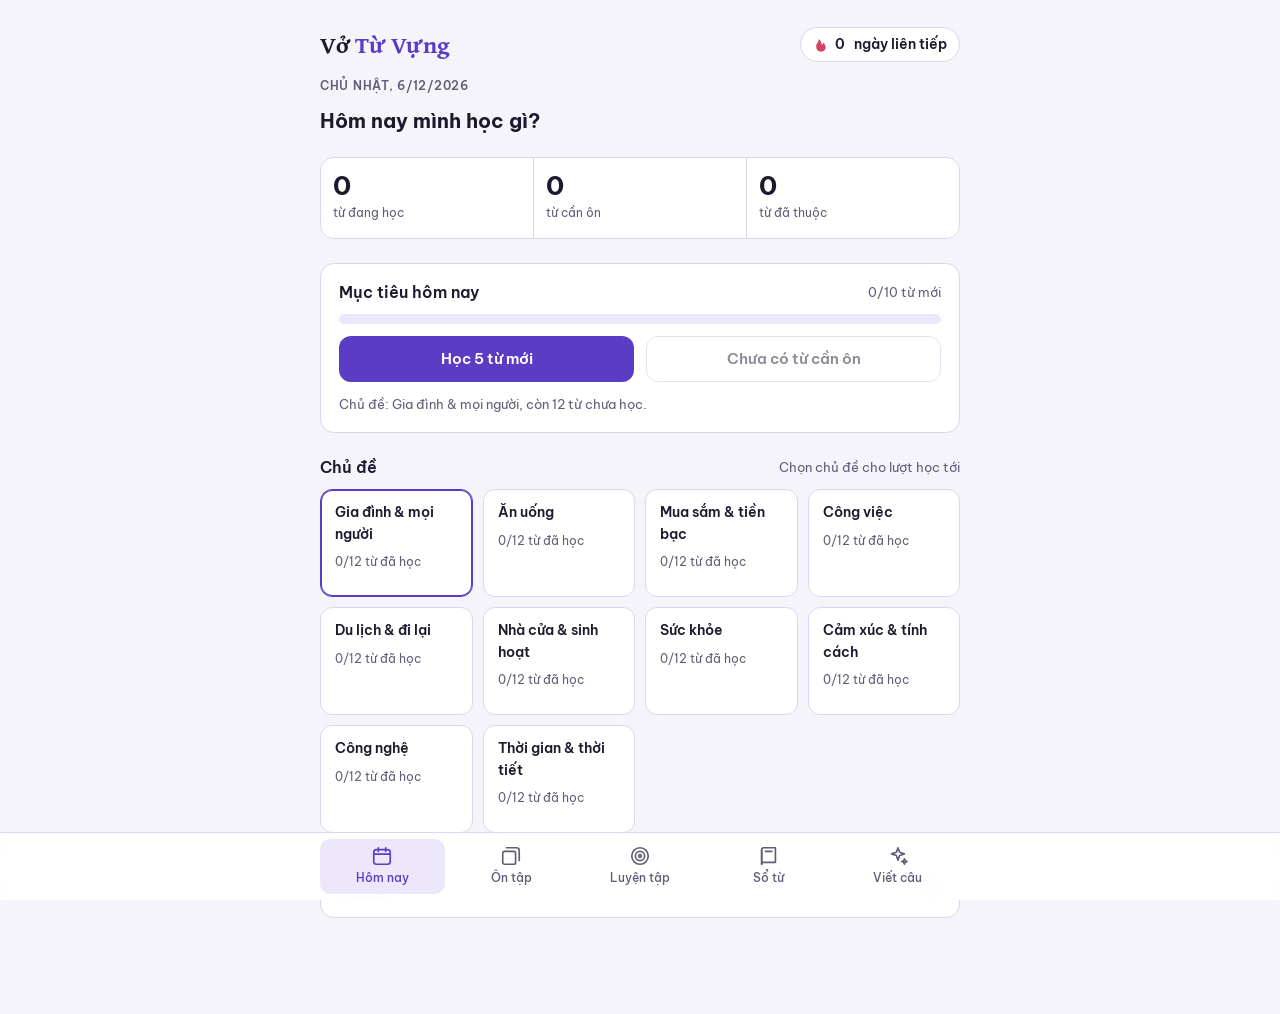
==== index.html @ b6361f93 "Add Vở Từ Vựng, an English vocabulary trainer for Vietnamese learners Single-page web app built from" ====
<!doctype html>
<html lang="vi">
<head>
<meta charset="utf-8">
<meta name="viewport" content="width=device-width, initial-scale=1, viewport-fit=cover">
<title>Vở Từ Vựng</title>
<link rel="preconnect" href="https://fonts.googleapis.com">
<link rel="preconnect" href="https://fonts.gstatic.com" crossorigin>
<link rel="stylesheet" href="https://fonts.googleapis.com/css2?family=Be+Vietnam+Pro:wght@400;500;600;700&family=Gentium+Book+Plus:ital,wght@0,400;0,700;1,400&display=swap">
<style>
:root {
  --paper: #f5f4fa;
  --card: #ffffff;
  --ink: #1e1a2e;
  --muted: #625c78;
  --rule: #dcd7ee;
  --rule-strong: #c9c2e3;
  --accent: #5b3cc4;
  --accent-ink: #ffffff;
  --accent-soft: #ece7fb;
  --margin: #d2455e;
  --margin-soft: #fbe8ec;
  --good: #1e8757;
  --good-soft: #e3f4ec;
  --warn: #a8690f;
  --warn-soft: #fbf0dc;
  --shadow: 0 1px 2px rgba(30, 26, 46, .06), 0 8px 24px rgba(30, 26, 46, .06);
  --serif: "Gentium Book Plus", "Charis SIL", "Noto Serif", Georgia, serif;
  --sans: "Be Vietnam Pro", system-ui, -apple-system, "Segoe UI", Roboto, sans-serif;
  --radius: 14px;
  --nav-h: 64px;
}
@media (prefers-color-scheme: dark) {
  :root:not([data-theme="light"]) {
    color-scheme: dark;
    --paper: #13111b; --card: #1c1927; --ink: #ece8f8; --muted: #a39dbb;
    --rule: #2d2940; --rule-strong: #3a3552; --accent: #a38bff; --accent-ink: #15111f;
    --accent-soft: #2a2342; --margin: #ff7088; --margin-soft: #3a1c26; --good: #43c98a;
    --good-soft: #15302a; --warn: #e9b04d; --warn-soft: #33281a;
    --shadow: 0 1px 2px rgba(0, 0, 0, .3), 0 8px 24px rgba(0, 0, 0, .25);
  }
}
:root[data-theme="dark"] {
  color-scheme: dark;
  --paper: #13111b; --card: #1c1927; --ink: #ece8f8; --muted: #a39dbb;
  --rule: #2d2940; --rule-strong: #3a3552; --accent: #a38bff; --accent-ink: #15111f;
  --accent-soft: #2a2342; --margin: #ff7088; --margin-soft: #3a1c26; --good: #43c98a;
  --good-soft: #15302a; --warn: #e9b04d; --warn-soft: #33281a;
  --shadow: 0 1px 2px rgba(0, 0, 0, .3), 0 8px 24px rgba(0, 0, 0, .25);
}

* { box-sizing: border-box; }
[hidden] { display: none !important; }
body {
  background: var(--paper);
  color: var(--ink);
  font-family: var(--sans);
  font-size: 15px;
  line-height: 1.55;
  padding-inline: 16px;
  padding-block: 0 calc(var(--nav-h) + 24px + env(safe-area-inset-bottom, 0px));
  -webkit-font-smoothing: antialiased;
}
.app { max-width: 640px; margin: 0 auto; }
h1, h2, h3 { text-wrap: balance; margin: 0; line-height: 1.25; }
h2 { font-size: 20px; font-weight: 700; }
h3 { font-size: 16px; font-weight: 600; }
p { margin: 0; }
.en { font-family: var(--serif); }
.muted { color: var(--muted); }
.small { font-size: 13px; }
.eyebrow { font-size: 12px; font-weight: 600; letter-spacing: .06em; text-transform: uppercase; color: var(--muted); }
.stack { display: flex; flex-direction: column; gap: 12px; }
.stack-lg { display: flex; flex-direction: column; gap: 24px; }
.row { display: flex; align-items: center; gap: 8px; flex-wrap: wrap; }
.spread { display: flex; align-items: center; justify-content: space-between; gap: 12px; flex-wrap: wrap; }
button, input, select, textarea { font: inherit; color: inherit; }
:focus-visible { outline: 2px solid var(--accent); outline-offset: 2px; }

/* Header */
.top {
  display: flex; align-items: center; justify-content: space-between; gap: 12px;
  padding-block: 18px 14px;
}
.brand { font-family: var(--serif); font-weight: 700; font-size: 24px; letter-spacing: -.01em; }
.brand span { color: var(--accent); }
.streak {
  display: inline-flex; align-items: center; gap: 6px; padding: 6px 12px; border-radius: 999px;
  background: var(--card); border: 1px solid var(--rule); font-weight: 600; font-size: 14px;
  font-variant-numeric: tabular-nums; white-space: nowrap;
}
.streak svg { color: var(--margin); }

/* Bottom navigation */
.nav {
  position: fixed; left: 0; right: 0; bottom: 0; z-index: 20;
  background: color-mix(in srgb, var(--card) 92%, transparent);
  backdrop-filter: blur(10px); -webkit-backdrop-filter: blur(10px);
  border-top: 1px solid var(--rule);
  padding: 6px 8px calc(6px + env(safe-area-inset-bottom, 0px));
}
.nav-inner { max-width: 640px; margin: 0 auto; display: grid; grid-template-columns: repeat(5, 1fr); gap: 4px; }
.tab {
  display: flex; flex-direction: column; align-items: center; gap: 2px; padding: 6px 2px;
  background: none; border: 0; border-radius: 10px; color: var(--muted); font-size: 12px; font-weight: 500;
  cursor: pointer; position: relative;
}
.tab svg { width: 22px; height: 22px; }
.tab[aria-current="page"] { color: var(--accent); background: var(--accent-soft); }
.tab .badge {
  position: absolute; top: 2px; right: calc(50% - 22px); min-width: 18px; height: 18px; padding: 0 5px;
  border-radius: 9px; background: var(--margin); color: #fff; font-size: 11px; line-height: 18px;
  font-weight: 700; font-variant-numeric: tabular-nums;
}

/* Surfaces */
.panel { background: var(--card); border: 1px solid var(--rule); border-radius: var(--radius); padding: 18px; }
.stats { display: grid; grid-template-columns: repeat(3, 1fr); gap: 1px; background: var(--rule); border: 1px solid var(--rule); border-radius: var(--radius); overflow: hidden; }
.stat { background: var(--card); padding: 14px 12px; }
.stat b { display: block; font-size: 26px; line-height: 1.1; font-variant-numeric: tabular-nums; }
.stat span { font-size: 12px; color: var(--muted); }
.goal-bar { height: 10px; border-radius: 5px; background: var(--accent-soft); overflow: hidden; }
.goal-bar i { display: block; height: 100%; background: var(--accent); border-radius: 5px; transition: width .4s ease; }

/* Buttons */
.btn {
  display: inline-flex; align-items: center; justify-content: center; gap: 8px; min-height: 46px;
  padding: 10px 18px; border-radius: 12px; border: 1px solid transparent; font-weight: 600; cursor: pointer;
  background: var(--accent); color: var(--accent-ink); transition: transform .08s ease, filter .15s ease;
}
.btn:hover { filter: brightness(1.06); }
.btn:active { transform: translateY(1px); }
.btn[disabled] { opacity: .5; cursor: default; filter: none; }
.btn.ghost { background: var(--card); color: var(--ink); border-color: var(--rule-strong); }
.btn.block { width: 100%; }
.btn.sm { min-height: 36px; padding: 6px 12px; font-size: 14px; border-radius: 10px; }
.icon-btn {
  display: inline-grid; place-items: center; width: 40px; height: 40px; border-radius: 50%;
  border: 1px solid var(--rule-strong); background: var(--card); color: var(--accent); cursor: pointer; flex: none;
}
.icon-btn svg { width: 20px; height: 20px; }
.chips { display: flex; gap: 8px; flex-wrap: wrap; }
.chip {
  padding: 7px 12px; border-radius: 999px; border: 1px solid var(--rule-strong); background: var(--card);
  font-size: 14px; cursor: pointer; color: var(--ink);
}
.chip[aria-pressed="true"] { background: var(--ink); color: var(--paper); border-color: var(--ink); }

/* Topics */
.topics { display: grid; grid-template-columns: repeat(auto-fill, minmax(150px, 1fr)); gap: 10px; }
.topic {
  text-align: left; padding: 12px 14px; border-radius: 12px; border: 1px solid var(--rule);
  background: var(--card); cursor: pointer; display: flex; flex-direction: column; gap: 8px;
}
.topic:hover { border-color: var(--rule-strong); }
.topic[aria-pressed="true"] { border-color: var(--accent); box-shadow: inset 0 0 0 1px var(--accent); }
.topic strong { font-size: 14px; font-weight: 600; }
.topic small { color: var(--muted); font-size: 12px; font-variant-numeric: tabular-nums; }
.mini-bar { height: 4px; border-radius: 2px; background: var(--rule); overflow: hidden; }
.mini-bar i { display: block; height: 100%; background: var(--good); }

/* The notebook card: vở ô ly */
.sheet {
  position: relative; background-color: var(--card); border: 1px solid var(--rule); border-radius: 16px;
  box-shadow: var(--shadow); padding: 26px 20px 22px 44px; overflow: hidden;
  background-image:
    linear-gradient(to right, transparent 30px, var(--margin) 30px, var(--margin) 31.5px, transparent 31.5px),
    repeating-linear-gradient(to bottom, transparent 0 23px, var(--rule-strong) 23px 24px),
    repeating-linear-gradient(to bottom, transparent 0 5px, color-mix(in srgb, var(--rule) 55%, transparent) 5px 6px),
    repeating-linear-gradient(to right, transparent 0 23px, color-mix(in srgb, var(--rule) 70%, transparent) 23px 24px);
}
.sheet-meta { display: flex; justify-content: space-between; gap: 8px; font-size: 12px; color: var(--muted); }
.headword { font-family: var(--serif); font-size: clamp(34px, 9vw, 46px); font-weight: 700; line-height: 1.1; letter-spacing: -.01em; overflow-wrap: anywhere; }
.pron { display: flex; align-items: center; gap: 10px; flex-wrap: wrap; }
.ipa { font-family: var(--serif); font-size: 19px; color: var(--muted); }
.pos { font-size: 12px; font-weight: 600; padding: 2px 8px; border-radius: 6px; background: var(--accent-soft); color: var(--accent); }
.meaning { font-size: 22px; font-weight: 600; }
.example { border-left: 3px solid var(--accent); padding-left: 12px; display: flex; flex-direction: column; gap: 2px; }
.example .en { font-size: 18px; font-style: italic; }
.example .vi { color: var(--muted); font-size: 14px; }
.hidden-side { width: 100%; cursor: pointer; min-height: 132px; display: grid; place-items: center; border: 1.5px dashed var(--rule-strong); border-radius: 12px; color: var(--muted); font-size: 14px; background: color-mix(in srgb, var(--card) 80%, transparent); }
.progress-dots { display: flex; gap: 4px; }
.progress-dots i { flex: 1; height: 4px; border-radius: 2px; background: var(--rule); }
.progress-dots i.done { background: var(--accent); }

/* Ratings */
.rate { display: grid; grid-template-columns: repeat(4, 1fr); gap: 8px; }
.rate button {
  display: flex; flex-direction: column; align-items: center; gap: 2px; padding: 10px 4px; border-radius: 12px;
  border: 1px solid var(--rule-strong); background: var(--card); cursor: pointer; font-weight: 600; font-size: 14px;
}
.rate button small { font-weight: 400; font-size: 11px; color: var(--muted); font-variant-numeric: tabular-nums; }
.rate .again { color: var(--margin); background: var(--margin-soft); border-color: transparent; }
.rate .hard { color: var(--warn); background: var(--warn-soft); border-color: transparent; }
.rate .good { color: var(--accent); background: var(--accent-soft); border-color: transparent; }
.rate .easy { color: var(--good); background: var(--good-soft); border-color: transparent; }

/* Quiz */
.options { display: grid; gap: 10px; }
.option {
  text-align: left; padding: 14px 16px; border-radius: 12px; border: 1px solid var(--rule-strong);
  background: var(--card); cursor: pointer; font-size: 16px; font-weight: 500; transition: background .15s ease;
}
.option:hover:not([disabled]) { border-color: var(--accent); }
.option.correct { background: var(--good-soft); border-color: var(--good); color: var(--good); }
.option.wrong { background: var(--margin-soft); border-color: var(--margin); color: var(--margin); }
.option[disabled] { cursor: default; }
.feedback { font-weight: 600; min-height: 1.5em; }
.feedback.ok { color: var(--good); }
.feedback.no { color: var(--margin); }
.score { font-size: 48px; font-weight: 700; font-variant-numeric: tabular-nums; line-height: 1; }

/* Forms */
.field { display: flex; flex-direction: column; gap: 6px; }
.field label { font-size: 13px; font-weight: 600; }
.input, .select, .textarea {
  width: 100%; padding: 11px 13px; border-radius: 10px; border: 1px solid var(--rule-strong);
  background: var(--card); font-size: 16px;
}
.textarea { min-height: 96px; resize: vertical; }
.input.en, .textarea.en { font-family: var(--serif); font-size: 18px; }
.grid-2 { display: grid; grid-template-columns: 1fr 1fr; gap: 12px; }

/* Word list */
.wordlist { display: flex; flex-direction: column; }
.wl-group { padding-block: 14px 6px; }
.wl-row { display: flex; align-items: center; gap: 12px; padding: 10px 0; border-bottom: 1px solid var(--rule); }
.wl-main { flex: 1; min-width: 0; }
.wl-word { font-family: var(--serif); font-size: 18px; font-weight: 700; }
.wl-ipa { font-family: var(--serif); color: var(--muted); font-size: 14px; margin-left: 6px; }
.wl-vi { color: var(--muted); font-size: 14px; }
.pill { font-size: 11px; font-weight: 600; padding: 2px 8px; border-radius: 999px; white-space: nowrap; }
.pill.new { background: var(--rule); color: var(--muted); }
.pill.learning { background: var(--warn-soft); color: var(--warn); }
.pill.known { background: var(--good-soft); color: var(--good); }
.pill.mine { background: var(--accent-soft); color: var(--accent); }

/* AI */
.verdict { display: inline-flex; align-items: center; gap: 6px; font-weight: 700; padding: 4px 12px; border-radius: 999px; }
.verdict.ok { background: var(--good-soft); color: var(--good); }
.verdict.almost { background: var(--warn-soft); color: var(--warn); }
.verdict.no { background: var(--margin-soft); color: var(--margin); }
.fix { font-family: var(--serif); font-size: 19px; }
.fix del { color: var(--margin); text-decoration-thickness: 1.5px; }
.bullets { margin: 0; padding-left: 20px; display: flex; flex-direction: column; gap: 4px; }
.notice { padding: 12px 14px; border-radius: 12px; background: var(--accent-soft); color: var(--ink); font-size: 14px; }
.thinking { display: inline-flex; gap: 4px; }
.thinking i { width: 6px; height: 6px; border-radius: 50%; background: var(--accent); animation: blink 1s infinite ease-in-out; }
.thinking i:nth-child(2) { animation-delay: .15s; }
.thinking i:nth-child(3) { animation-delay: .3s; }
@keyframes blink { 0%, 100% { opacity: .25; } 50% { opacity: 1; } }

details.settings summary { cursor: pointer; font-weight: 600; list-style: none; display: flex; justify-content: space-between; align-items: center; }
details.settings summary::-webkit-details-marker { display: none; }
details.settings[open] summary { margin-bottom: 14px; }
.toast {
  position: fixed; left: 50%; bottom: calc(var(--nav-h) + 20px + env(safe-area-inset-bottom, 0px));
  transform: translateX(-50%); background: var(--ink); color: var(--paper); padding: 10px 16px;
  border-radius: 10px; font-size: 14px; z-index: 30; max-width: calc(100% - 32px); box-shadow: var(--shadow);
}
.pop { animation: pop .25s ease; }
@keyframes pop { from { transform: translateY(6px); opacity: .6; } to { transform: none; opacity: 1; } }
@media (prefers-reduced-motion: reduce) {
  *, *::before, *::after { animation: none !important; transition: none !important; }
}
@media (max-width: 420px) {
  .grid-2 { grid-template-columns: 1fr; }
  .rate { grid-template-columns: repeat(2, 1fr); }
  .sheet { padding-left: 40px; padding-right: 16px; }
}
@media (hover: none), (max-width: 480px) {
  .kbd-hint { display: none; }
}
</style>
</head>
<body>
<div class="app">
  <header class="top">
    <div class="brand">Vở <span>Từ Vựng</span></div>
    <div class="streak" title="Số ngày học liên tiếp">
      <svg width="16" height="16" viewBox="0 0 24 24" fill="currentColor" aria-hidden="true"><path d="M12 22c4 0 7-2.7 7-6.6 0-3.3-2.2-5.4-3.6-7.2-.3 2-1.4 3.2-2.6 3.6.4-3.4-1.2-6.6-4.3-8.8.1 3.5-1.6 5.6-3 7.5C4.3 12.2 5 13.8 5 15.4 5 19.3 8 22 12 22z"/></svg>
      <span id="streak-n">0</span>&nbsp;ngày liên tiếp
    </div>
  </header>

  <main>
    <!-- Hôm nay -->
    <section id="view-today" class="stack-lg">
      <div class="stack">
        <p class="eyebrow" id="today-date"></p>
        <h2 id="today-title">Hôm nay mình học gì?</h2>
      </div>
      <div class="stats">
        <div class="stat"><b id="st-learned">0</b><span>từ đang học</span></div>
        <div class="stat"><b id="st-due">0</b><span>từ cần ôn</span></div>
        <div class="stat"><b id="st-known">0</b><span>từ đã thuộc</span></div>
      </div>
      <div class="panel stack">
        <div class="spread"><h3>Mục tiêu hôm nay</h3><span class="muted small" id="goal-text"></span></div>
        <div class="goal-bar" aria-hidden="true"><i id="goal-fill" style="width:0%"></i></div>
        <div class="grid-2">
          <button class="btn" id="btn-learn" type="button">Học 5 từ mới</button>
          <button class="btn ghost" id="btn-review" type="button">Ôn tập</button>
        </div>
        <p class="small muted" id="learn-hint"></p>
      </div>
      <div class="stack">
        <div class="spread"><h3>Chủ đề</h3><span class="small muted">Chọn chủ đề cho lượt học tới</span></div>
        <div class="topics" id="topics"></div>
      </div>
      <details class="panel settings" id="settings">
        <summary>Cài đặt <span class="muted small">Mở</span></summary>
        <div class="stack">
          <div class="grid-2">
            <div class="field">
              <label for="set-goal">Số từ mới mỗi ngày</label>
              <select class="select" id="set-goal">
                <option value="5">5 từ</option><option value="10">10 từ</option>
                <option value="15">15 từ</option><option value="20">20 từ</option>
              </select>
            </div>
            <div class="field">
              <label for="set-rate">Tốc độ đọc</label>
              <select class="select" id="set-rate">
                <option value="0.7">Chậm</option><option value="0.9">Vừa</option><option value="1">Bình thường</option>
              </select>
            </div>
          </div>
          <div class="field">
            <label for="set-voice">Giọng đọc tiếng Anh</label>
            <select class="select" id="set-voice"><option value="">Mặc định của máy</option></select>
          </div>
          <label class="row small"><input type="checkbox" id="set-auto"> Tự đọc to khi hiện từ mới</label>
          <p class="small muted" id="save-status">Tiến độ được lưu trên trình duyệt này.</p>
          <div class="row">
            <button class="btn sm ghost" type="button" id="btn-reset">Xóa toàn bộ tiến độ</button>
            <span class="row" id="reset-confirm" hidden>
              <span class="small">Chắc chắn xóa?</span>
              <button class="btn sm" type="button" id="btn-reset-yes">Xóa</button>
              <button class="btn sm ghost" type="button" id="btn-reset-no">Giữ lại</button>
            </span>
          </div>
        </div>
      </details>
    </section>

    <!-- Học từ mới -->
    <section id="view-learn" class="stack-lg" hidden></section>

    <!-- Ôn tập -->
    <section id="view-review" class="stack-lg" hidden></section>

    <!-- Luyện tập -->
    <section id="view-practice" class="stack-lg" hidden>
      <div class="stack">
        <p class="eyebrow">Luyện tập</p>
        <h2>Kiểm tra nhanh 10 câu</h2>
        <div class="chips" id="modes" role="group" aria-label="Kiểu bài"></div>
      </div>
      <div id="quiz"></div>
    </section>

    <!-- Sổ từ -->
    <section id="view-words" class="stack-lg" hidden>
      <div class="spread">
        <div class="stack" style="gap:4px"><p class="eyebrow">Sổ từ</p><h2 id="wl-title">Tất cả từ vựng</h2></div>
        <button class="btn sm" type="button" id="btn-add">+ Thêm từ của bạn</button>
      </div>
      <form class="panel stack" id="add-form" hidden autocomplete="off">
        <h3>Thêm từ mới vào sổ</h3>
        <div class="field">
          <label for="f-word">Từ tiếng Anh</label>
          <div class="row" style="flex-wrap:nowrap">
            <input class="input en" id="f-word" required maxlength="60" placeholder="ví dụ: grateful">
            <button class="btn sm ghost" type="button" id="f-ai" hidden>Điền bằng AI</button>
          </div>
        </div>
        <div class="grid-2">
          <div class="field"><label for="f-ipa">Phiên âm (không bắt buộc)</label><input class="input en" id="f-ipa" maxlength="80" placeholder="ˈɡreɪtfəl"></div>
          <div class="field"><label for="f-pos">Loại từ</label>
            <select class="select" id="f-pos">
              <option value="n">danh từ</option><option value="v">động từ</option><option value="adj">tính từ</option>
              <option value="adv">trạng từ</option><option value="phr">cụm từ</option>
            </select>
          </div>
        </div>
        <div class="field"><label for="f-vi">Nghĩa tiếng Việt</label><input class="input" id="f-vi" required maxlength="120" placeholder="biết ơn"></div>
        <div class="field"><label for="f-ex">Câu ví dụ (không bắt buộc)</label><input class="input en" id="f-ex" maxlength="200" placeholder="I'm grateful for your help."></div>
        <div class="field"><label for="f-exvi">Dịch câu ví dụ</label><input class="input" id="f-exvi" maxlength="200" placeholder="Tôi rất biết ơn sự giúp đỡ của bạn."></div>
        <p class="small muted" id="f-status" role="status"></p>
        <div class="row">
          <button class="btn" type="submit">Lưu vào sổ</button>
          <button class="btn ghost" type="button" id="f-cancel">Đóng</button>
        </div>
      </form>
      <input class="input" id="search" type="search" placeholder="Tìm theo từ tiếng Anh hoặc nghĩa tiếng Việt" aria-label="Tìm từ">
      <div class="chips" id="wl-filter" role="group" aria-label="Lọc theo trạng thái"></div>
      <div class="wordlist" id="wordlist"></div>
    </section>

    <!-- AI -->
    <section id="view-ai" class="stack-lg" hidden>
      <div class="stack">
        <p class="eyebrow">Luyện viết cùng AI</p>
        <h2>Tự đặt câu, AI sửa và giải thích</h2>
        <p class="muted">Viết một câu tiếng Anh có dùng từ bên dưới. AI chỉ ra lỗi sai, đưa câu đúng và giải thích bằng tiếng Việt.</p>
      </div>
      <p class="notice" id="ai-off" hidden>Phần AI chỉ chạy khi bạn mở trang này trên claude.ai và đã đăng nhập. Các phần còn lại vẫn dùng bình thường.</p>
      <form class="panel stack" id="ai-form" autocomplete="off">
        <div class="spread">
          <div>Từ cần dùng: <b class="en" style="font-size:20px" id="ai-word">…</b> <span class="muted" id="ai-word-vi"></span></div>
          <button type="button" class="btn sm ghost" id="ai-next">Đổi từ khác</button>
        </div>
        <label class="small muted" for="ai-input">Câu của bạn</label>
        <textarea class="textarea en" id="ai-input" maxlength="400" placeholder="Ví dụ: I get along well with my colleagues."></textarea>
        <div class="row">
          <button class="btn" type="submit" id="ai-check">Chấm câu</button>
          <button type="button" class="btn ghost" id="ai-stop" hidden>Dừng</button>
        </div>
      </form>
      <div id="ai-result" aria-live="polite"></div>
    </section>
  </main>
</div>

<nav class="nav" aria-label="Chuyển mục">
  <div class="nav-inner">
    <button class="tab" type="button" data-view="today" aria-current="page">
      <svg viewBox="0 0 24 24" fill="none" stroke="currentColor" stroke-width="1.8" stroke-linecap="round" stroke-linejoin="round" aria-hidden="true"><rect x="3" y="5" width="18" height="16" rx="3"/><path d="M8 3v4M16 3v4M3 10h18"/></svg>
      Hôm nay
    </button>
    <button class="tab" type="button" data-view="review">
      <svg viewBox="0 0 24 24" fill="none" stroke="currentColor" stroke-width="1.8" stroke-linecap="round" stroke-linejoin="round" aria-hidden="true"><rect x="3" y="7" width="14" height="14" rx="2"/><path d="M7 3h11a3 3 0 0 1 3 3v11"/></svg>
      Ôn tập<span class="badge" id="due-badge" hidden>0</span>
    </button>
    <button class="tab" type="button" data-view="practice">
      <svg viewBox="0 0 24 24" fill="none" stroke="currentColor" stroke-width="1.8" stroke-linecap="round" stroke-linejoin="round" aria-hidden="true"><circle cx="12" cy="12" r="9"/><circle cx="12" cy="12" r="5"/><circle cx="12" cy="12" r="1.5"/></svg>
      Luyện tập
    </button>
    <button class="tab" type="button" data-view="words">
      <svg viewBox="0 0 24 24" fill="none" stroke="currentColor" stroke-width="1.8" stroke-linecap="round" stroke-linejoin="round" aria-hidden="true"><path d="M4 5a2 2 0 0 1 2-2h13v16H6a2 2 0 0 0-2 2z"/><path d="M4 21V5M8 7h7"/></svg>
      Sổ từ
    </button>
    <button class="tab" type="button" data-view="ai">
      <svg viewBox="0 0 24 24" fill="none" stroke="currentColor" stroke-width="1.8" stroke-linecap="round" stroke-linejoin="round" aria-hidden="true"><path d="M12 3l1.8 4.9L19 9.7l-5.2 1.8L12 16.5l-1.8-5L5 9.7l5.2-1.8z"/><path d="M19 15l.8 2.2L22 18l-2.2.8L19 21l-.8-2.2L16 18l2.2-.8z"/></svg>
      Viết câu
    </button>
  </div>
</nav>
<div class="toast" id="toast" role="status" hidden></div>

<script>
"use strict";
// Bộ từ vựng khởi đầu: 10 chủ đề x 12 từ, phiên âm Anh-Mỹ.
// Mỗi từ: [từ, loại từ, phiên âm, nghĩa, câu ví dụ, dịch câu ví dụ]
const POS_VI = { n: "danh từ", v: "động từ", adj: "tính từ", adv: "trạng từ", phr: "cụm từ" };

const TOPICS = [
  { id: "people", name: "Gia đình & mọi người", words: [
    ["family", "n", "ˈfæməli", "gia đình", "My family lives in Da Nang.", "Gia đình tôi sống ở Đà Nẵng."],
    ["parents", "n", "ˈperənts", "bố mẹ", "My parents are both teachers.", "Bố mẹ tôi đều là giáo viên."],
    ["husband", "n", "ˈhʌzbənd", "chồng", "Her husband works at a bank.", "Chồng cô ấy làm ở ngân hàng."],
    ["wife", "n", "waɪf", "vợ", "His wife is a nurse.", "Vợ anh ấy là y tá."],
    ["daughter", "n", "ˈdɑːtɚ", "con gái", "They have a daughter and a son.", "Họ có một con gái và một con trai."],
    ["grandmother", "n", "ˈɡrænmʌðɚ", "bà", "My grandmother makes the best spring rolls.", "Bà tôi làm nem ngon nhất."],
    ["cousin", "n", "ˈkʌzən", "anh chị em họ", "My cousin is studying in Australia.", "Em họ tôi đang du học ở Úc."],
    ["relative", "n", "ˈrelətɪv", "họ hàng", "We visit our relatives during Tet.", "Chúng tôi đi thăm họ hàng dịp Tết."],
    ["neighbor", "n", "ˈneɪbɚ", "hàng xóm", "Our neighbors are very friendly.", "Hàng xóm nhà tôi rất thân thiện."],
    ["raise", "v", "reɪz", "nuôi nấng", "She raised three children on her own.", "Bà ấy một mình nuôi ba người con."],
    ["get along", "phr", "ɡet əˈlɑːŋ", "hòa thuận", "I get along well with my sister.", "Tôi rất hòa thuận với chị gái."],
    ["look after", "phr", "lʊk ˈæftɚ", "chăm sóc, trông nom", "Can you look after my cat this weekend?", "Cuối tuần này bạn trông con mèo giúp mình được không?"],
  ]},
  { id: "food", name: "Ăn uống", words: [
    ["breakfast", "n", "ˈbrekfəst", "bữa sáng", "I usually have bread for breakfast.", "Tôi thường ăn bánh mì vào bữa sáng."],
    ["hungry", "adj", "ˈhʌŋɡri", "đói", "I'm hungry. Let's eat.", "Mình đói rồi. Đi ăn thôi."],
    ["delicious", "adj", "dɪˈlɪʃəs", "ngon", "This soup is delicious!", "Món súp này ngon quá!"],
    ["spicy", "adj", "ˈspaɪsi", "cay", "Is this dish spicy?", "Món này có cay không?"],
    ["order", "v", "ˈɔːrdɚ", "gọi món, đặt hàng", "Are you ready to order?", "Anh chị gọi món chưa ạ?"],
    ["menu", "n", "ˈmenjuː", "thực đơn", "Could I see the menu, please?", "Cho tôi xem thực đơn được không?"],
    ["bill", "n", "bɪl", "hóa đơn", "Can we have the bill, please?", "Cho chúng tôi xin hóa đơn."],
    ["vegetable", "n", "ˈvedʒtəbəl", "rau củ", "Eat more vegetables every day.", "Hãy ăn nhiều rau hơn mỗi ngày."],
    ["recipe", "n", "ˈresəpi", "công thức nấu ăn", "Can you share the recipe?", "Bạn chia sẻ công thức được không?"],
    ["boil", "v", "bɔɪl", "luộc, đun sôi", "Boil the eggs for eight minutes.", "Luộc trứng trong tám phút."],
    ["fried", "adj", "fraɪd", "chiên, rán", "I'd like fried rice with egg.", "Tôi muốn cơm chiên trứng."],
    ["takeout", "n", "ˈteɪkaʊt", "đồ ăn mua mang về", "Let's get takeout tonight.", "Tối nay mình mua đồ ăn về nhé."],
  ]},
  { id: "shopping", name: "Mua sắm & tiền bạc", words: [
    ["price", "n", "praɪs", "giá", "The price is too high.", "Giá cao quá."],
    ["cheap", "adj", "tʃiːp", "rẻ", "This shirt is really cheap.", "Cái áo này rẻ thật."],
    ["expensive", "adj", "ɪkˈspensɪv", "đắt", "Rent in the city is expensive.", "Tiền thuê nhà ở thành phố đắt."],
    ["discount", "n", "ˈdɪskaʊnt", "sự giảm giá", "Is there a discount for students?", "Có giảm giá cho sinh viên không?"],
    ["afford", "v", "əˈfɔːrd", "có đủ tiền (mua, trả)", "I can't afford a new phone right now.", "Giờ tôi chưa đủ tiền mua điện thoại mới."],
    ["cash", "n", "kæʃ", "tiền mặt", "Do you pay in cash or by card?", "Anh trả tiền mặt hay quẹt thẻ?"],
    ["change", "n", "tʃeɪndʒ", "tiền thối lại, tiền lẻ", "Here is your change.", "Tiền thối của anh đây."],
    ["receipt", "n", "rɪˈsiːt", "biên lai", "Keep the receipt in case you need to return it.", "Giữ biên lai phòng khi cần đổi trả."],
    ["size", "n", "saɪz", "cỡ, kích thước", "Do you have this in a smaller size?", "Cái này có cỡ nhỏ hơn không?"],
    ["try on", "phr", "traɪ ˈɑːn", "mặc thử, đi thử", "Can I try on these shoes?", "Tôi đi thử đôi giày này được không?"],
    ["save", "v", "seɪv", "tiết kiệm", "I save money every month.", "Tháng nào tôi cũng tiết kiệm tiền."],
    ["spend", "v", "spend", "tiêu (tiền), dành (thời gian)", "How much do you spend on food?", "Bạn tiêu bao nhiêu tiền cho ăn uống?"],
  ]},
  { id: "work", name: "Công việc", words: [
    ["job", "n", "dʒɑːb", "công việc", "She got a new job last month.", "Cô ấy có việc mới hồi tháng trước."],
    ["colleague", "n", "ˈkɑːliːɡ", "đồng nghiệp", "My colleagues are very helpful.", "Đồng nghiệp của tôi rất hay giúp đỡ."],
    ["boss", "n", "bɑːs", "sếp", "My boss is on a business trip.", "Sếp tôi đang đi công tác."],
    ["meeting", "n", "ˈmiːtɪŋ", "cuộc họp", "The meeting starts at nine.", "Cuộc họp bắt đầu lúc chín giờ."],
    ["deadline", "n", "ˈdedlaɪn", "hạn chót", "The deadline is next Friday.", "Hạn chót là thứ Sáu tuần sau."],
    ["salary", "n", "ˈsælɚi", "lương", "He asked for a higher salary.", "Anh ấy đề nghị tăng lương."],
    ["interview", "n", "ˈɪntɚvjuː", "buổi phỏng vấn", "I have a job interview tomorrow.", "Ngày mai tôi có buổi phỏng vấn xin việc."],
    ["experience", "n", "ɪkˈspɪriəns", "kinh nghiệm", "Do you have any experience in sales?", "Bạn có kinh nghiệm bán hàng không?"],
    ["skill", "n", "skɪl", "kỹ năng", "Communication is an important skill.", "Giao tiếp là một kỹ năng quan trọng."],
    ["apply", "v", "əˈplaɪ", "nộp đơn, ứng tuyển", "I applied for three jobs this week.", "Tuần này tôi đã ứng tuyển ba công việc."],
    ["busy", "adj", "ˈbɪzi", "bận", "I'm busy right now. Can I call you later?", "Giờ mình đang bận. Lát mình gọi lại nhé?"],
    ["overtime", "n", "ˈoʊvɚtaɪm", "làm thêm giờ", "We worked overtime to finish the project.", "Chúng tôi làm thêm giờ để xong dự án."],
  ]},
  { id: "travel", name: "Du lịch & đi lại", words: [
    ["ticket", "n", "ˈtɪkɪt", "vé", "I booked a train ticket to Hue.", "Tôi đã đặt vé tàu đi Huế."],
    ["book", "v", "bʊk", "đặt (chỗ, phòng, vé)", "I'd like to book a room for two nights.", "Tôi muốn đặt một phòng hai đêm."],
    ["luggage", "n", "ˈlʌɡɪdʒ", "hành lý", "How much luggage can I bring?", "Tôi được mang bao nhiêu hành lý?"],
    ["passport", "n", "ˈpæspɔːrt", "hộ chiếu", "Don't forget your passport.", "Đừng quên hộ chiếu nhé."],
    ["flight", "n", "flaɪt", "chuyến bay", "Our flight was delayed for two hours.", "Chuyến bay của chúng tôi bị hoãn hai tiếng."],
    ["destination", "n", "ˌdestəˈneɪʃən", "điểm đến", "Da Lat is a popular destination.", "Đà Lạt là một điểm đến được yêu thích."],
    ["map", "n", "mæp", "bản đồ", "Can you show me on the map?", "Bạn chỉ cho mình trên bản đồ được không?"],
    ["traffic jam", "n", "ˈtræfɪk dʒæm", "tắc đường", "I was late because of a traffic jam.", "Tôi đến muộn vì tắc đường."],
    ["turn left", "phr", "tɝːn ˈleft", "rẽ trái", "Turn left at the next corner.", "Rẽ trái ở góc đường tiếp theo."],
    ["far", "adj", "fɑːr", "xa", "Is the airport far from here?", "Sân bay có xa đây không?"],
    ["sightseeing", "n", "ˈsaɪtsiːɪŋ", "việc tham quan", "We went sightseeing in Hoi An.", "Chúng tôi đi tham quan ở Hội An."],
    ["souvenir", "n", "ˌsuːvəˈnɪr", "quà lưu niệm", "I bought some souvenirs for my friends.", "Tôi mua vài món quà lưu niệm cho bạn bè."],
  ]},
  { id: "home", name: "Nhà cửa & sinh hoạt", words: [
    ["wake up", "phr", "weɪk ˈʌp", "thức dậy", "I wake up at six every morning.", "Sáng nào tôi cũng dậy lúc sáu giờ."],
    ["brush", "v", "brʌʃ", "chải, đánh (răng)", "Brush your teeth before bed.", "Đánh răng trước khi đi ngủ nhé."],
    ["laundry", "n", "ˈlɑːndri", "việc giặt giũ, đồ cần giặt", "I do the laundry on Sundays.", "Tôi giặt đồ vào Chủ nhật."],
    ["clean", "v", "kliːn", "dọn dẹp, lau chùi", "Let's clean the kitchen together.", "Mình cùng dọn bếp nhé."],
    ["rent", "n", "rent", "tiền thuê nhà", "The rent is due at the start of the month.", "Tiền thuê nhà phải trả vào đầu tháng."],
    ["apartment", "n", "əˈpɑːrtmənt", "căn hộ", "We live in a small apartment.", "Chúng tôi sống trong một căn hộ nhỏ."],
    ["furniture", "n", "ˈfɝːnɪtʃɚ", "đồ nội thất", "We need some new furniture.", "Chúng tôi cần mua thêm đồ nội thất."],
    ["messy", "adj", "ˈmesi", "bừa bộn", "My room is so messy.", "Phòng tôi bừa bộn quá."],
    ["neighborhood", "n", "ˈneɪbɚhʊd", "khu phố, khu vực", "It's a quiet neighborhood.", "Đây là một khu phố yên tĩnh."],
    ["turn off", "phr", "tɝːn ˈɑːf", "tắt (đèn, máy)", "Turn off the lights when you leave.", "Nhớ tắt đèn khi ra ngoài."],
    ["take a nap", "phr", "teɪk ə ˈnæp", "ngủ trưa, chợp mắt", "I usually take a nap after lunch.", "Tôi thường ngủ trưa sau bữa trưa."],
    ["chores", "n", "tʃɔːrz", "việc nhà", "Everyone in my family shares the chores.", "Cả nhà tôi cùng chia nhau làm việc nhà."],
  ]},
  { id: "health", name: "Sức khỏe", words: [
    ["headache", "n", "ˈhedeɪk", "chứng đau đầu", "I have a terrible headache.", "Tôi đau đầu kinh khủng."],
    ["fever", "n", "ˈfiːvɚ", "cơn sốt", "The baby has a high fever.", "Em bé bị sốt cao."],
    ["cough", "n", "kɑːf", "cơn ho", "You should see a doctor about that cough.", "Bạn nên đi khám vì cơn ho đó."],
    ["medicine", "n", "ˈmedɪsən", "thuốc", "Take this medicine twice a day.", "Uống thuốc này ngày hai lần."],
    ["appointment", "n", "əˈpɔɪntmənt", "lịch hẹn", "I have a dentist appointment at 3 p.m.", "Tôi có lịch hẹn nha sĩ lúc 3 giờ chiều."],
    ["exercise", "v", "ˈeksɚsaɪz", "tập thể dục", "I exercise for 30 minutes a day.", "Mỗi ngày tôi tập thể dục 30 phút."],
    ["healthy", "adj", "ˈhelθi", "khỏe mạnh, lành mạnh", "She eats healthy food.", "Cô ấy ăn đồ ăn lành mạnh."],
    ["tired", "adj", "ˈtaɪɚd", "mệt", "I'm too tired to go out tonight.", "Tối nay tôi mệt quá, không muốn ra ngoài."],
    ["sore throat", "n", "ˌsɔːr ˈθroʊt", "đau họng", "I've had a sore throat since yesterday.", "Tôi bị đau họng từ hôm qua."],
    ["rest", "v", "rest", "nghỉ ngơi", "You need to rest for a few days.", "Bạn cần nghỉ ngơi vài ngày."],
    ["hurt", "v", "hɝːt", "đau, làm đau", "My back hurts.", "Lưng tôi đau."],
    ["recover", "v", "rɪˈkʌvɚ", "hồi phục", "He recovered quickly after the surgery.", "Anh ấy hồi phục nhanh sau ca phẫu thuật."],
  ]},
  { id: "feelings", name: "Cảm xúc & tính cách", words: [
    ["excited", "adj", "ɪkˈsaɪtɪd", "háo hức, hào hứng", "I'm so excited about the trip!", "Mình háo hức về chuyến đi quá!"],
    ["nervous", "adj", "ˈnɝːvəs", "hồi hộp", "I always feel nervous before exams.", "Tôi luôn thấy hồi hộp trước kỳ thi."],
    ["worried", "adj", "ˈwɝːid", "lo lắng", "She is worried about her exam results.", "Cô ấy lo về kết quả thi."],
    ["bored", "adj", "bɔːrd", "chán", "I'm bored. Let's do something fun.", "Chán quá. Làm gì đó vui đi."],
    ["proud", "adj", "praʊd", "tự hào", "My parents are proud of me.", "Bố mẹ tự hào về tôi."],
    ["upset", "adj", "ʌpˈset", "buồn bực, khó chịu", "She was upset because she missed the bus.", "Cô ấy buồn bực vì lỡ chuyến xe buýt."],
    ["embarrassed", "adj", "ɪmˈberəst", "xấu hổ, ngượng", "I was embarrassed when I forgot his name.", "Tôi thấy ngượng khi quên tên anh ấy."],
    ["friendly", "adj", "ˈfrendli", "thân thiện", "The staff here are very friendly.", "Nhân viên ở đây rất thân thiện."],
    ["patient", "adj", "ˈpeɪʃənt", "kiên nhẫn", "Be patient. Learning a language takes time.", "Hãy kiên nhẫn. Học ngoại ngữ cần thời gian."],
    ["shy", "adj", "ʃaɪ", "nhút nhát", "He is shy, but he is very kind.", "Anh ấy nhút nhát nhưng rất tốt bụng."],
    ["lazy", "adj", "ˈleɪzi", "lười", "I feel lazy on rainy days.", "Những ngày mưa tôi thấy lười."],
    ["confident", "adj", "ˈkɑːnfədənt", "tự tin", "Practice makes you more confident.", "Luyện tập giúp bạn tự tin hơn."],
  ]},
  { id: "tech", name: "Công nghệ", words: [
    ["download", "v", "ˈdaʊnloʊd", "tải xuống", "Download the app to order food.", "Tải ứng dụng về để đặt đồ ăn."],
    ["password", "n", "ˈpæswɝːd", "mật khẩu", "Never share your password with anyone.", "Đừng bao giờ chia sẻ mật khẩu với ai."],
    ["charge", "v", "tʃɑːrdʒ", "sạc (pin)", "I need to charge my phone.", "Tôi cần sạc điện thoại."],
    ["battery", "n", "ˈbætɚi", "pin", "My battery is almost dead.", "Điện thoại tôi sắp hết pin."],
    ["screen", "n", "skriːn", "màn hình", "The screen is cracked.", "Màn hình bị nứt rồi."],
    ["update", "v", "ʌpˈdeɪt", "cập nhật", "Please update the app to the latest version.", "Hãy cập nhật ứng dụng lên bản mới nhất."],
    ["account", "n", "əˈkaʊnt", "tài khoản", "Create an account to save your progress.", "Tạo tài khoản để lưu tiến độ học."],
    ["search", "v", "sɝːtʃ", "tìm kiếm", "I searched for it online.", "Tôi đã tìm nó trên mạng."],
    ["log in", "phr", "lɑːɡ ˈɪn", "đăng nhập", "Log in with your email address.", "Đăng nhập bằng địa chỉ email của bạn."],
    ["delete", "v", "dɪˈliːt", "xóa", "I accidentally deleted the photo.", "Tôi lỡ tay xóa mất bức ảnh."],
    ["signal", "n", "ˈsɪɡnəl", "sóng, tín hiệu", "There's no signal in the mountains.", "Trên núi không có sóng."],
    ["online", "adv", "ˌɑːnˈlaɪn", "trực tuyến, trên mạng", "I take English classes online.", "Tôi học tiếng Anh trực tuyến."],
  ]},
  { id: "time", name: "Thời gian & thời tiết", words: [
    ["weather", "n", "ˈweðɚ", "thời tiết", "The weather is lovely today.", "Hôm nay thời tiết đẹp quá."],
    ["sunny", "adj", "ˈsʌni", "có nắng", "It's sunny and hot in Saigon.", "Sài Gòn trời nắng và nóng."],
    ["humid", "adj", "ˈhjuːmɪd", "ẩm, oi", "Hanoi is very humid in the summer.", "Hà Nội mùa hè rất oi ẩm."],
    ["umbrella", "n", "ʌmˈbrelə", "cái ô, cái dù", "Take an umbrella. It might rain.", "Mang ô theo nhé. Trời có thể mưa."],
    ["storm", "n", "stɔːrm", "cơn bão", "The storm caused flooding in many areas.", "Cơn bão gây ngập lụt ở nhiều nơi."],
    ["forecast", "n", "ˈfɔːrkæst", "dự báo", "The forecast says it will rain tomorrow.", "Dự báo nói ngày mai trời mưa."],
    ["freezing", "adj", "ˈfriːzɪŋ", "lạnh cóng", "It's freezing outside!", "Ngoài trời lạnh cóng!"],
    ["early", "adv", "ˈɝːli", "sớm", "I got up early to catch the bus.", "Tôi dậy sớm để kịp xe buýt."],
    ["weekend", "n", "ˈwiːkend", "cuối tuần", "What are you doing this weekend?", "Cuối tuần này bạn làm gì?"],
    ["schedule", "n", "ˈskedʒuːl", "lịch trình", "Let me check my schedule.", "Để mình xem lịch đã."],
    ["on time", "phr", "ɑːn ˈtaɪm", "đúng giờ", "The train left on time.", "Tàu chạy đúng giờ."],
    ["season", "n", "ˈsiːzən", "mùa", "My favorite season is autumn.", "Mùa tôi thích nhất là mùa thu."],
  ]},
];

// ---------- Tiện ích ----------
const $ = (sel, root = document) => root.querySelector(sel);
const $$ = (sel, root = document) => Array.from(root.querySelectorAll(sel));

function h(tag, props, ...kids) {
  const e = document.createElement(tag);
  if (props) {
    for (const [k, v] of Object.entries(props)) {
      if (v == null || v === false) continue;
      if (k === "class") e.className = v;
      else if (k === "text") e.textContent = v;
      else if (k === "html") e.innerHTML = v; // chỉ dùng cho icon tĩnh
      else if (k.startsWith("on")) e.addEventListener(k.slice(2), v);
      else e.setAttribute(k, v === true ? "" : v);
    }
  }
  for (const kid of kids.flat()) {
    if (kid == null || kid === false) continue;
    e.append(kid.nodeType ? kid : String(kid));
  }
  return e;
}

function shuffle(arr) {
  const a = arr.slice();
  for (let i = a.length - 1; i > 0; i--) {
    const j = Math.floor(Math.random() * (i + 1));
    [a[i], a[j]] = [a[j], a[i]];
  }
  return a;
}

const plain = (s) => String(s || "").toLowerCase().normalize("NFD").replace(/[̀-ͯ]/g, "").replace(/đ/g, "d");

let toastTimer = null;
function toast(msg) {
  const t = $("#toast");
  t.textContent = msg;
  t.hidden = false;
  t.classList.remove("pop"); void t.offsetWidth; t.classList.add("pop");
  clearTimeout(toastTimer);
  toastTimer = setTimeout(() => { t.hidden = true; }, 2800);
}

// ---------- Ngày tháng (theo giờ máy người học) ----------
function dayKey(d = new Date()) {
  const p = (n) => String(n).padStart(2, "0");
  return d.getFullYear() + "-" + p(d.getMonth() + 1) + "-" + p(d.getDate());
}
function addDays(key, n) {
  const [y, m, d] = key.split("-").map(Number);
  return dayKey(new Date(y, m - 1, d + n));
}
function daysBetween(a, b) {
  const [y1, m1, d1] = a.split("-").map(Number);
  const [y2, m2, d2] = b.split("-").map(Number);
  return Math.round((Date.UTC(y2, m2 - 1, d2) - Date.UTC(y1, m1 - 1, d1)) / 86400000);
}
const WEEKDAYS = ["Chủ nhật", "Thứ Hai", "Thứ Ba", "Thứ Tư", "Thứ Năm", "Thứ Sáu", "Thứ Bảy"];
function prettyDate(d = new Date()) {
  return WEEKDAYS[d.getDay()] + ", " + d.getDate() + "/" + (d.getMonth() + 1) + "/" + d.getFullYear();
}
function inDaysText(n) {
  if (n <= 0) return "hôm nay";
  if (n === 1) return "ngày mai";
  if (n < 30) return n + " ngày nữa";
  return Math.round(n / 30) + " tháng nữa";
}

// ---------- Trạng thái & lưu trữ ----------
const LS_KEY = "vo-tu-vung:v1";
const defaults = () => ({ v: 1, updatedAt: 0, goal: 10, rate: 0.9, voice: "", auto: true, topic: TOPICS[0].id, cards: {}, days: {}, custom: [] });

function normalize(s) {
  const d = defaults();
  const out = Object.assign(d, s && typeof s === "object" ? s : {});
  if (![5, 10, 15, 20].includes(Number(out.goal))) out.goal = 10;
  out.goal = Number(out.goal);
  if (![0.7, 0.9, 1].includes(Number(out.rate))) out.rate = 0.9;
  out.rate = Number(out.rate);
  if (typeof out.cards !== "object" || !out.cards || Array.isArray(out.cards)) out.cards = {};
  if (typeof out.days !== "object" || !out.days || Array.isArray(out.days)) out.days = {};
  if (!Array.isArray(out.custom)) out.custom = [];
  out.custom = out.custom.filter((w) => w && typeof w.id === "string" && typeof w.w === "string" && w.w.trim());
  if (!TOPICS.some((t) => t.id === out.topic)) out.topic = TOPICS[0].id;
  return out;
}

function loadLocal() {
  try { const raw = localStorage.getItem(LS_KEY); return raw ? JSON.parse(raw) : null; } catch { return null; }
}
function saveLocal() {
  try { localStorage.setItem(LS_KEY, JSON.stringify(state)); } catch { /* chế độ ẩn danh */ }
}

let state = normalize(loadLocal());
let cloud = null;
let cloudTimer = null, cloudBusy = false, cloudAgain = false;

function setSaveStatus(msg) { const el = $("#save-status"); if (el) el.textContent = msg; }

function commit() {
  state.updatedAt = Date.now();
  pruneDays();
  saveLocal();
  if (cloud) { clearTimeout(cloudTimer); cloudTimer = setTimeout(flushCloud, 1200); }
}

async function flushCloud() {
  if (!cloud) return;
  if (cloudBusy) { cloudAgain = true; return; }
  cloudBusy = true;
  try {
    await cloud.ref.set(JSON.parse(JSON.stringify(state)));
  } catch (e) {
    const code = e && e.code;
    if (code === "unavailable" || code === "resource_exhausted") {
      cloudAgain = true;
    } else {
      cloud = null;
      setSaveStatus("Không lưu được vào tài khoản, tiến độ vẫn được lưu trên trình duyệt này.");
    }
  } finally {
    cloudBusy = false;
    if (cloudAgain && cloud) { cloudAgain = false; setTimeout(flushCloud, 2500 + Math.random() * 1500); }
  }
}

async function initCloud() {
  if (!window.claude || typeof window.claude.use !== "function") return;
  try {
    const [db, user] = await Promise.all([window.claude.use("db"), window.claude.use("user")]);
    if (!db || !user) return;
    const uid = await user.id();
    if (!uid) return;
    const ref = db.doc("data/users/" + uid + "/progress");
    const snap = await ref.get();
    const remote = snap.exists ? JSON.parse(JSON.stringify(snap.data())) : null;
    cloud = { ref };
    if (remote && (remote.updatedAt || 0) > (state.updatedAt || 0)) {
      state = normalize(remote);
      saveLocal();
      buildIndex();
      renderCurrent();
    } else if (state.updatedAt > 0) {
      await flushCloud();
    }
    setSaveStatus("Tiến độ được lưu vào tài khoản claude.ai của bạn, mở trên máy khác vẫn còn.");
  } catch {
    cloud = null;
  }
}

document.addEventListener("visibilitychange", () => {
  if (document.visibilityState === "hidden" && cloud && cloudTimer) { clearTimeout(cloudTimer); cloudTimer = null; flushCloud(); }
});

// ---------- Kho từ ----------
let WORDS = {};
function buildIndex() {
  WORDS = {};
  for (const t of TOPICS) {
    for (const [w, p, ipa, vi, ex, exVi] of t.words) WORDS[w] = { id: w, w, p, ipa, vi, ex, exVi, topic: t.id };
  }
  for (const c of state.custom) WORDS[c.id] = { ...c, topic: "mine" };
  for (const id of Object.keys(state.cards)) if (!WORDS[id]) delete state.cards[id];
}
buildIndex();

const topicName = (id) => (id === "mine" ? "Từ của tôi" : (TOPICS.find((t) => t.id === id) || {}).name || "");
const topicWords = (id) => Object.values(WORDS).filter((w) => w.topic === id);

function status(id) {
  const c = state.cards[id];
  if (!c) return "new";
  return c.b >= 4 ? "known" : "learning";
}

function todayLog() {
  const k = dayKey();
  if (!state.days[k]) state.days[k] = { n: 0, r: 0, q: 0, s: 0 };
  return state.days[k];
}
function pruneDays() {
  const keys = Object.keys(state.days).sort();
  while (keys.length > 400) delete state.days[keys.shift()];
}
function streak() {
  const active = (k) => { const d = state.days[k]; return d && (d.n + d.r + d.q + d.s) > 0; };
  let k = dayKey();
  if (!active(k)) k = addDays(k, -1);
  let n = 0;
  while (active(k)) { n++; k = addDays(k, -1); }
  return n;
}
function dueIds() {
  const today = dayKey();
  return Object.entries(state.cards)
    .filter(([id, c]) => WORDS[id] && c.d <= today)
    .sort((a, b) => (a[1].d < b[1].d ? -1 : a[1].d > b[1].d ? 1 : a[1].b - b[1].b))
    .map(([id]) => id);
}
function counts() {
  let learning = 0, known = 0;
  for (const id of Object.keys(state.cards)) status(id) === "known" ? known++ : learning++;
  return { learning, known, due: dueIds().length };
}

// ---------- Lặp lại ngắt quãng (hộp Leitner) ----------
const INTERVALS = [0, 1, 3, 7, 14, 30, 60]; // số ngày chờ theo hộp 1..6

function nextSchedule(card, grade, lapsed) {
  let b = card ? card.b : 1;
  let wait;
  if (grade === "again") { b = 1; wait = 1; }
  else if (grade === "hard") { b = Math.max(1, b); wait = Math.max(1, Math.round(INTERVALS[b] / 2)); }
  else if (grade === "good") { b = lapsed ? 1 : Math.min(6, b + 1); wait = INTERVALS[b]; }
  else { b = lapsed ? 2 : Math.min(6, b + 2); wait = INTERVALS[b]; }
  return { b, wait };
}

function applyGrade(id, grade, lapsed) {
  const c = state.cards[id] || { b: 1, n: 0, l: 0, a: dayKey() };
  const { b, wait } = nextSchedule(c, grade, lapsed);
  c.b = b;
  c.d = addDays(dayKey(), wait);
  c.n = (c.n || 0) + 1;
  if (grade === "again") c.l = (c.l || 0) + 1;
  state.cards[id] = c;
}

function addCard(id, known) {
  const today = dayKey();
  state.cards[id] = known
    ? { b: 4, d: addDays(today, INTERVALS[4]), n: 0, l: 0, a: today }
    : { b: 1, d: addDays(today, 1), n: 0, l: 0, a: today };
}

// ---------- Phát âm ----------
const speech = { ok: "speechSynthesis" in window && typeof SpeechSynthesisUtterance !== "undefined", voices: [] };
const SPEAKER = '<svg viewBox="0 0 24 24" fill="none" stroke="currentColor" stroke-width="1.8" stroke-linecap="round" stroke-linejoin="round" aria-hidden="true"><path d="M4 9v6h4l5 4V5L8 9z"/><path d="M16.5 8.5a5 5 0 0 1 0 7M19 6a8.5 8.5 0 0 1 0 12"/></svg>';

function loadVoices() {
  if (!speech.ok) return;
  try { speech.voices = speechSynthesis.getVoices().filter((v) => /^en([-_]|$)/i.test(v.lang)); } catch { speech.voices = []; }
  const sel = $("#set-voice");
  if (!sel) return;
  sel.replaceChildren(h("option", { value: "" , text: "Mặc định của máy" }));
  for (const v of speech.voices) sel.append(h("option", { value: v.voiceURI, text: v.name + " (" + v.lang + ")" }));
  sel.value = speech.voices.some((v) => v.voiceURI === state.voice) ? state.voice : "";
}
function defaultVoice() {
  const vs = speech.voices;
  return vs.find((v) => /en[-_]US/i.test(v.lang) && /google|samantha|aria|jenny/i.test(v.name))
    || vs.find((v) => /en[-_]US/i.test(v.lang)) || vs[0] || null;
}
function speak(text, slow) {
  if (!speech.ok || !text) return;
  try {
    speechSynthesis.cancel();
    const u = new SpeechSynthesisUtterance(text);
    const v = speech.voices.find((x) => x.voiceURI === state.voice) || defaultVoice();
    if (v) { u.voice = v; u.lang = v.lang; } else u.lang = "en-US";
    u.rate = state.rate * (slow ? 0.8 : 1);
    speechSynthesis.speak(u);
  } catch { /* trình duyệt không hỗ trợ */ }
}
function speakBtn(text, label) {
  if (!speech.ok) return null;
  return h("button", { class: "icon-btn", type: "button", "aria-label": label || "Nghe phát âm", title: "Nghe", html: SPEAKER, onclick: (e) => { e.stopPropagation(); speak(text); } });
}

// Thẻ từ kiểu trang vở ô ly
function wordSheet(word, opts = {}) {
  const { reveal = true, meta = "", onReveal } = opts;
  const sheet = h("article", { class: "sheet stack pop" },
    h("div", { class: "sheet-meta" }, h("span", { text: topicName(word.topic) }), h("span", { text: meta })),
    h("div", { class: "headword en", lang: "en", text: word.w }),
    h("div", { class: "pron" },
      word.ipa ? h("span", { class: "ipa", lang: "en", text: "/" + word.ipa + "/" }) : null,
      h("span", { class: "pos", text: POS_VI[word.p] || word.p }),
      speakBtn(word.w, "Nghe từ " + word.w)));
  if (reveal) {
    sheet.append(h("div", { class: "meaning", text: word.vi }));
    if (word.ex) {
      sheet.append(h("div", { class: "example" },
        h("div", { class: "row", style: "flex-wrap:nowrap;align-items:flex-start;justify-content:space-between" },
          h("span", { class: "en", lang: "en", text: word.ex }), speakBtn(word.ex, "Nghe câu ví dụ")),
        word.exVi ? h("span", { class: "vi", text: word.exVi }) : null));
    }
  } else {
    sheet.append(h("button", { class: "hidden-side", type: "button", onclick: onReveal, text: "Nhớ nghĩa của từ này chưa? Chạm để lật thẻ" }));
  }
  return sheet;
}

// ---------- Điều hướng ----------
let current = "today";
const RENDER = {};

function show(view) {
  current = view;
  for (const s of $$("main > section")) s.hidden = s.id !== "view-" + view;
  const tab = view === "learn" ? "today" : view;
  for (const t of $$(".tab")) {
    if (t.dataset.view === tab) t.setAttribute("aria-current", "page");
    else t.removeAttribute("aria-current");
  }
  window.scrollTo(0, 0);
  renderCurrent();
}
function renderCurrent() {
  renderChrome();
  if (RENDER[current]) RENDER[current]();
}
function renderChrome() {
  $("#streak-n").textContent = streak();
  const due = dueIds().length;
  const badge = $("#due-badge");
  badge.hidden = due === 0;
  badge.textContent = due > 99 ? "99+" : due;
}

// ---------- Hôm nay ----------
RENDER.today = () => {
  const c = counts();
  const log = todayLog();
  const left = topicWords(state.topic).filter((w) => !state.cards[w.id]).length;
  $("#today-date").textContent = prettyDate();
  $("#today-title").textContent =
    c.due > 0 ? "Có " + c.due + " từ đang chờ bạn ôn"
    : log.n >= state.goal ? "Bạn đã xong mục tiêu hôm nay"
    : "Hôm nay mình học gì?";
  $("#st-learned").textContent = c.learning;
  $("#st-due").textContent = c.due;
  $("#st-known").textContent = c.known;
  $("#goal-text").textContent = Math.min(log.n, 999) + "/" + state.goal + " từ mới";
  $("#goal-fill").style.width = Math.min(100, (log.n / state.goal) * 100) + "%";

  const learnBtn = $("#btn-learn");
  learnBtn.disabled = left === 0;
  learnBtn.textContent = left === 0 ? "Chủ đề này đã học hết" : "Học " + Math.min(5, left) + " từ mới";
  const revBtn = $("#btn-review");
  revBtn.disabled = c.due === 0;
  revBtn.textContent = c.due === 0 ? "Chưa có từ cần ôn" : "Ôn tập " + c.due + " từ";
  $("#learn-hint").textContent = left === 0
    ? "Bạn đã học hết chủ đề " + topicName(state.topic) + ". Chọn chủ đề khác bên dưới."
    : "Chủ đề: " + topicName(state.topic) + ", còn " + left + " từ chưa học.";

  const grid = $("#topics");
  grid.replaceChildren();
  for (const t of TOPICS) {
    const ws = topicWords(t.id);
    const learned = ws.filter((w) => state.cards[w.id]).length;
    grid.append(h("button", {
      class: "topic", type: "button", "aria-pressed": String(t.id === state.topic),
      onclick: () => { state.topic = t.id; commit(); RENDER.today(); },
    },
      h("strong", { text: t.name }),
      h("small", { text: learned + "/" + ws.length + " từ đã học" }),
      h("div", { class: "mini-bar" }, h("i", { style: "width:" + (ws.length ? (learned / ws.length) * 100 : 0) + "%" }))));
  }

  $("#set-goal").value = String(state.goal);
  $("#set-rate").value = String(state.rate);
  $("#set-auto").checked = !!state.auto;
};

// ---------- Học từ mới ----------
let learn = null;

function startLearn() {
  const pool = topicWords(state.topic).filter((w) => !state.cards[w.id]);
  if (!pool.length) { toast("Chủ đề này đã học hết. Chọn chủ đề khác nhé."); return; }
  learn = { words: pool.slice(0, 5), i: 0, added: [], known: [], phase: "cards", q: 0, right: 0, answered: false };
  show("learn");
  if (state.auto) speak(learn.words[0].w);
}

function learnAnswer(known) {
  const w = learn.words[learn.i];
  addCard(w.id, known);
  if (known) learn.known.push(w); else { learn.added.push(w); todayLog().n++; }
  commit();
  learn.i++;
  if (learn.i >= learn.words.length) {
    learn.phase = learn.added.length ? "check" : "done";
    learn.checkList = shuffle(learn.added);
  } else if (state.auto) speak(learn.words[learn.i].w);
  renderCurrent();
}

RENDER.learn = () => {
  const root = $("#view-learn");
  root.replaceChildren();
  if (!learn) { show("today"); return; }
  const back = h("button", { class: "btn sm ghost", type: "button", text: "Về trang Hôm nay", onclick: () => { learn = null; show("today"); } });

  if (learn.phase === "cards") {
    const w = learn.words[learn.i];
    root.append(
      h("div", { class: "spread" }, h("div", { class: "stack", style: "gap:4px" },
        h("p", { class: "eyebrow", text: "Học từ mới · " + topicName(state.topic) }),
        h("h2", { text: "Từ " + (learn.i + 1) + " trên " + learn.words.length })), back),
      h("div", { class: "progress-dots" }, learn.words.map((_, i) => h("i", { class: i < learn.i ? "done" : "" }))),
      wordSheet(w, { meta: "Mới" }),
      h("div", { class: "grid-2" },
        h("button", { class: "btn ghost", type: "button", text: "Mình biết từ này rồi", onclick: () => learnAnswer(true) }),
        h("button", { class: "btn", type: "button", text: "Học từ này", onclick: () => learnAnswer(false) })),
      h("p", { class: "small muted", text: "Từ bạn chọn học sẽ được nhắc ôn vào ngày mai, rồi thưa dần khi bạn đã nhớ." }));
    return;
  }

  if (learn.phase === "check") {
    const w = learn.checkList[learn.q];
    root.append(
      h("div", { class: "spread" }, h("div", { class: "stack", style: "gap:4px" },
        h("p", { class: "eyebrow", text: "Kiểm tra nhanh" }),
        h("h2", { text: "Câu " + (learn.q + 1) + " trên " + learn.checkList.length })), back));
    root.append(mcq({
      prompt: h("div", { class: "stack", style: "gap:6px" },
        h("p", { class: "muted", text: "Từ này nghĩa là gì?" }),
        h("div", { class: "row" }, h("span", { class: "headword en", lang: "en", style: "font-size:34px", text: w.w }), speakBtn(w.w))),
      answer: w.vi,
      options: meaningOptions(w),
      onNext: (ok) => {
        if (ok) learn.right++;
        learn.q++;
        if (learn.q >= learn.checkList.length) learn.phase = "done";
        renderCurrent();
      },
    }));
    return;
  }

  const left = topicWords(state.topic).filter((x) => !state.cards[x.id]).length;
  root.append(
    h("div", { class: "sheet stack pop" },
      h("p", { class: "eyebrow", text: "Xong lượt học" }),
      h("h2", { text: learn.added.length ? "Bạn vừa học " + learn.added.length + " từ mới" : "Bạn đã biết hết các từ này" }),
      learn.added.length ? h("p", { text: "Kiểm tra nhanh: đúng " + learn.right + "/" + learn.added.length + ". Ngày mai nhớ vào mục Ôn tập để ôn lại nhé." }) : null,
      learn.known.length ? h("p", { class: "muted small", text: learn.known.length + " từ bạn đã biết sẽ được hỏi lại sau 2 tuần để chắc chắn." }) : null,
      h("div", { class: "grid-2" },
        left ? h("button", { class: "btn", type: "button", text: "Học tiếp " + Math.min(5, left) + " từ", onclick: startLearn }) : null,
        h("button", { class: "btn ghost", type: "button", text: "Về trang Hôm nay", onclick: () => { learn = null; show("today"); } }))));
};

// Câu hỏi trắc nghiệm dùng chung
function meaningOptions(w) {
  const others = shuffle(Object.values(WORDS).filter((x) => x.id !== w.id && x.vi !== w.vi));
  const same = others.filter((x) => x.p === w.p);
  const picked = [];
  for (const x of same.concat(others)) {
    if (picked.length === 3) break;
    if (!picked.includes(x.vi)) picked.push(x.vi);
  }
  return shuffle([w.vi, ...picked]);
}
function wordOptions(w) {
  const others = shuffle(Object.values(WORDS).filter((x) => x.id !== w.id && x.w.toLowerCase() !== w.w.toLowerCase()));
  const same = others.filter((x) => x.p === w.p);
  const picked = [];
  for (const x of same.concat(others)) {
    if (picked.length === 3) break;
    if (!picked.includes(x.w)) picked.push(x.w);
  }
  return shuffle([w.w, ...picked]);
}

function mcq({ prompt, answer, options, onNext, en, after }) {
  const box = h("div", { class: "panel stack pop" }, prompt);
  const fb = h("p", { class: "feedback", role: "status" });
  const next = h("button", { class: "btn block", type: "button", text: "Câu tiếp theo", hidden: true });
  let ok = false;
  const list = h("div", { class: "options" }, options.map((opt) => h("button", {
    class: "option" + (en ? " en" : ""), type: "button", lang: en ? "en" : null, text: opt,
    onclick: (e) => {
      ok = opt === answer;
      for (const b of $$(".option", list)) {
        b.disabled = true;
        if (b.textContent === answer) b.classList.add("correct");
      }
      if (!ok) e.currentTarget.classList.add("wrong");
      fb.className = "feedback " + (ok ? "ok" : "no");
      fb.textContent = ok ? "Chính xác!" : "Chưa đúng. Đáp án: " + answer;
      if (after) after(ok);
      next.hidden = false;
      next.focus();
    },
  })));
  next.addEventListener("click", () => onNext(ok));
  box.append(list, fb, next);
  return box;
}

// ---------- Ôn tập ----------
let review = null;

function startReview() {
  const q = dueIds();
  review = q.length ? { queue: q, total: q.length, done: 0, flipped: false, lapsed: new Set(), tally: { again: 0, hard: 0, good: 0, easy: 0 } } : null;
  show("review");
  if (review && state.auto) speak(WORDS[review.queue[0]].w);
}

function rate(grade) {
  const id = review.queue[0];
  applyGrade(id, grade, review.lapsed.has(id));
  review.tally[grade]++;
  todayLog().r++;
  review.queue.shift();
  if (grade === "again") {
    review.lapsed.add(id);
    review.queue.splice(Math.min(3, review.queue.length), 0, id);
  } else {
    review.done++;
  }
  review.flipped = false;
  commit();
  renderCurrent();
  if (review.queue.length && state.auto) speak(WORDS[review.queue[0]].w);
}

RENDER.review = () => {
  const root = $("#view-review");
  root.replaceChildren();
  if (!review) {
    const due = dueIds();
    if (due.length) { startReview(); return; }
    const upcoming = Object.values(state.cards).map((c) => c.d).sort()[0];
    root.append(h("div", { class: "sheet stack" },
      h("p", { class: "eyebrow", text: "Ôn tập" }),
      h("h2", { text: "Không có từ nào cần ôn lúc này" }),
      h("p", { class: "muted", text: upcoming
        ? "Lượt ôn tiếp theo: " + inDaysText(daysBetween(dayKey(), upcoming)) + ". Trong lúc chờ, học thêm vài từ mới nhé."
        : "Hãy học vài từ mới trước. Từ nào bạn học hôm nay sẽ được nhắc ôn vào ngày mai." }),
      h("button", { class: "btn", type: "button", text: "Học từ mới", onclick: () => show("today") })));
    return;
  }
  if (!review.queue.length) {
    const t = review.tally;
    root.append(h("div", { class: "sheet stack pop" },
      h("p", { class: "eyebrow", text: "Hoàn thành" }),
      h("h2", { text: "Bạn đã ôn xong " + review.total + " từ" }),
      h("p", { text: "Nhớ: " + (t.good + t.easy) + " · Khó: " + t.hard + " · Quên: " + t.again }),
      h("p", { class: "muted small", text: "Từ bạn nhớ tốt sẽ được hỏi lại thưa dần: 3 ngày, 1 tuần, 2 tuần, rồi 1 tháng." }),
      h("div", { class: "grid-2" },
        h("button", { class: "btn", type: "button", text: "Luyện tập thêm", onclick: () => show("practice") }),
        h("button", { class: "btn ghost", type: "button", text: "Về trang Hôm nay", onclick: () => { review = null; show("today"); } }))));
    return;
  }
  const id = review.queue[0];
  const w = WORDS[id];
  const card = state.cards[id];
  root.append(
    h("div", { class: "spread" },
      h("div", { class: "stack", style: "gap:4px" },
        h("p", { class: "eyebrow", text: "Ôn tập" }),
        h("h2", { text: "Còn " + review.queue.length + " thẻ" })),
      h("span", { class: "small muted kbd-hint", text: "Phím tắt: Space lật thẻ, phím 1–4 để chấm" })),
    wordSheet(w, {
      reveal: review.flipped,
      meta: review.lapsed.has(id) ? "Ôn lại" : "Hộp " + (card ? card.b : 1),
      onReveal: () => { review.flipped = true; renderCurrent(); },
    }));
  if (review.flipped) {
    const lapsed = review.lapsed.has(id);
    const btn = (grade, cls, label) => {
      const { wait } = nextSchedule(card, grade, lapsed);
      return h("button", { class: cls, type: "button", onclick: () => rate(grade) }, label, h("small", { text: wait <= 1 ? "1 ngày" : wait + " ngày" }));
    };
    root.append(h("div", { class: "rate" },
      btn("again", "again", "Quên"), btn("hard", "hard", "Khó"), btn("good", "good", "Nhớ"), btn("easy", "easy", "Dễ")));
  }
};

document.addEventListener("keydown", (e) => {
  if (current !== "review" || !review || !review.queue.length) return;
  if (e.target.closest("input, textarea, select")) return;
  if (!review.flipped && (e.key === " " || e.key === "Enter")) { e.preventDefault(); review.flipped = true; renderCurrent(); }
  else if (review.flipped && ["1", "2", "3", "4"].includes(e.key)) rate(["again", "hard", "good", "easy"][Number(e.key) - 1]);
});

// ---------- Luyện tập ----------
const MODES = [
  { id: "mean", label: "Chọn nghĩa" },
  { id: "word", label: "Chọn từ" },
  { id: "listen", label: "Nghe chọn từ", speech: true },
  { id: "spell", label: "Nghe và viết" },
];
let quiz = null;
let quizMode = "mean";

function practicePool() {
  const learned = Object.keys(state.cards).map((id) => WORDS[id]).filter(Boolean);
  if (learned.length >= 4) return { words: learned, note: "" };
  return { words: topicWords(state.topic), note: "Bạn mới học " + learned.length + " từ, nên bài này lấy từ chủ đề " + topicName(state.topic) + "." };
}

function startQuiz(mode) {
  quizMode = mode || quizMode;
  const { words, note } = practicePool();
  const list = shuffle(words).slice(0, Math.min(10, words.length));
  quiz = { list, i: 0, right: 0, wrong: [], note, hint: 0 };
  renderCurrent();
}

function markWrong(w) {
  quiz.wrong.push(w);
  const c = state.cards[w.id];
  if (c) { c.d = dayKey(); commit(); }
}

function finishQuestion(ok, w) {
  if (ok) quiz.right++; else markWrong(w);
}

function nextQuestion() {
  quiz.i++;
  quiz.hint = 0;
  if (quiz.i >= quiz.list.length) { todayLog().q++; commit(); }
  renderCurrent();
}

RENDER.practice = () => {
  const modes = $("#modes");
  modes.replaceChildren(...MODES.filter((m) => !m.speech || speech.ok).map((m) => h("button", {
    class: "chip", type: "button", "aria-pressed": String(m.id === quizMode), text: m.label,
    onclick: () => startQuiz(m.id),
  })));
  const root = $("#quiz");
  root.replaceChildren();
  if (!quiz) { startQuiz(); return; }

  if (quiz.i >= quiz.list.length) {
    root.append(h("div", { class: "sheet stack pop" },
      h("p", { class: "eyebrow", text: "Kết quả" }),
      h("div", { class: "score", text: quiz.right + "/" + quiz.list.length }),
      h("p", { text: quiz.right === quiz.list.length ? "Tuyệt vời, không sai câu nào!" : quiz.right >= quiz.list.length * 0.7 ? "Tốt lắm! Xem lại mấy từ sai bên dưới nhé." : "Cần ôn thêm một chút. Các từ sai đã được đưa vào lượt ôn hôm nay." }),
      quiz.wrong.length ? h("div", { class: "stack", style: "gap:6px" },
        h("p", { class: "eyebrow", text: "Từ cần xem lại" }),
        quiz.wrong.map((w) => h("div", { class: "row" }, h("b", { class: "en", lang: "en", text: w.w }), h("span", { class: "muted", text: "· " + w.vi })))) : null,
      h("div", { class: "grid-2" },
        h("button", { class: "btn", type: "button", text: "Làm bài mới", onclick: () => startQuiz() }),
        dueIds().length ? h("button", { class: "btn ghost", type: "button", text: "Ôn các từ cần ôn", onclick: () => { review = null; show("review"); } }) : null)));
    return;
  }

  const w = quiz.list[quiz.i];
  const head = h("div", { class: "spread" },
    h("span", { class: "eyebrow", text: "Câu " + (quiz.i + 1) + " / " + quiz.list.length }),
    h("span", { class: "small muted", text: "Đúng " + quiz.right }));
  root.append(head);
  if (quiz.note && quiz.i === 0) root.append(h("p", { class: "notice", text: quiz.note }));

  if (quizMode === "mean") {
    root.append(mcq({
      prompt: h("div", { class: "stack", style: "gap:6px" }, h("p", { class: "muted", text: "Chọn nghĩa đúng của từ:" }),
        h("div", { class: "row" }, h("span", { class: "headword en", lang: "en", style: "font-size:34px", text: w.w }), speakBtn(w.w))),
      answer: w.vi, options: meaningOptions(w), after: (ok) => finishQuestion(ok, w), onNext: nextQuestion,
    }));
  } else if (quizMode === "word" || quizMode === "listen") {
    const listen = quizMode === "listen";
    const prompt = listen
      ? h("div", { class: "stack", style: "gap:10px" }, h("p", { class: "muted", text: "Nghe và chọn từ bạn nghe được:" }),
          h("div", { class: "row" },
            h("button", { class: "btn", type: "button", html: SPEAKER + " Nghe", onclick: () => speak(w.w) }),
            h("button", { class: "btn ghost sm", type: "button", text: "Nghe chậm", onclick: () => speak(w.w, true) })))
      : h("div", { class: "stack", style: "gap:6px" }, h("p", { class: "muted", text: "Từ tiếng Anh nào có nghĩa là:" }),
          h("p", { class: "meaning", text: w.vi }));
    root.append(mcq({
      prompt, en: true, answer: w.w, options: wordOptions(w),
      after: (ok) => { finishQuestion(ok, w); speak(w.w); }, onNext: nextQuestion,
    }));
    if (listen) setTimeout(() => speak(w.w), 150);
  } else {
    root.append(spellQuestion(w));
    if (speech.ok) setTimeout(() => speak(w.w), 150);
  }
};

function spellQuestion(w) {
  const norm = (s) => String(s).toLowerCase().replace(/[’`]/g, "'").replace(/[^a-z' -]/g, "").replace(/\s+/g, " ").trim();
  const input = h("input", { class: "input en", id: "spell-input", autocapitalize: "off", autocomplete: "off", spellcheck: "false", placeholder: "Gõ từ bạn nghe được" });
  const fb = h("p", { class: "feedback", role: "status" });
  const hintEl = h("p", { class: "en muted", lang: "en", style: "letter-spacing:.2em;font-size:20px" });
  const showHint = () => {
    quiz.hint = Math.min(quiz.hint + 1, w.w.length);
    hintEl.textContent = w.w.split("").map((ch, i) => (ch === " " ? " " : i < quiz.hint ? ch : "_")).join("");
  };
  let answered = false;
  const next = h("button", { class: "btn block", type: "button", text: "Câu tiếp theo", hidden: true, onclick: nextQuestion });
  const check = () => {
    if (answered) { nextQuestion(); return; }
    if (!input.value.trim()) { input.focus(); return; }
    answered = true;
    const ok = norm(input.value) === norm(w.w);
    finishQuestion(ok, w);
    input.disabled = true;
    fb.className = "feedback " + (ok ? "ok" : "no");
    fb.textContent = ok ? "Chính xác!" : "Chưa đúng. Viết đúng là: " + w.w;
    hintEl.textContent = "";
    checkBtn.hidden = true;
    hintBtn.hidden = true;
    next.hidden = false;
    next.focus();
  };
  const checkBtn = h("button", { class: "btn", type: "submit", text: "Kiểm tra" });
  const hintBtn = h("button", { class: "btn ghost", type: "button", text: "Gợi ý chữ cái", onclick: showHint });
  const form = h("form", { class: "panel stack pop", autocomplete: "off", onsubmit: (e) => { e.preventDefault(); check(); } },
    h("p", { class: "muted", text: speech.ok ? "Nghe rồi viết lại từ tiếng Anh. Nghĩa của từ:" : "Viết từ tiếng Anh có nghĩa:" }),
    h("p", { class: "meaning", text: w.vi }),
    speech.ok ? h("div", { class: "row" },
      h("button", { class: "btn ghost sm", type: "button", html: SPEAKER + " Nghe lại", onclick: () => speak(w.w) }),
      h("button", { class: "btn ghost sm", type: "button", text: "Nghe chậm", onclick: () => speak(w.w, true) })) : null,
    input, hintEl, fb,
    h("div", { class: "row" }, checkBtn, hintBtn), next);
  setTimeout(() => input.focus(), 50);
  return form;
}

// ---------- Sổ từ ----------
const FILTERS = [
  { id: "all", label: "Tất cả" },
  { id: "new", label: "Chưa học" },
  { id: "learning", label: "Đang học" },
  { id: "known", label: "Đã thuộc" },
  { id: "mine", label: "Từ của tôi" },
];
let wlFilter = "all";
let pendingDelete = null;
const STATUS_TEXT = { new: "Chưa học", learning: "Đang học", known: "Đã thuộc" };

RENDER.words = () => {
  const all = Object.values(WORDS);
  const count = (f) => all.filter((w) => matchFilter(w, f)).length;
  $("#wl-filter").replaceChildren(...FILTERS.map((f) => h("button", {
    class: "chip", type: "button", "aria-pressed": String(f.id === wlFilter), text: f.label + " · " + count(f.id),
    onclick: () => { wlFilter = f.id; RENDER.words(); },
  })));
  $("#wl-title").textContent = FILTERS.find((f) => f.id === wlFilter).label;
  const q = plain($("#search").value.trim());
  const shown = all.filter((w) => matchFilter(w, wlFilter) && (!q || plain(w.w).includes(q) || plain(w.vi).includes(q)));
  const list = $("#wordlist");
  list.replaceChildren();
  if (!shown.length) {
    list.append(h("p", { class: "muted", style: "padding-block:16px", text: wlFilter === "mine" && !q ? "Bạn chưa thêm từ nào. Bấm “+ Thêm từ của bạn” để ghi lại từ mới gặp." : "Không có từ nào khớp." }));
    return;
  }
  const groups = ["mine", ...TOPICS.map((t) => t.id)];
  for (const g of groups) {
    const ws = shown.filter((w) => w.topic === g);
    if (!ws.length) continue;
    list.append(h("div", { class: "wl-group eyebrow", text: topicName(g) + " · " + ws.length }));
    for (const w of ws) list.append(wordRow(w));
  }
};

function matchFilter(w, f) {
  if (f === "all") return true;
  if (f === "mine") return w.topic === "mine";
  return status(w.id) === f;
}

function wordRow(w) {
  const st = status(w.id);
  const row = h("div", { class: "wl-row" },
    h("div", { class: "wl-main" },
      h("div", null, h("span", { class: "wl-word", lang: "en", text: w.w }), w.ipa ? h("span", { class: "wl-ipa", lang: "en", text: "/" + w.ipa + "/" }) : null),
      h("div", { class: "wl-vi", text: (POS_VI[w.p] || "") + " · " + w.vi })),
    h("span", { class: "pill " + st, text: STATUS_TEXT[st] }),
    speakBtn(w.w, "Nghe từ " + w.w));
  if (w.topic === "mine") {
    const confirming = pendingDelete === w.id;
    row.append(h("button", {
      class: "btn sm " + (confirming ? "" : "ghost"), type: "button", text: confirming ? "Xóa?" : "Xóa",
      "aria-label": "Xóa từ " + w.w,
      onclick: () => {
        if (!confirming) { pendingDelete = w.id; RENDER.words(); return; }
        state.custom = state.custom.filter((c) => c.id !== w.id);
        delete state.cards[w.id];
        pendingDelete = null;
        buildIndex();
        commit();
        renderCurrent();
        toast("Đã xóa “" + w.w + "” khỏi sổ.");
      },
    }));
  }
  return row;
}

function openAddForm(open) {
  const form = $("#add-form");
  form.hidden = !open;
  $("#btn-add").hidden = open;
  $("#f-status").textContent = "";
  if (open) $("#f-word").focus();
}

function saveCustomWord(e) {
  e.preventDefault();
  const word = $("#f-word").value.trim().replace(/\s+/g, " ");
  const vi = $("#f-vi").value.trim();
  if (!word || !vi) { $("#f-status").textContent = "Cần điền từ tiếng Anh và nghĩa tiếng Việt."; return; }
  if (Object.values(WORDS).some((w) => w.w.toLowerCase() === word.toLowerCase())) {
    $("#f-status").textContent = "“" + word + "” đã có trong sổ rồi.";
    return;
  }
  const item = {
    id: "u" + Date.now().toString(36), w: word, p: $("#f-pos").value,
    ipa: $("#f-ipa").value.trim().replace(/^\/|\/$/g, ""), vi,
    ex: $("#f-ex").value.trim(), exVi: $("#f-exvi").value.trim(),
  };
  state.custom.push(item);
  buildIndex();
  addCard(item.id, false);
  todayLog().n++;
  commit();
  $("#add-form").reset();
  $("#f-status").textContent = "Đã lưu “" + word + "”. Từ này sẽ có trong lượt ôn ngày mai.";
  $("#f-word").focus();
  renderCurrent();
}

// ---------- AI: chấm câu & điền từ tự động ----------
let ai = { fn: null, ready: "pending", ctl: null };
let aiWordId = null;

async function initAI() {
  if (!window.claude || typeof window.claude.use !== "function") { aiOff(); return; }
  try { ai.fn = await window.claude.use("sample"); } catch { ai.fn = null; }
  if (!ai.fn) { aiOff(); return; }
  ai.ready = "yes";
  $("#f-ai").hidden = false;
}

function aiOff(msg) {
  ai.ready = "no";
  const off = $("#ai-off");
  if (msg) off.textContent = msg;
  off.hidden = false;
  $("#ai-check").disabled = true;
  $("#f-ai").hidden = true;
}

function aiErrorText(e) {
  const code = e && e.code;
  if (["not_granted", "sampling_disabled", "not_declared", "capability_disabled", "capability_removed"].includes(code)) {
    aiOff("AI chưa được bật cho trang này. Bạn vẫn dùng được các phần học, ôn tập và luyện tập.");
    return "AI chưa được bật cho trang này.";
  }
  if (code === "rate_limited") return "Bạn đã dùng AI khá nhiều trong lúc này. Đợi một lát rồi thử lại nhé.";
  if (code === "session_expired") return "Phiên đăng nhập claude.ai đã hết hạn. Hãy đăng nhập lại rồi thử lại.";
  if (code === "refused") return "AI không trả lời được câu này. Hãy thử viết câu khác.";
  return "AI chưa trả lời được. Bấm “Chấm câu” để thử lại.";
}

function aiPool() {
  const learned = Object.keys(state.cards).map((id) => WORDS[id]).filter(Boolean);
  return learned.length ? learned : topicWords(state.topic);
}
function pickAiWord() {
  const pool = aiPool();
  const others = pool.filter((w) => w.id !== aiWordId);
  const w = shuffle(others.length ? others : pool)[0];
  aiWordId = w ? w.id : null;
  RENDER.ai();
}

RENDER.ai = () => {
  if (!aiWordId || !WORDS[aiWordId]) { const w = shuffle(aiPool())[0]; aiWordId = w ? w.id : null; }
  const w = WORDS[aiWordId];
  $("#ai-word").textContent = w ? w.w : "";
  $("#ai-word-vi").textContent = w ? "(" + w.vi + ")" : "";
  $("#ai-input").placeholder = w && w.ex ? "Ví dụ: " + w.ex : "Viết một câu tiếng Anh";
};

async function checkSentence(e) {
  e.preventDefault();
  const sentence = $("#ai-input").value.trim();
  const w = WORDS[aiWordId];
  const out = $("#ai-result");
  if (!sentence) { $("#ai-input").focus(); return; }
  if (ai.ready === "pending") { toast("AI đang khởi động, thử lại sau vài giây nhé."); return; }
  if (ai.ready !== "yes") return;

  const prompt = [
    "You are a warm, encouraging English teacher for Vietnamese learners (A2-B1 level).",
    "Target word: \"" + w.w + "\" (" + (POS_VI[w.p] || w.p) + ", nghĩa: " + w.vi + ").",
    "Student's sentence: \"\"\"" + sentence.slice(0, 400) + "\"\"\"",
    "Check grammar, spelling, word choice and whether the target word (or a form of it) is used correctly and naturally.",
    "If the target word is missing, verdict is \"incorrect\" and say so in the explanation.",
    "Reply with only one JSON object, no other text:",
    "{\"verdict\": \"correct\" | \"almost\" | \"incorrect\", \"corrected\": \"the corrected sentence (same as the student's if already correct)\", \"explanation\": [\"1 to 3 short points in simple Vietnamese\"], \"natural\": \"one natural example sentence using the target word\", \"natural_vi\": \"Vietnamese translation of natural\"}",
  ].join("\n");

  ai.ctl = new AbortController();
  $("#ai-check").disabled = true;
  $("#ai-stop").hidden = false;
  out.replaceChildren(h("div", { class: "panel row" }, h("span", { class: "thinking", "aria-hidden": "true" }, h("i"), h("i"), h("i")), h("span", { class: "muted", text: "AI đang đọc câu của bạn…" })));
  try {
    const r = await ai.fn.json(prompt, { modelTier: "quick", signal: ai.ctl.signal });
    renderVerdict(sentence, r);
    todayLog().s++;
    commit();
    renderChrome();
  } catch (err) {
    if (err && err.code === "cancelled") out.replaceChildren();
    else out.replaceChildren(h("p", { class: "notice", text: aiErrorText(err) }));
  } finally {
    ai.ctl = null;
    $("#ai-stop").hidden = true;
    if (ai.ready === "yes") $("#ai-check").disabled = false;
  }
}

function renderVerdict(original, r) {
  const out = $("#ai-result");
  const v = r && typeof r === "object" ? r : {};
  const verdict = ["correct", "almost", "incorrect"].includes(v.verdict) ? v.verdict : "almost";
  const label = { correct: ["ok", "Đúng rồi!"], almost: ["almost", "Gần đúng"], incorrect: ["no", "Chưa đúng"] }[verdict];
  const corrected = typeof v.corrected === "string" ? v.corrected.trim() : "";
  const points = (Array.isArray(v.explanation) ? v.explanation : [v.explanation]).filter((x) => typeof x === "string" && x.trim()).slice(0, 4);
  const natural = typeof v.natural === "string" ? v.natural.trim() : "";
  const changed = corrected && corrected !== original;
  out.replaceChildren(h("div", { class: "sheet stack pop" },
    h("span", { class: "verdict " + label[0], text: label[1] }),
    changed ? h("div", { class: "stack", style: "gap:4px" },
      h("p", { class: "eyebrow", text: "Câu của bạn" }),
      h("p", { class: "fix", lang: "en" }, h("del", { text: original })),
      h("p", { class: "eyebrow", text: "Câu đã sửa" }),
      h("div", { class: "row", style: "flex-wrap:nowrap;justify-content:space-between" }, h("p", { class: "fix", lang: "en", text: corrected }), speakBtn(corrected, "Nghe câu đã sửa"))) :
      h("div", { class: "row", style: "flex-wrap:nowrap;justify-content:space-between" }, h("p", { class: "fix", lang: "en", text: original }), speakBtn(original, "Nghe câu của bạn")),
    points.length ? h("ul", { class: "bullets" }, points.map((p) => h("li", { text: p }))) : null,
    natural ? h("div", { class: "example" },
      h("p", { class: "eyebrow", text: "Thêm một cách nói tự nhiên" }),
      h("div", { class: "row", style: "flex-wrap:nowrap;justify-content:space-between;align-items:flex-start" }, h("span", { class: "en", lang: "en", text: natural }), speakBtn(natural, "Nghe câu mẫu")),
      typeof v.natural_vi === "string" ? h("span", { class: "vi", text: v.natural_vi }) : null) : null,
    h("div", { class: "row" },
      h("button", { class: "btn sm", type: "button", text: "Viết câu khác", onclick: () => { $("#ai-input").value = ""; $("#ai-input").focus(); } }),
      h("button", { class: "btn sm ghost", type: "button", text: "Đổi từ khác", onclick: () => { $("#ai-input").value = ""; out.replaceChildren(); pickAiWord(); } }))));
}

async function aiFillWord() {
  const word = $("#f-word").value.trim();
  const st = $("#f-status");
  if (!word) { st.textContent = "Gõ từ tiếng Anh trước, rồi bấm “Điền bằng AI”."; $("#f-word").focus(); return; }
  if (ai.ready !== "yes") { st.textContent = "AI chưa sẵn sàng, hãy tự điền nhé."; return; }
  const btn = $("#f-ai");
  btn.disabled = true;
  st.textContent = "AI đang tra từ…";
  const prompt = [
    "For the English word or phrase \"" + word.slice(0, 60) + "\", give dictionary info for a Vietnamese learner.",
    "Reply with only one JSON object, no other text:",
    "{\"word\": \"correct spelling\", \"pos\": \"n\" | \"v\" | \"adj\" | \"adv\" | \"phr\", \"ipa\": \"American IPA without slashes\", \"vi\": \"short Vietnamese meaning, at most 6 words\", \"ex\": \"a short natural example sentence (A2-B1)\", \"exVi\": \"Vietnamese translation of the example\"}",
  ].join("\n");
  try {
    const r = await ai.fn.json(prompt, { modelTier: "quick" });
    const s = (x) => (typeof x === "string" ? x.trim() : "");
    if (s(r && r.word)) $("#f-word").value = s(r.word);
    if (["n", "v", "adj", "adv", "phr"].includes(r && r.pos)) $("#f-pos").value = r.pos;
    $("#f-ipa").value = s(r && r.ipa).replace(/^\/|\/$/g, "");
    $("#f-vi").value = s(r && r.vi);
    $("#f-ex").value = s(r && r.ex);
    $("#f-exvi").value = s(r && r.exVi);
    st.textContent = "Đã điền xong. Kiểm tra lại rồi bấm “Lưu vào sổ”.";
  } catch (err) {
    st.textContent = err && err.code === "cancelled" ? "" : aiErrorText(err);
  } finally {
    btn.disabled = false;
  }
}

// ---------- Khởi động ----------
function bind() {
  for (const t of $$(".tab")) t.addEventListener("click", () => {
    if (t.dataset.view === "review" && current !== "review") review = null;
    show(t.dataset.view);
  });
  $("#btn-learn").addEventListener("click", startLearn);
  $("#btn-review").addEventListener("click", startReview);
  $("#set-goal").addEventListener("change", (e) => { state.goal = Number(e.target.value); commit(); RENDER.today(); });
  $("#set-rate").addEventListener("change", (e) => { state.rate = Number(e.target.value); commit(); speak("Hello! Nice to meet you."); });
  $("#set-voice").addEventListener("change", (e) => { state.voice = e.target.value; commit(); speak("Hello! Nice to meet you."); });
  $("#set-auto").addEventListener("change", (e) => { state.auto = e.target.checked; commit(); });
  $("#btn-reset").addEventListener("click", () => { $("#reset-confirm").hidden = false; $("#btn-reset").hidden = true; });
  $("#btn-reset-no").addEventListener("click", () => { $("#reset-confirm").hidden = true; $("#btn-reset").hidden = false; });
  $("#btn-reset-yes").addEventListener("click", () => {
    const keep = { goal: state.goal, rate: state.rate, voice: state.voice, auto: state.auto };
    state = normalize(keep);
    buildIndex();
    learn = null; review = null; quiz = null;
    commit();
    $("#reset-confirm").hidden = true; $("#btn-reset").hidden = false;
    renderCurrent();
    toast("Đã xóa toàn bộ tiến độ.");
  });
  $("#btn-add").addEventListener("click", () => openAddForm(true));
  $("#f-cancel").addEventListener("click", () => openAddForm(false));
  $("#add-form").addEventListener("submit", saveCustomWord);
  $("#f-ai").addEventListener("click", aiFillWord);
  $("#search").addEventListener("input", () => RENDER.words());
  $("#ai-form").addEventListener("submit", checkSentence);
  $("#ai-next").addEventListener("click", () => { $("#ai-result").replaceChildren(); pickAiWord(); });
  $("#ai-stop").addEventListener("click", () => { if (ai.ctl) ai.ctl.abort(); });
  if (!speech.ok) { $("#set-voice").closest(".field").hidden = true; $("#set-auto").closest("label").hidden = true; }
}

bind();
if (speech.ok) {
  loadVoices();
  try { speechSynthesis.addEventListener("voiceschanged", loadVoices); } catch { speechSynthesis.onvoiceschanged = loadVoices; }
}
const startView = ["today", "review", "practice", "words", "ai"].includes(location.hash.slice(1)) ? location.hash.slice(1) : "today";
show(startView);
initCloud();
initAI();
</script>
</body>
</html>
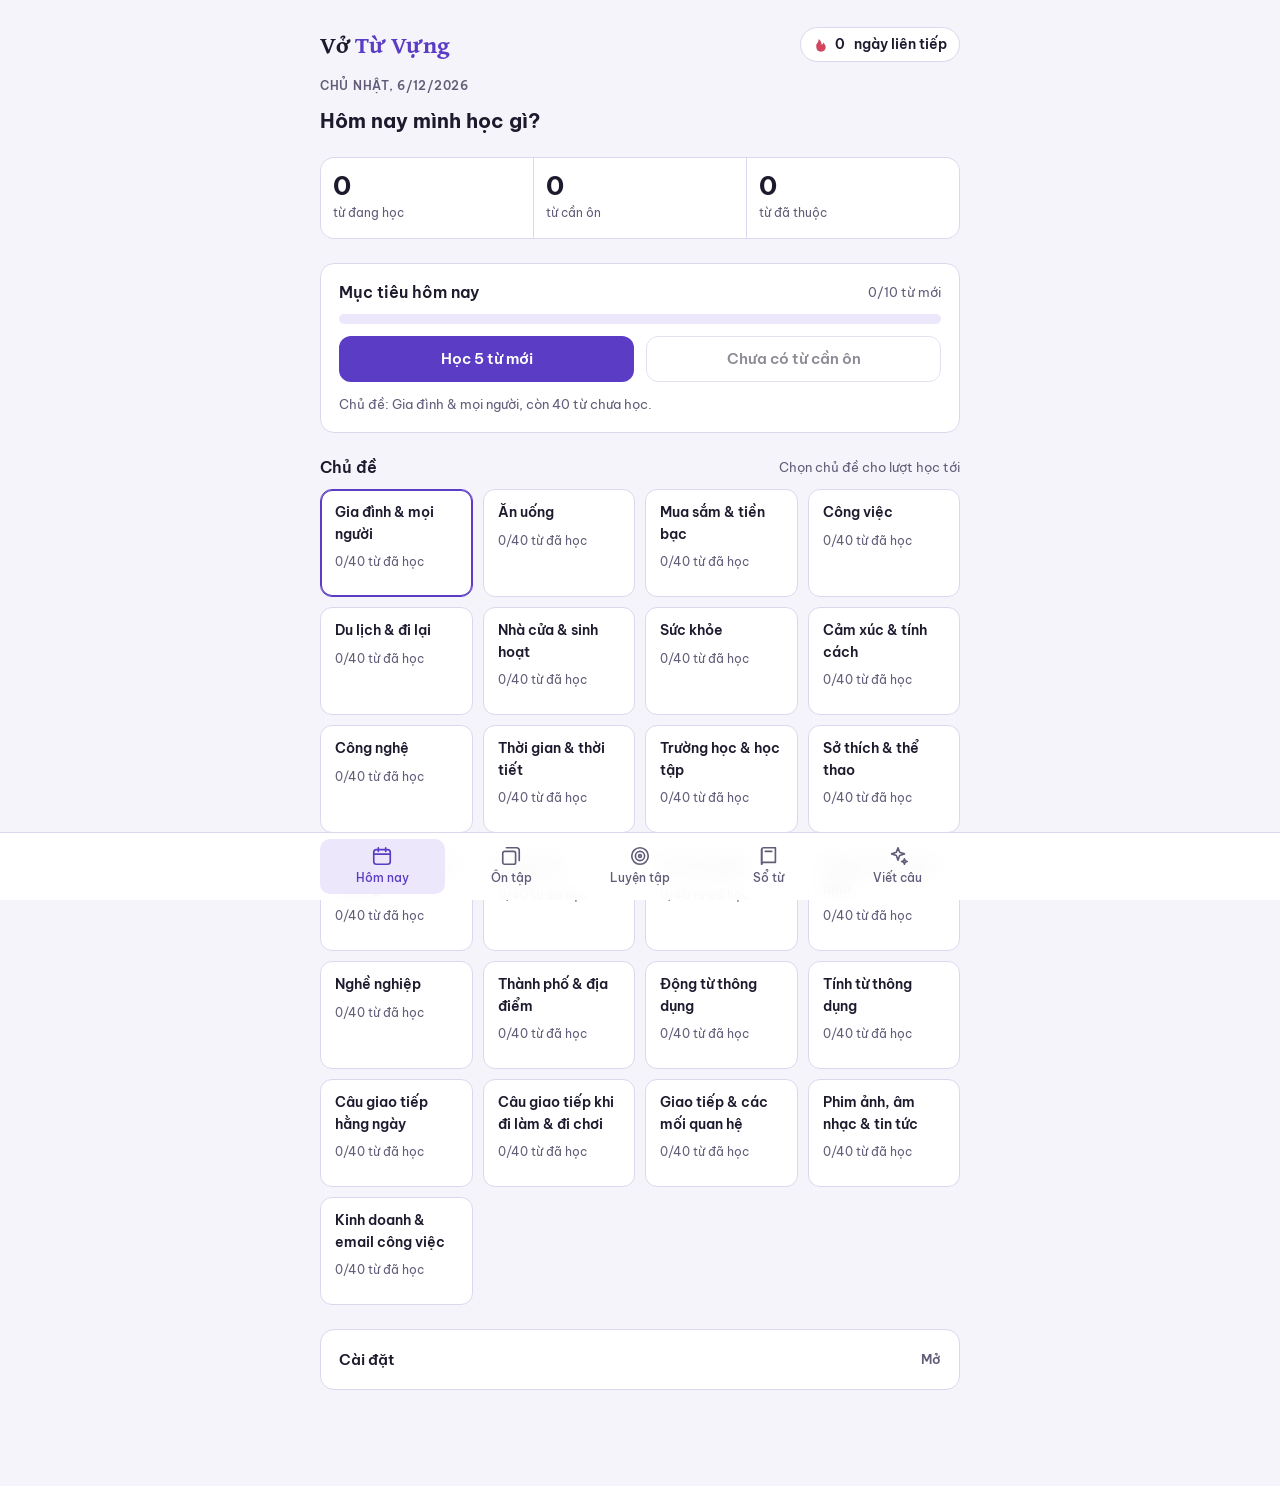
==== commit 221396ae: "Grow the word list to 1,000 entries in 25 topics Add jobs, city, common verbs and adjectives, remove" ====
--- a/index.html
+++ b/index.html
@@ -171,11 +171,13 @@
 }
 .sheet-meta { display: flex; justify-content: space-between; gap: 8px; font-size: 12px; color: var(--muted); }
 .headword { font-family: var(--serif); font-size: clamp(34px, 9vw, 46px); font-weight: 700; line-height: 1.1; letter-spacing: -.01em; overflow-wrap: anywhere; }
+.headword.long { font-size: clamp(26px, 6.5vw, 32px); line-height: 1.2; }
 .pron { display: flex; align-items: center; gap: 10px; flex-wrap: wrap; }
 .ipa { font-family: var(--serif); font-size: 19px; color: var(--muted); }
 .pos { font-size: 12px; font-weight: 600; padding: 2px 8px; border-radius: 6px; background: var(--accent-soft); color: var(--accent); }
 .meaning { font-size: 22px; font-weight: 600; }
 .example { border-left: 3px solid var(--accent); padding-left: 12px; display: flex; flex-direction: column; gap: 2px; }
+.example .en, .example .vi { white-space: pre-line; }
 .example .en { font-size: 18px; font-style: italic; }
 .example .vi { color: var(--muted); font-size: 14px; }
 .hidden-side { width: 100%; cursor: pointer; min-height: 132px; display: grid; place-items: center; border: 1.5px dashed var(--rule-strong); border-radius: 12px; color: var(--muted); font-size: 14px; background: color-mix(in srgb, var(--card) 80%, transparent); }
@@ -453,7 +455,7 @@
 "use strict";
 // Bộ từ vựng khởi đầu: 10 chủ đề x 12 từ, phiên âm Anh-Mỹ.
 // Mỗi từ: [từ, loại từ, phiên âm, nghĩa, câu ví dụ, dịch câu ví dụ]
-const POS_VI = { n: "danh từ", v: "động từ", adj: "tính từ", adv: "trạng từ", phr: "cụm từ" };
+const POS_VI = { n: "danh từ", v: "động từ", adj: "tính từ", adv: "trạng từ", phr: "cụm từ", s: "câu giao tiếp", prep: "giới từ", conj: "liên từ", pron: "đại từ" };
 
 const TOPICS = [
   { id: "people", name: "Gia đình & mọi người", words: [
@@ -598,6 +600,973 @@
   ]},
 ];
 
+// Các file words-*.js gọi hàm này để thêm từ vào chủ đề có sẵn hoặc tạo chủ đề mới.
+function extendTopic(id, name, words) {
+  let t = TOPICS.find((x) => x.id === id);
+  if (!t) { t = { id, name, words: [] }; TOPICS.push(t); }
+  t.words.push(...words);
+}
+
+// Bộ từ mở rộng A: people, food, shopping, work, travel, school.
+extendTopic("people", "Gia đình & mọi người", [
+  ["sibling", "n", "ˈsɪblɪŋ", "anh chị em ruột", "I have two siblings.", "Tôi có hai anh chị em ruột."],
+  ["grandfather", "n", "ˈɡrænfɑːðɚ", "ông", "My grandfather is eighty years old.", "Ông tôi đã tám mươi tuổi."],
+  ["uncle", "n", "ˈʌŋkəl", "chú, bác, cậu", "My uncle has a pho restaurant in Hanoi.", "Chú tôi có một quán phở ở Hà Nội."],
+  ["aunt", "n", "ænt", "cô, dì, bác gái", "My aunt lives near my house.", "Dì tôi sống gần nhà tôi."],
+  ["nephew", "n", "ˈnefjuː", "cháu trai (con của anh chị em)", "My nephew is starting school this year.", "Cháu trai tôi năm nay bắt đầu đi học."],
+  ["niece", "n", "niːs", "cháu gái (con của anh chị em)", "I bought a doll for my niece.", "Tôi mua một con búp bê cho cháu gái."],
+  ["son", "n", "sʌn", "con trai", "Their son is learning to ride a bike.", "Con trai họ đang tập đi xe đạp."],
+  ["twins", "n", "twɪnz", "cặp song sinh", "The twins look exactly the same.", "Cặp song sinh trông giống hệt nhau."],
+  ["only child", "n", "ˌoʊnli ˈtʃaɪld", "con một", "I'm an only child.", "Tôi là con một."],
+  ["teenager", "n", "ˈtiːneɪdʒɚ", "thiếu niên, tuổi mới lớn", "Many teenagers spend hours on their phones.", "Nhiều thiếu niên dành hàng giờ cho điện thoại."],
+  ["adult", "n", "əˈdʌlt", "người lớn", "Tickets cost more for adults than for children.", "Vé người lớn đắt hơn vé trẻ em."],
+  ["close friend", "n", "ˌkloʊs ˈfrend", "bạn thân", "She is my close friend from high school.", "Cô ấy là bạn thân của tôi từ hồi cấp ba."],
+  ["stranger", "n", "ˈstreɪndʒɚ", "người lạ", "Don't open the door to strangers.", "Đừng mở cửa cho người lạ."],
+  ["guest", "n", "ɡest", "khách", "We have guests for dinner tonight.", "Tối nay nhà tôi có khách đến ăn cơm."],
+  ["couple", "n", "ˈkʌpəl", "cặp đôi, vợ chồng", "A young couple moved in next door.", "Một cặp vợ chồng trẻ mới chuyển đến nhà bên."],
+  ["married", "adj", "ˈmerid", "đã kết hôn", "Are you married?", "Bạn đã lập gia đình chưa?"],
+  ["single", "adj", "ˈsɪŋɡəl", "độc thân", "My brother is still single.", "Anh trai tôi vẫn còn độc thân."],
+  ["wedding", "n", "ˈwedɪŋ", "đám cưới", "We went to my cousin's wedding last week.", "Tuần trước chúng tôi đi đám cưới em họ."],
+  ["get married", "phr", "ɡet ˈmerid", "kết hôn, cưới", "They got married in 2020.", "Họ cưới nhau năm 2020."],
+  ["divorced", "adj", "dɪˈvɔːrst", "đã ly hôn", "His parents are divorced.", "Bố mẹ anh ấy đã ly hôn."],
+  ["grow up", "phr", "ɡroʊ ˈʌp", "lớn lên", "I grew up in a small village.", "Tôi lớn lên ở một ngôi làng nhỏ."],
+  ["take after", "phr", "teɪk ˈæftɚ", "giống (bố, mẹ, người thân)", "She takes after her mother.", "Cô ấy giống mẹ."],
+  ["look like", "phr", "ˈlʊk laɪk", "trông giống", "You look like your father.", "Bạn trông giống bố bạn."],
+  ["in-laws", "n", "ˈɪnlɑːz", "nhà chồng, nhà vợ", "We spend Tet with my in-laws.", "Chúng tôi ăn Tết bên nhà chồng."],
+  ["generation", "n", "ˌdʒenəˈreɪʃən", "thế hệ", "Three generations live in this house.", "Ba thế hệ sống trong ngôi nhà này."],
+  ["ancestor", "n", "ˈænsestɚ", "tổ tiên", "We pray to our ancestors during Tet.", "Chúng tôi cúng tổ tiên dịp Tết."],
+  ["childhood", "n", "ˈtʃaɪldhʊd", "tuổi thơ", "I had a happy childhood.", "Tôi đã có một tuổi thơ hạnh phúc."],
+  ["introduce", "v", "ˌɪntrəˈduːs", "giới thiệu", "Let me introduce you to my wife.", "Để tôi giới thiệu bạn với vợ tôi."],
+]);
+
+extendTopic("food", "Ăn uống", [
+  ["lunch", "n", "lʌntʃ", "bữa trưa", "Let's have lunch together.", "Mình ăn trưa cùng nhau nhé."],
+  ["dinner", "n", "ˈdɪnɚ", "bữa tối", "We have dinner at seven.", "Nhà tôi ăn tối lúc bảy giờ."],
+  ["rice", "n", "raɪs", "cơm, gạo", "Vietnamese people eat rice every day.", "Người Việt ăn cơm hằng ngày."],
+  ["noodles", "n", "ˈnuːdəlz", "mì, bún, phở", "I had beef noodles for breakfast.", "Sáng nay tôi ăn phở bò."],
+  ["pork", "n", "pɔːrk", "thịt lợn, thịt heo", "Grilled pork with rice is my favorite.", "Cơm sườn nướng là món tôi thích nhất."],
+  ["beef", "n", "biːf", "thịt bò", "I don't eat beef.", "Tôi không ăn thịt bò."],
+  ["seafood", "n", "ˈsiːfuːd", "hải sản", "The seafood in Nha Trang is very fresh.", "Hải sản ở Nha Trang rất tươi."],
+  ["fruit", "n", "fruːt", "trái cây, hoa quả", "I eat fruit after every meal.", "Tôi ăn trái cây sau mỗi bữa."],
+  ["salty", "adj", "ˈsɑːlti", "mặn", "The soup is a bit too salty.", "Canh hơi mặn quá."],
+  ["sweet", "adj", "swiːt", "ngọt", "This coffee is too sweet for me.", "Cà phê này ngọt quá đối với tôi."],
+  ["sour", "adj", "saʊɚ", "chua", "Green mangoes are very sour.", "Xoài xanh rất chua."],
+  ["bitter", "adj", "ˈbɪtɚ", "đắng", "Black coffee tastes bitter.", "Cà phê đen có vị đắng."],
+  ["full", "adj", "fʊl", "no", "No more, thanks. I'm full.", "Thôi, cảm ơn. Tôi no rồi."],
+  ["thirsty", "adj", "ˈθɝːsti", "khát", "I'm thirsty. Can I have some water?", "Tôi khát quá. Cho tôi xin ít nước nhé?"],
+  ["snack", "n", "snæk", "đồ ăn vặt", "I usually have a snack in the afternoon.", "Buổi chiều tôi thường ăn vặt."],
+  ["dessert", "n", "dɪˈzɝːt", "món tráng miệng", "What would you like for dessert?", "Bạn muốn ăn gì tráng miệng?"],
+  ["grill", "v", "ɡrɪl", "nướng", "My dad likes to grill fish on weekends.", "Bố tôi thích nướng cá vào cuối tuần."],
+  ["taste", "v", "teɪst", "nếm; có vị", "Taste the soup and add some salt.", "Nếm canh rồi thêm chút muối."],
+  ["ingredient", "n", "ɪnˈɡriːdiənt", "nguyên liệu", "What ingredients do we need for this dish?", "Món này cần những nguyên liệu gì?"],
+  ["vegetarian", "adj", "ˌvedʒəˈteriən", "ăn chay", "Do you have any vegetarian dishes?", "Quán có món chay nào không?"],
+  ["bowl", "n", "boʊl", "cái bát, cái tô", "I'd like a big bowl of pho.", "Cho tôi một tô phở lớn."],
+  ["chopsticks", "n", "ˈtʃɑːpstɪks", "đũa", "Can you use chopsticks?", "Bạn có biết dùng đũa không?"],
+  ["street food", "n", "ˌstriːt ˈfuːd", "đồ ăn đường phố", "Hanoi is famous for its street food.", "Hà Nội nổi tiếng với đồ ăn đường phố."],
+  ["fish sauce", "n", "ˈfɪʃ sɑːs", "nước mắm", "Add a little fish sauce to the soup.", "Cho một chút nước mắm vào canh."],
+  ["stir-fry", "v", "ˈstɝːfraɪ", "xào", "Stir-fry the vegetables with garlic.", "Xào rau với tỏi."],
+  ["leftovers", "n", "ˈleftoʊvɚz", "đồ ăn thừa", "We had leftovers for lunch.", "Chúng tôi ăn đồ thừa vào bữa trưa."],
+  ["fresh", "adj", "freʃ", "tươi", "I buy fresh vegetables at the market.", "Tôi mua rau tươi ở chợ."],
+  ["eat out", "phr", "iːt ˈaʊt", "ăn ngoài, ăn tiệm", "We eat out every Friday night.", "Tối thứ Sáu nào nhà tôi cũng ăn ngoài."],
+]);
+
+extendTopic("shopping", "Mua sắm & tiền bạc", [
+  ["customer", "n", "ˈkʌstəmɚ", "khách hàng", "The shop has a lot of customers today.", "Hôm nay cửa hàng đông khách."],
+  ["on sale", "phr", "ɑːn ˈseɪl", "đang giảm giá", "These shoes are on sale this week.", "Tuần này đôi giày này đang giảm giá."],
+  ["bargain", "n", "ˈbɑːrɡən", "món hời", "This bag was a real bargain.", "Cái túi này đúng là một món hời."],
+  ["haggle", "v", "ˈhæɡəl", "mặc cả, trả giá", "You can haggle at Ben Thanh Market.", "Bạn có thể mặc cả ở chợ Bến Thành."],
+  ["cost", "v", "kɑːst", "có giá, tốn", "How much does this cost?", "Cái này giá bao nhiêu?"],
+  ["pay", "v", "peɪ", "trả tiền", "Can I pay by card?", "Tôi trả bằng thẻ được không?"],
+  ["refund", "n", "ˈriːfʌnd", "tiền hoàn lại", "I'd like a refund, please.", "Tôi muốn được hoàn tiền."],
+  ["return", "v", "rɪˈtɝːn", "trả lại (hàng)", "Can I return this if it doesn't fit?", "Nếu không vừa thì tôi trả lại được không?"],
+  ["exchange", "v", "ɪksˈtʃeɪndʒ", "đổi (hàng, tiền)", "Can I exchange this for a bigger size?", "Tôi đổi cái này lấy cỡ lớn hơn được không?"],
+  ["credit card", "n", "ˈkredɪt ˌkɑːrd", "thẻ tín dụng", "Do you accept credit cards?", "Ở đây có nhận thẻ tín dụng không?"],
+  ["wallet", "n", "ˈwɑːlɪt", "cái ví", "I left my wallet at home.", "Tôi để quên ví ở nhà."],
+  ["coin", "n", "kɔɪn", "đồng xu", "I have some coins in my pocket.", "Tôi có vài đồng xu trong túi."],
+  ["budget", "n", "ˈbʌdʒɪt", "ngân sách, khoản chi dự tính", "What is your budget for a new laptop?", "Bạn định chi bao nhiêu cho máy tính mới?"],
+  ["borrow", "v", "ˈbɑːroʊ", "mượn, vay", "Can I borrow some money?", "Mình mượn ít tiền được không?"],
+  ["lend", "v", "lend", "cho mượn, cho vay", "Could you lend me 100,000 dong?", "Bạn cho mình mượn 100.000 đồng được không?"],
+  ["owe", "v", "oʊ", "nợ", "I still owe you for lunch.", "Mình vẫn còn nợ bạn tiền bữa trưa."],
+  ["debt", "n", "det", "khoản nợ", "He is trying to pay off his debt.", "Anh ấy đang cố trả hết nợ."],
+  ["waste", "v", "weɪst", "lãng phí", "Don't waste money on things you don't need.", "Đừng lãng phí tiền vào những thứ không cần."],
+  ["shop around", "phr", "ʃɑːp əˈraʊnd", "đi xem nhiều nơi để so giá", "Shop around before you buy a phone.", "Hãy so giá nhiều nơi trước khi mua điện thoại."],
+  ["window-shopping", "n", "ˈwɪndoʊ ˌʃɑːpɪŋ", "việc đi ngắm hàng (không mua)", "We went window-shopping at the mall.", "Chúng tôi đi ngắm hàng ở trung tâm thương mại."],
+  ["cart", "n", "kɑːrt", "xe đẩy, giỏ hàng", "I added three items to my cart.", "Tôi đã thêm ba món vào giỏ hàng."],
+  ["checkout", "n", "ˈtʃekaʊt", "quầy thanh toán", "Please pay at the checkout.", "Vui lòng thanh toán ở quầy thu ngân."],
+  ["delivery", "n", "dɪˈlɪvɚi", "sự giao hàng", "Delivery is free for orders over 200,000 dong.", "Miễn phí giao hàng cho đơn trên 200.000 đồng."],
+  ["free", "adj", "friː", "miễn phí", "The second drink is free.", "Ly thứ hai được miễn phí."],
+  ["worth", "adj", "wɝːθ", "đáng giá", "This jacket is worth the money.", "Cái áo khoác này đáng đồng tiền."],
+  ["quality", "n", "ˈkwɑːləti", "chất lượng", "The quality of this bag is very good.", "Chất lượng cái túi này rất tốt."],
+  ["brand", "n", "brænd", "thương hiệu", "Which brand of phone do you use?", "Bạn dùng điện thoại hãng nào?"],
+  ["out of stock", "phr", "ˌaʊt əv ˈstɑːk", "hết hàng", "Sorry, this item is out of stock.", "Xin lỗi, món này hết hàng rồi."],
+]);
+
+extendTopic("work", "Công việc", [
+  ["office", "n", "ˈɑːfɪs", "văn phòng", "I get to the office at eight.", "Tôi đến văn phòng lúc tám giờ."],
+  ["employee", "n", "ɪmˈplɔɪiː", "nhân viên", "The company has about 50 employees.", "Công ty có khoảng 50 nhân viên."],
+  ["employer", "n", "ɪmˈplɔɪɚ", "người sử dụng lao động, chủ", "My employer pays for my English classes.", "Công ty trả tiền học tiếng Anh cho tôi."],
+  ["staff", "n", "stæf", "nhân viên (nói chung)", "All staff must attend the meeting.", "Toàn bộ nhân viên phải dự cuộc họp."],
+  ["team", "n", "tiːm", "nhóm, đội", "Our team finished the project early.", "Nhóm chúng tôi hoàn thành dự án sớm."],
+  ["project", "n", "ˈprɑːdʒekt", "dự án", "I'm working on a new project.", "Tôi đang làm một dự án mới."],
+  ["task", "n", "tæsk", "nhiệm vụ, việc cần làm", "I have many tasks to finish today.", "Hôm nay tôi có nhiều việc phải làm xong."],
+  ["report", "n", "rɪˈpɔːrt", "bản báo cáo", "I need to send the report by Friday.", "Tôi phải gửi báo cáo trước thứ Sáu."],
+  ["contract", "n", "ˈkɑːntrækt", "hợp đồng", "Please read the contract before you sign.", "Hãy đọc hợp đồng trước khi ký."],
+  ["hire", "v", "haɪɚ", "thuê, tuyển dụng", "The company is hiring new staff.", "Công ty đang tuyển thêm nhân viên."],
+  ["fire", "v", "faɪɚ", "sa thải, đuổi việc", "He was fired for being late every day.", "Anh ấy bị đuổi việc vì ngày nào cũng đi muộn."],
+  ["quit", "v", "kwɪt", "bỏ (việc)", "She quit her job to start a business.", "Cô ấy nghỉ việc để khởi nghiệp."],
+  ["promotion", "n", "prəˈmoʊʃən", "sự thăng chức", "He got a promotion last year.", "Năm ngoái anh ấy được thăng chức."],
+  ["resume", "n", "ˈrezəmeɪ", "sơ yếu lý lịch, CV", "Send your resume to this email address.", "Hãy gửi CV của bạn đến địa chỉ email này."],
+  ["full-time", "adj", "ˌfʊlˈtaɪm", "toàn thời gian", "I'm looking for a full-time job.", "Tôi đang tìm một công việc toàn thời gian."],
+  ["part-time", "adj", "ˌpɑːrtˈtaɪm", "bán thời gian", "Many students have part-time jobs.", "Nhiều sinh viên làm thêm bán thời gian."],
+  ["shift", "n", "ʃɪft", "ca làm việc", "I work the night shift this week.", "Tuần này tôi làm ca đêm."],
+  ["day off", "n", "ˌdeɪ ˈɑːf", "ngày nghỉ", "Tomorrow is my day off.", "Mai là ngày nghỉ của tôi."],
+  ["work from home", "phr", "ˌwɝːk frəm ˈhoʊm", "làm việc tại nhà", "I work from home on Mondays.", "Thứ Hai tôi làm việc ở nhà."],
+  ["commute", "v", "kəˈmjuːt", "đi lại (giữa nhà và chỗ làm)", "I commute to work by motorbike.", "Tôi đi làm bằng xe máy."],
+  ["company", "n", "ˈkʌmpəni", "công ty", "She works for a big company in Saigon.", "Cô ấy làm cho một công ty lớn ở Sài Gòn."],
+  ["client", "n", "ˈklaɪənt", "khách hàng (của công ty)", "I have a meeting with a client at ten.", "Tôi có cuộc họp với khách hàng lúc mười giờ."],
+  ["responsible", "adj", "rɪˈspɑːnsəbəl", "có trách nhiệm, chịu trách nhiệm", "Who is responsible for this project?", "Ai chịu trách nhiệm dự án này?"],
+  ["hardworking", "adj", "ˌhɑːrdˈwɝːkɪŋ", "chăm chỉ", "She is a hardworking employee.", "Cô ấy là một nhân viên chăm chỉ."],
+  ["earn", "v", "ɝːn", "kiếm (tiền)", "How much do you earn a month?", "Mỗi tháng bạn kiếm được bao nhiêu?"],
+  ["retire", "v", "rɪˈtaɪɚ", "nghỉ hưu", "My father retired last year.", "Bố tôi nghỉ hưu năm ngoái."],
+  ["unemployed", "adj", "ˌʌnɪmˈplɔɪd", "thất nghiệp", "He has been unemployed for three months.", "Anh ấy thất nghiệp đã ba tháng."],
+  ["in charge of", "phr", "ɪn ˈtʃɑːrdʒ əv", "phụ trách", "Who is in charge of marketing?", "Ai phụ trách mảng marketing?"],
+]);
+
+extendTopic("travel", "Du lịch & đi lại", [
+  ["airport", "n", "ˈerpɔːrt", "sân bay", "We got to the airport two hours early.", "Chúng tôi đến sân bay sớm hai tiếng."],
+  ["check in", "phr", "tʃek ˈɪn", "làm thủ tục (khách sạn, sân bay)", "You can check in after 2 p.m.", "Quý khách có thể nhận phòng sau 2 giờ chiều."],
+  ["check out", "phr", "tʃek ˈaʊt", "trả phòng", "We have to check out by noon.", "Chúng tôi phải trả phòng trước 12 giờ trưa."],
+  ["trip", "n", "trɪp", "chuyến đi", "How was your trip to Sa Pa?", "Chuyến đi Sa Pa của bạn thế nào?"],
+  ["abroad", "adv", "əˈbrɑːd", "ở nước ngoài, ra nước ngoài", "I have never traveled abroad.", "Tôi chưa bao giờ đi nước ngoài."],
+  ["tourist", "n", "ˈtʊrɪst", "khách du lịch", "Hoi An is full of tourists in summer.", "Mùa hè Hội An đông khách du lịch."],
+  ["visa", "n", "ˈviːzə", "thị thực, visa", "Do I need a visa to visit Japan?", "Tôi có cần visa để đi Nhật không?"],
+  ["suitcase", "n", "ˈsuːtkeɪs", "va li", "My suitcase is too heavy.", "Va li của tôi nặng quá."],
+  ["backpack", "n", "ˈbækpæk", "ba lô", "I only take a backpack when I travel.", "Khi đi du lịch tôi chỉ mang một cái ba lô."],
+  ["reservation", "n", "ˌrezɚˈveɪʃən", "sự đặt chỗ trước", "I have a reservation under the name Lan.", "Tôi đã đặt chỗ trước với tên Lan."],
+  ["delayed", "adj", "dɪˈleɪd", "bị hoãn, bị trễ", "The train is delayed because of the rain.", "Tàu bị trễ vì trời mưa."],
+  ["cancel", "v", "ˈkænsəl", "hủy", "Our flight was canceled.", "Chuyến bay của chúng tôi bị hủy."],
+  ["departure", "n", "dɪˈpɑːrtʃɚ", "sự khởi hành, giờ đi", "What time is the departure?", "Mấy giờ khởi hành?"],
+  ["arrival", "n", "əˈraɪvəl", "sự đến nơi, giờ đến", "Please call me on arrival.", "Đến nơi thì gọi cho tôi nhé."],
+  ["boarding pass", "n", "ˈbɔːrdɪŋ ˌpæs", "thẻ lên máy bay", "Please show your boarding pass.", "Vui lòng xuất trình thẻ lên máy bay."],
+  ["round-trip", "adj", "ˌraʊndˈtrɪp", "khứ hồi", "A round-trip ticket is cheaper.", "Vé khứ hồi rẻ hơn."],
+  ["one-way", "adj", "ˌwʌnˈweɪ", "một chiều", "I'd like a one-way ticket to Da Nang.", "Tôi muốn mua một vé một chiều đi Đà Nẵng."],
+  ["motorbike", "n", "ˈmoʊtɚbaɪk", "xe máy", "Most people in Hanoi ride motorbikes.", "Phần lớn người Hà Nội đi xe máy."],
+  ["get lost", "phr", "ɡet ˈlɑːst", "bị lạc", "We got lost in the Old Quarter.", "Chúng tôi bị lạc ở phố cổ."],
+  ["directions", "n", "dɪˈrekʃənz", "sự chỉ đường", "Can you give me directions to the station?", "Bạn chỉ đường cho tôi đến ga được không?"],
+  ["go straight", "phr", "ɡoʊ ˈstreɪt", "đi thẳng", "Go straight for about 200 meters.", "Đi thẳng khoảng 200 mét."],
+  ["cross", "v", "krɑːs", "băng qua (đường)", "Be careful when you cross the street.", "Cẩn thận khi sang đường nhé."],
+  ["pick up", "phr", "pɪk ˈʌp", "đón (ai đó)", "I'll pick you up at the airport.", "Tôi sẽ đón bạn ở sân bay."],
+  ["sleeper bus", "n", "ˈsliːpɚ ˌbʌs", "xe khách giường nằm", "We took a sleeper bus to Da Lat.", "Chúng tôi đi xe giường nằm lên Đà Lạt."],
+  ["accommodation", "n", "əˌkɑːməˈdeɪʃən", "chỗ ở", "Accommodation in Phu Quoc is not cheap.", "Chỗ ở tại Phú Quốc không rẻ."],
+  ["explore", "v", "ɪkˈsplɔːr", "khám phá", "We spent a day exploring Hue.", "Chúng tôi dành một ngày khám phá Huế."],
+  ["pack", "v", "pæk", "đóng gói, xếp đồ (vào va li)", "Have you packed your bags yet?", "Bạn xếp đồ vào va li chưa?"],
+  ["vacation", "n", "veɪˈkeɪʃən", "kỳ nghỉ", "We're going on vacation next week.", "Tuần sau chúng tôi đi nghỉ."],
+]);
+
+extendTopic("school", "Trường học & học tập", [
+  ["classroom", "n", "ˈklæsruːm", "lớp học, phòng học", "Our classroom is on the second floor.", "Phòng học của chúng tôi ở tầng hai."],
+  ["lesson", "n", "ˈlesən", "bài học, buổi học", "Today's lesson is about the past tense.", "Bài học hôm nay là về thì quá khứ."],
+  ["homework", "n", "ˈhoʊmwɝːk", "bài tập về nhà", "Have you finished your homework?", "Con làm xong bài tập về nhà chưa?"],
+  ["exam", "n", "ɪɡˈzæm", "kỳ thi, bài thi", "I have an English exam tomorrow.", "Mai tôi có bài thi tiếng Anh."],
+  ["grade", "n", "ɡreɪd", "điểm số", "She got good grades this semester.", "Học kỳ này cô ấy được điểm cao."],
+  ["pass", "v", "pæs", "thi đỗ, qua", "I hope I pass the test.", "Mong là mình thi qua."],
+  ["fail", "v", "feɪl", "thi trượt, không đạt", "He failed his driving test.", "Anh ấy thi trượt bằng lái xe."],
+  ["subject", "n", "ˈsʌbdʒekt", "môn học", "What's your favorite subject?", "Bạn thích môn học nào nhất?"],
+  ["math", "n", "mæθ", "môn toán", "I'm not very good at math.", "Tôi học toán không giỏi lắm."],
+  ["history", "n", "ˈhɪstɚi", "lịch sử", "We learn Vietnamese history at school.", "Ở trường chúng tôi học lịch sử Việt Nam."],
+  ["literature", "n", "ˈlɪtɚətʃɚ", "văn học, môn văn", "She loves reading literature.", "Cô ấy rất thích đọc văn học."],
+  ["physics", "n", "ˈfɪzɪks", "vật lý", "Physics was my hardest subject.", "Vật lý là môn khó nhất với tôi."],
+  ["chemistry", "n", "ˈkeməstri", "hóa học", "We have a chemistry test on Monday.", "Thứ Hai chúng tôi có bài kiểm tra hóa."],
+  ["textbook", "n", "ˈtekstbʊk", "sách giáo khoa", "Open your textbooks to page 20.", "Các em mở sách giáo khoa trang 20."],
+  ["dictionary", "n", "ˈdɪkʃəneri", "từ điển", "Look up the word in the dictionary.", "Tra từ đó trong từ điển."],
+  ["semester", "n", "səˈmestɚ", "học kỳ", "The new semester starts in September.", "Học kỳ mới bắt đầu vào tháng Chín."],
+  ["university", "n", "ˌjuːnəˈvɝːsəti", "trường đại học", "My sister studies at a university in Hanoi.", "Chị tôi học đại học ở Hà Nội."],
+  ["degree", "n", "dɪˈɡriː", "bằng cấp (đại học)", "He has a degree in economics.", "Anh ấy có bằng kinh tế."],
+  ["scholarship", "n", "ˈskɑːlɚʃɪp", "học bổng", "She won a scholarship to study in Japan.", "Cô ấy giành được học bổng du học Nhật Bản."],
+  ["classmate", "n", "ˈklæsmeɪt", "bạn cùng lớp", "My classmates are very helpful.", "Các bạn cùng lớp rất hay giúp đỡ tôi."],
+  ["tuition", "n", "tuːˈɪʃən", "học phí", "Tuition at private schools is very high.", "Học phí trường tư rất cao."],
+  ["memorize", "v", "ˈmeməraɪz", "học thuộc, ghi nhớ", "I memorize ten new words every day.", "Mỗi ngày tôi học thuộc mười từ mới."],
+  ["review", "v", "rɪˈvjuː", "ôn tập", "Let's review the lesson before the test.", "Mình ôn lại bài trước khi kiểm tra nhé."],
+  ["take notes", "phr", "teɪk ˈnoʊts", "ghi chép", "Take notes during the lecture.", "Hãy ghi chép trong giờ giảng."],
+  ["hand in", "phr", "hænd ˈɪn", "nộp (bài)", "Please hand in your essays on Friday.", "Các em nộp bài luận vào thứ Sáu nhé."],
+  ["absent", "adj", "ˈæbsənt", "vắng mặt", "Three students were absent today.", "Hôm nay có ba học sinh vắng mặt."],
+  ["attend", "v", "əˈtend", "tham dự, đi học", "I attend English classes twice a week.", "Tôi đi học tiếng Anh hai buổi một tuần."],
+  ["explain", "v", "ɪkˈspleɪn", "giải thích", "Could you explain this word again?", "Thầy giải thích lại từ này được không ạ?"],
+  ["mistake", "n", "mɪˈsteɪk", "lỗi, sai sót", "Don't be afraid of making mistakes.", "Đừng sợ mắc lỗi."],
+  ["essay", "n", "ˈeseɪ", "bài luận", "I have to write an essay about my hometown.", "Tôi phải viết một bài luận về quê mình."],
+  ["presentation", "n", "ˌprezənˈteɪʃən", "bài thuyết trình", "I'm nervous about my presentation tomorrow.", "Tôi hồi hộp về bài thuyết trình ngày mai."],
+  ["graduate", "v", "ˈɡrædʒueɪt", "tốt nghiệp", "She graduated from university last year.", "Cô ấy tốt nghiệp đại học năm ngoái."],
+  ["cheat", "v", "tʃiːt", "gian lận, quay cóp", "Never cheat in an exam.", "Đừng bao giờ quay cóp khi thi."],
+  ["knowledge", "n", "ˈnɑːlɪdʒ", "kiến thức", "Reading helps you gain knowledge.", "Đọc sách giúp bạn có thêm kiến thức."],
+  ["improve", "v", "ɪmˈpruːv", "cải thiện, tiến bộ", "I want to improve my English.", "Tôi muốn cải thiện tiếng Anh."],
+  ["pronunciation", "n", "prəˌnʌnsiˈeɪʃən", "cách phát âm", "Your pronunciation is getting better.", "Phát âm của bạn đang tiến bộ."],
+  ["vocabulary", "n", "voʊˈkæbjəleri", "từ vựng", "Reading is a good way to learn vocabulary.", "Đọc là một cách hay để học từ vựng."],
+  ["grammar", "n", "ˈɡræmɚ", "ngữ pháp", "English grammar is not too difficult.", "Ngữ pháp tiếng Anh không quá khó."],
+  ["fluent", "adj", "ˈfluːənt", "trôi chảy, lưu loát", "He speaks fluent English.", "Anh ấy nói tiếng Anh lưu loát."],
+  ["course", "n", "kɔːrs", "khóa học", "I signed up for an online English course.", "Tôi đã đăng ký một khóa học tiếng Anh trực tuyến."],
+]);
+
+// Bộ từ bổ sung B: nhà cửa, sức khỏe, cảm xúc, công nghệ, thời gian, sở thích.
+extendTopic("home", "Nhà cửa & sinh hoạt", [
+  ["kitchen", "n", "ˈkɪtʃən", "nhà bếp", "Mom is cooking in the kitchen.", "Mẹ đang nấu ăn trong bếp."],
+  ["bedroom", "n", "ˈbedruːm", "phòng ngủ", "My bedroom is small but cozy.", "Phòng ngủ của tôi nhỏ nhưng ấm cúng."],
+  ["bathroom", "n", "ˈbæθruːm", "phòng tắm", "The bathroom is next to the kitchen.", "Phòng tắm ở cạnh nhà bếp."],
+  ["living room", "n", "ˈlɪvɪŋ ruːm", "phòng khách", "We watch TV in the living room.", "Chúng tôi xem tivi trong phòng khách."],
+  ["balcony", "n", "ˈbælkəni", "ban công", "She grows flowers on the balcony.", "Cô ấy trồng hoa ngoài ban công."],
+  ["stairs", "n", "sterz", "cầu thang", "Be careful on the stairs.", "Cẩn thận khi đi cầu thang nhé."],
+  ["fridge", "n", "frɪdʒ", "tủ lạnh", "Put the milk back in the fridge.", "Cất sữa lại vào tủ lạnh đi."],
+  ["stove", "n", "stoʊv", "bếp nấu", "Don't forget to turn off the stove.", "Đừng quên tắt bếp nhé."],
+  ["sink", "n", "sɪŋk", "bồn rửa", "The dirty dishes are in the sink.", "Bát đĩa bẩn ở trong bồn rửa."],
+  ["sofa", "n", "ˈsoʊfə", "ghế sofa", "Dad fell asleep on the sofa.", "Bố ngủ quên trên ghế sofa."],
+  ["pillow", "n", "ˈpɪloʊ", "cái gối", "I need a softer pillow.", "Tôi cần một cái gối mềm hơn."],
+  ["blanket", "n", "ˈblæŋkɪt", "chăn, mền", "It's cold, so take a blanket.", "Trời lạnh, lấy chăn đắp đi."],
+  ["mirror", "n", "ˈmɪrɚ", "cái gương", "She looked in the mirror before leaving.", "Cô ấy soi gương trước khi ra ngoài."],
+  ["towel", "n", "ˈtaʊəl", "khăn tắm", "Can I borrow a clean towel?", "Cho tôi mượn một cái khăn sạch được không?"],
+  ["shelf", "n", "ʃelf", "cái kệ, giá", "The books are on the top shelf.", "Sách ở trên kệ trên cùng."],
+  ["drawer", "n", "drɔːr", "ngăn kéo", "The keys are in the top drawer.", "Chìa khóa ở trong ngăn kéo trên cùng."],
+  ["ceiling fan", "n", "ˈsiːlɪŋ fæn", "quạt trần", "Please turn on the ceiling fan.", "Làm ơn bật quạt trần lên."],
+  ["air conditioner", "n", "ˈer kənˌdɪʃənɚ", "máy điều hòa", "The air conditioner is too cold.", "Máy điều hòa lạnh quá."],
+  ["washing machine", "n", "ˈwɑːʃɪŋ məˌʃiːn", "máy giặt", "The washing machine is broken again.", "Máy giặt lại hỏng rồi."],
+  ["sweep", "v", "swiːp", "quét", "I sweep the floor every morning.", "Sáng nào tôi cũng quét nhà."],
+  ["mop", "v", "mɑːp", "lau (sàn)", "Can you mop the kitchen floor?", "Bạn lau sàn bếp giúp mình được không?"],
+  ["iron", "v", "ˈaɪɚn", "là, ủi (quần áo)", "I need to iron my shirt tonight.", "Tối nay tôi phải ủi áo sơ mi."],
+  ["wash the dishes", "phr", "wɑːʃ ðə ˈdɪʃɪz", "rửa bát", "It's your turn to wash the dishes.", "Đến lượt bạn rửa bát rồi."],
+  ["make the bed", "phr", "meɪk ðə bed", "dọn giường", "I make the bed after I get up.", "Tôi dọn giường sau khi thức dậy."],
+  ["take out the trash", "phr", "teɪk aʊt ðə træʃ", "đổ rác", "Please take out the trash tonight.", "Tối nay nhớ đổ rác nhé."],
+  ["take a shower", "phr", "teɪk ə ˈʃaʊɚ", "tắm (vòi sen)", "I take a shower before bed.", "Tôi tắm trước khi đi ngủ."],
+  ["get dressed", "phr", "ɡet drest", "mặc quần áo", "Get dressed quickly, we're late!", "Mặc đồ nhanh lên, mình trễ rồi!"],
+  ["go to bed", "phr", "ɡoʊ tə bed", "đi ngủ", "I usually go to bed at eleven.", "Tôi thường đi ngủ lúc mười một giờ."],
+]);
+
+extendTopic("health", "Sức khỏe", [
+  ["sick", "adj", "sɪk", "ốm, bệnh", "She's sick, so she stayed home today.", "Cô ấy bị ốm nên hôm nay ở nhà."],
+  ["catch a cold", "phr", "kætʃ ə koʊld", "bị cảm lạnh", "Wear a jacket or you'll catch a cold.", "Mặc áo khoác vào kẻo bị cảm lạnh."],
+  ["flu", "n", "fluː", "bệnh cúm", "Many students have the flu this week.", "Tuần này nhiều học sinh bị cúm."],
+  ["stomachache", "n", "ˈstʌməkeɪk", "đau bụng", "I have a stomachache after eating street food.", "Tôi bị đau bụng sau khi ăn đồ vỉa hè."],
+  ["toothache", "n", "ˈtuːθeɪk", "đau răng", "I can't sleep because of my toothache.", "Tôi không ngủ được vì đau răng."],
+  ["runny nose", "n", "ˌrʌni ˈnoʊz", "sổ mũi", "My son has a runny nose.", "Con trai tôi bị sổ mũi."],
+  ["dizzy", "adj", "ˈdɪzi", "chóng mặt", "I feel dizzy when I stand up.", "Tôi thấy chóng mặt khi đứng dậy."],
+  ["allergy", "n", "ˈælɚdʒi", "dị ứng", "I have an allergy to seafood.", "Tôi bị dị ứng hải sản."],
+  ["pain", "n", "peɪn", "cơn đau", "I have a pain in my back.", "Tôi bị đau ở lưng."],
+  ["injury", "n", "ˈɪndʒɚi", "chấn thương", "He missed the game because of an injury.", "Anh ấy lỡ trận đấu vì chấn thương."],
+  ["hospital", "n", "ˈhɑːspɪtəl", "bệnh viện", "My grandfather is in the hospital.", "Ông tôi đang nằm viện."],
+  ["clinic", "n", "ˈklɪnɪk", "phòng khám", "There's a small clinic near my house.", "Có một phòng khám nhỏ gần nhà tôi."],
+  ["pharmacy", "n", "ˈfɑːrməsi", "hiệu thuốc", "You can buy it at any pharmacy.", "Bạn có thể mua nó ở bất kỳ hiệu thuốc nào."],
+  ["prescription", "n", "prɪˈskrɪpʃən", "đơn thuốc", "The doctor gave me a prescription.", "Bác sĩ kê cho tôi một đơn thuốc."],
+  ["pill", "n", "pɪl", "viên thuốc", "Take one pill after each meal.", "Uống một viên sau mỗi bữa ăn."],
+  ["symptom", "n", "ˈsɪmptəm", "triệu chứng", "What are your symptoms?", "Bạn có những triệu chứng gì?"],
+  ["temperature", "n", "ˈtemprətʃɚ", "nhiệt độ, thân nhiệt", "The nurse took my temperature.", "Y tá đo thân nhiệt cho tôi."],
+  ["check-up", "n", "ˈtʃek ʌp", "khám sức khỏe tổng quát", "I go for a check-up every year.", "Năm nào tôi cũng đi khám sức khỏe."],
+  ["injection", "n", "ɪnˈdʒekʃən", "mũi tiêm", "The baby cried after the injection.", "Em bé khóc sau khi bị tiêm."],
+  ["surgery", "n", "ˈsɝːdʒɚi", "ca phẫu thuật", "She needs surgery on her knee.", "Cô ấy cần phẫu thuật đầu gối."],
+  ["ambulance", "n", "ˈæmbjələns", "xe cứu thương", "Call an ambulance, quickly!", "Gọi xe cứu thương, nhanh lên!"],
+  ["health insurance", "n", "ˈhelθ ɪnˌʃʊrəns", "bảo hiểm y tế", "Do you have health insurance?", "Bạn có bảo hiểm y tế không?"],
+  ["infection", "n", "ɪnˈfekʃən", "sự nhiễm trùng", "Keep the cut clean to avoid infection.", "Giữ vết cắt sạch để tránh nhiễm trùng."],
+  ["diet", "n", "ˈdaɪət", "chế độ ăn", "A healthy diet includes lots of vegetables.", "Chế độ ăn lành mạnh có nhiều rau."],
+  ["overweight", "adj", "ˌoʊvɚˈweɪt", "thừa cân", "The doctor said I'm a little overweight.", "Bác sĩ nói tôi hơi thừa cân."],
+  ["stay up late", "phr", "steɪ ʌp leɪt", "thức khuya", "Try not to stay up late every night.", "Cố đừng thức khuya mỗi đêm."],
+  ["get enough sleep", "phr", "ɡet ɪˈnʌf sliːp", "ngủ đủ giấc", "Students often don't get enough sleep.", "Học sinh thường không ngủ đủ giấc."],
+  ["quit smoking", "phr", "kwɪt ˈsmoʊkɪŋ", "bỏ thuốc lá", "My uncle quit smoking last year.", "Chú tôi đã bỏ thuốc lá năm ngoái."],
+]);
+
+extendTopic("feelings", "Cảm xúc & tính cách", [
+  ["happy", "adj", "ˈhæpi", "vui vẻ, hạnh phúc", "I'm so happy to see you again.", "Mình rất vui được gặp lại bạn."],
+  ["sad", "adj", "sæd", "buồn", "She felt sad when her friend moved away.", "Cô ấy buồn khi bạn mình chuyển đi."],
+  ["angry", "adj", "ˈæŋɡri", "tức giận", "Dad was angry because I came home late.", "Bố giận vì tôi về nhà muộn."],
+  ["scared", "adj", "skerd", "sợ hãi", "My little sister is scared of the dark.", "Em gái tôi sợ bóng tối."],
+  ["surprised", "adj", "sɚˈpraɪzd", "ngạc nhiên", "I was surprised by the news.", "Tôi rất ngạc nhiên trước tin đó."],
+  ["lonely", "adj", "ˈloʊnli", "cô đơn", "He feels lonely living in a big city.", "Anh ấy thấy cô đơn khi sống ở thành phố lớn."],
+  ["relaxed", "adj", "rɪˈlækst", "thư giãn, thoải mái", "I feel relaxed after a hot shower.", "Tôi thấy thư giãn sau khi tắm nước nóng."],
+  ["stressed", "adj", "strest", "căng thẳng", "She's stressed about her exams.", "Cô ấy căng thẳng vì kỳ thi."],
+  ["disappointed", "adj", "ˌdɪsəˈpɔɪntɪd", "thất vọng", "We were disappointed with the result.", "Chúng tôi thất vọng với kết quả."],
+  ["grateful", "adj", "ˈɡreɪtfəl", "biết ơn", "I'm grateful for your help.", "Tôi rất biết ơn sự giúp đỡ của bạn."],
+  ["jealous", "adj", "ˈdʒeləs", "ghen tị", "He's jealous of his brother's new phone.", "Cậu ấy ghen tị với điện thoại mới của anh trai."],
+  ["calm", "adj", "kɑːm", "bình tĩnh", "Stay calm and listen to me.", "Hãy bình tĩnh và nghe tôi nói."],
+  ["annoyed", "adj", "əˈnɔɪd", "bực mình", "I get annoyed when people are late.", "Tôi bực mình khi người khác đến muộn."],
+  ["confused", "adj", "kənˈfjuːzd", "bối rối, không hiểu", "I'm confused. Can you explain again?", "Mình chưa hiểu. Bạn giải thích lại được không?"],
+  ["satisfied", "adj", "ˈsætɪsfaɪd", "hài lòng", "Are you satisfied with the service?", "Bạn có hài lòng với dịch vụ không?"],
+  ["homesick", "adj", "ˈhoʊmsɪk", "nhớ nhà", "She felt homesick during her first year abroad.", "Cô ấy nhớ nhà trong năm đầu ở nước ngoài."],
+  ["kind", "adj", "kaɪnd", "tốt bụng", "Our neighbor is very kind to us.", "Hàng xóm rất tốt với chúng tôi."],
+  ["honest", "adj", "ˈɑːnɪst", "thật thà, trung thực", "Please be honest with me.", "Làm ơn hãy thành thật với tôi."],
+  ["generous", "adj", "ˈdʒenərəs", "hào phóng", "My uncle is generous with his time and money.", "Chú tôi rất hào phóng cả thời gian lẫn tiền bạc."],
+  ["funny", "adj", "ˈfʌni", "hài hước, buồn cười", "He tells really funny stories.", "Anh ấy kể chuyện rất hài hước."],
+  ["polite", "adj", "pəˈlaɪt", "lịch sự", "Children should be polite to older people.", "Trẻ con nên lễ phép với người lớn."],
+  ["rude", "adj", "ruːd", "thô lỗ, bất lịch sự", "It's rude to use your phone during dinner.", "Dùng điện thoại trong bữa tối là bất lịch sự."],
+  ["selfish", "adj", "ˈselfɪʃ", "ích kỷ", "Don't be selfish. Share with your brother.", "Đừng ích kỷ thế. Chia cho em đi."],
+  ["hard-working", "adj", "ˌhɑːrdˈwɝːkɪŋ", "chăm chỉ", "Vietnamese farmers are very hard-working.", "Nông dân Việt Nam rất chăm chỉ."],
+  ["outgoing", "adj", "ˈaʊtˌɡoʊɪŋ", "hòa đồng, cởi mở", "She's outgoing and makes friends easily.", "Cô ấy hòa đồng và dễ kết bạn."],
+  ["stubborn", "adj", "ˈstʌbɚn", "bướng bỉnh", "My grandfather is too stubborn to see a doctor.", "Ông tôi bướng đến mức không chịu đi khám."],
+  ["careful", "adj", "ˈkerfəl", "cẩn thận", "Be careful when you cross the street.", "Cẩn thận khi qua đường nhé."],
+  ["cheerful", "adj", "ˈtʃɪrfəl", "vui tươi, tươi tắn", "She's always cheerful in the morning.", "Buổi sáng cô ấy lúc nào cũng tươi tắn."],
+]);
+
+extendTopic("tech", "Công nghệ", [
+  ["laptop", "n", "ˈlæptɑːp", "máy tính xách tay", "I bought a new laptop for work.", "Tôi mua một chiếc laptop mới để làm việc."],
+  ["smartphone", "n", "ˈsmɑːrtfoʊn", "điện thoại thông minh", "Almost everyone has a smartphone now.", "Bây giờ hầu như ai cũng có điện thoại thông minh."],
+  ["charger", "n", "ˈtʃɑːrdʒɚ", "cục sạc", "Can I borrow your phone charger?", "Cho mình mượn sạc điện thoại được không?"],
+  ["keyboard", "n", "ˈkiːbɔːrd", "bàn phím", "Some keys on my keyboard don't work.", "Vài phím trên bàn phím của tôi bị liệt."],
+  ["headphones", "n", "ˈhedfoʊnz", "tai nghe", "He always wears headphones on the bus.", "Anh ấy lúc nào cũng đeo tai nghe trên xe buýt."],
+  ["app", "n", "æp", "ứng dụng", "I use an app to order a Grab bike.", "Tôi dùng ứng dụng để đặt xe ôm Grab."],
+  ["website", "n", "ˈwebsaɪt", "trang web", "You can find more information on our website.", "Bạn có thể xem thêm thông tin trên trang web của chúng tôi."],
+  ["Wi-Fi", "n", "ˈwaɪfaɪ", "mạng Wi-Fi", "What's the Wi-Fi password here?", "Mật khẩu Wi-Fi ở đây là gì vậy?"],
+  ["internet", "n", "ˈɪntɚnet", "mạng internet", "The internet is very slow today.", "Hôm nay mạng rất chậm."],
+  ["email", "n", "ˈiːmeɪl", "thư điện tử", "I'll send you an email tomorrow.", "Mai tôi sẽ gửi email cho bạn."],
+  ["message", "n", "ˈmesɪdʒ", "tin nhắn", "I got your message on Zalo.", "Tôi nhận được tin nhắn Zalo của bạn rồi."],
+  ["file", "n", "faɪl", "tệp tin", "Please save the file before you close it.", "Hãy lưu tệp trước khi đóng."],
+  ["folder", "n", "ˈfoʊldɚ", "thư mục", "Put all the photos in one folder.", "Để tất cả ảnh vào một thư mục."],
+  ["upload", "v", "ˌʌpˈloʊd", "tải lên", "She uploaded the video to YouTube.", "Cô ấy đã tải video lên YouTube."],
+  ["install", "v", "ɪnˈstɑːl", "cài đặt", "You need to install this app first.", "Bạn cần cài ứng dụng này trước."],
+  ["click", "v", "klɪk", "nhấp chuột, bấm", "Click here to see more.", "Bấm vào đây để xem thêm."],
+  ["type", "v", "taɪp", "gõ (phím)", "She can type very fast.", "Cô ấy gõ phím rất nhanh."],
+  ["copy", "v", "ˈkɑːpi", "sao chép", "Copy this link and send it to me.", "Sao chép đường link này rồi gửi cho mình."],
+  ["paste", "v", "peɪst", "dán", "Paste the text into the message box.", "Dán đoạn chữ vào ô tin nhắn."],
+  ["print", "v", "prɪnt", "in", "Can you print this document for me?", "Bạn in giúp mình tài liệu này được không?"],
+  ["social media", "n", "ˌsoʊʃəl ˈmiːdiə", "mạng xã hội", "Teenagers spend hours on social media.", "Thanh thiếu niên dành hàng giờ trên mạng xã hội."],
+  ["selfie", "n", "ˈselfi", "ảnh tự chụp", "Let's take a selfie together!", "Mình chụp ảnh selfie chung đi!"],
+  ["restart", "v", "ˌriːˈstɑːrt", "khởi động lại", "Try restarting your computer.", "Thử khởi động lại máy tính xem."],
+  ["crash", "v", "kræʃ", "bị treo, bị sập (máy)", "My computer crashed and I lost my work.", "Máy tính bị treo và tôi mất hết bài."],
+  ["share", "v", "ʃer", "chia sẻ", "She shared the photos on Facebook.", "Cô ấy đã chia sẻ ảnh lên Facebook."],
+  ["post", "v", "poʊst", "đăng (bài)", "He posts a new video every week.", "Tuần nào anh ấy cũng đăng một video mới."],
+  ["notification", "n", "ˌnoʊtəfəˈkeɪʃən", "thông báo", "I turned off all notifications at night.", "Tôi tắt hết thông báo vào ban đêm."],
+  ["device", "n", "dɪˈvaɪs", "thiết bị", "You can log in on two devices.", "Bạn có thể đăng nhập trên hai thiết bị."],
+]);
+
+extendTopic("time", "Thời gian & thời tiết", [
+  ["rainy", "adj", "ˈreɪni", "có mưa", "It's rainy in Saigon from May to October.", "Sài Gòn mưa nhiều từ tháng Năm đến tháng Mười."],
+  ["cloudy", "adj", "ˈklaʊdi", "nhiều mây", "It's cloudy, but it won't rain.", "Trời nhiều mây nhưng sẽ không mưa đâu."],
+  ["windy", "adj", "ˈwɪndi", "có gió", "It's too windy to go to the beach.", "Gió to quá, không đi biển được."],
+  ["foggy", "adj", "ˈfɑːɡi", "có sương mù", "Da Lat is often foggy in the morning.", "Buổi sáng Đà Lạt thường có sương mù."],
+  ["hot", "adj", "hɑːt", "nóng", "It's really hot in Hanoi in summer.", "Mùa hè ở Hà Nội rất nóng."],
+  ["cool", "adj", "kuːl", "mát mẻ", "The evening air is cool and fresh.", "Không khí buổi tối mát mẻ và trong lành."],
+  ["decade", "n", "ˈdekeɪd", "thập kỷ, mười năm", "We have lived here for a decade.", "Chúng tôi đã sống ở đây mười năm rồi."],
+  ["thunder", "n", "ˈθʌndɚ", "sấm", "The baby woke up because of the thunder.", "Em bé thức giấc vì tiếng sấm."],
+  ["lightning", "n", "ˈlaɪtnɪŋ", "tia chớp", "Stay inside when there's lightning.", "Hãy ở trong nhà khi có sấm chớp."],
+  ["typhoon", "n", "taɪˈfuːn", "bão (nhiệt đới)", "A typhoon is coming to central Vietnam.", "Một cơn bão sắp đổ bộ vào miền Trung."],
+  ["flood", "n", "flʌd", "lũ lụt, ngập", "There was a flood after the heavy rain.", "Đã có lũ sau trận mưa lớn."],
+  ["midnight", "n", "ˈmɪdnaɪt", "nửa đêm", "The party ended at midnight.", "Bữa tiệc kết thúc lúc nửa đêm."],
+  ["noon", "n", "nuːn", "buổi trưa (12 giờ)", "Let's meet at noon for lunch.", "Mình gặp nhau lúc mười hai giờ trưa ăn cơm nhé."],
+  ["tonight", "adv", "təˈnaɪt", "tối nay", "What are you doing tonight?", "Tối nay bạn làm gì?"],
+  ["tomorrow", "adv", "təˈmɑːroʊ", "ngày mai", "I'll call you tomorrow morning.", "Sáng mai tôi sẽ gọi cho bạn."],
+  ["yesterday", "adv", "ˈjestɚdeɪ", "hôm qua", "It rained all day yesterday.", "Hôm qua mưa cả ngày."],
+  ["hour", "n", "aʊr", "giờ, tiếng đồng hồ", "The bus ride takes two hours.", "Đi xe buýt mất hai tiếng."],
+  ["minute", "n", "ˈmɪnɪt", "phút", "Wait a minute, I'm almost ready.", "Chờ một phút, mình sắp xong rồi."],
+  ["calendar", "n", "ˈkæləndɚ", "lịch", "I wrote the date on my calendar.", "Tôi đã ghi ngày đó vào lịch."],
+  ["date", "n", "deɪt", "ngày tháng", "What's the date today?", "Hôm nay là ngày bao nhiêu?"],
+  ["month", "n", "mʌnθ", "tháng", "I'll finish the course next month.", "Tháng sau tôi sẽ học xong khóa học."],
+  ["late", "adj", "leɪt", "muộn, trễ", "Sorry I'm late. The traffic was terrible.", "Xin lỗi mình đến muộn. Kẹt xe kinh khủng."],
+  ["soon", "adv", "suːn", "sớm, chẳng bao lâu nữa", "Tet is coming soon.", "Sắp đến Tết rồi."],
+  ["recently", "adv", "ˈriːsəntli", "gần đây", "I've been very busy recently.", "Gần đây tôi rất bận."],
+  ["usually", "adv", "ˈjuːʒuəli", "thường thường", "I usually have pho for breakfast.", "Tôi thường ăn phở vào bữa sáng."],
+  ["sometimes", "adv", "ˈsʌmtaɪmz", "thỉnh thoảng", "We sometimes eat out on Sundays.", "Thỉnh thoảng chúng tôi ăn ngoài vào Chủ nhật."],
+  ["in a hurry", "phr", "ɪn ə ˈhɝːi", "vội vàng", "Sorry, I'm in a hurry right now.", "Xin lỗi, bây giờ tôi đang vội."],
+  ["in time", "phr", "ɪn taɪm", "kịp lúc", "We got to the station just in time.", "Chúng tôi đến ga vừa kịp lúc."],
+]);
+
+extendTopic("hobbies", "Sở thích & thể thao", [
+  ["hobby", "n", "ˈhɑːbi", "sở thích", "What's your favorite hobby?", "Sở thích yêu thích của bạn là gì?"],
+  ["free time", "n", "ˌfriː ˈtaɪm", "thời gian rảnh", "What do you do in your free time?", "Bạn làm gì vào thời gian rảnh?"],
+  ["reading", "n", "ˈriːdɪŋ", "việc đọc sách", "Reading helps me relax before bed.", "Đọc sách giúp tôi thư giãn trước khi ngủ."],
+  ["painting", "n", "ˈpeɪntɪŋ", "vẽ tranh (màu)", "She took up painting last year.", "Cô ấy bắt đầu vẽ tranh từ năm ngoái."],
+  ["drawing", "n", "ˈdrɑːɪŋ", "vẽ (bằng bút chì, bút)", "My son loves drawing cartoon characters.", "Con trai tôi rất thích vẽ nhân vật hoạt hình."],
+  ["photography", "n", "fəˈtɑːɡrəfi", "nhiếp ảnh", "He's really into photography.", "Anh ấy rất mê nhiếp ảnh."],
+  ["gardening", "n", "ˈɡɑːrdənɪŋ", "làm vườn", "My grandma enjoys gardening every morning.", "Bà tôi thích làm vườn mỗi sáng."],
+  ["fishing", "n", "ˈfɪʃɪŋ", "câu cá", "Dad goes fishing at the lake on Sundays.", "Chủ nhật bố đi câu cá ở hồ."],
+  ["camping", "n", "ˈkæmpɪŋ", "cắm trại", "We went camping in the mountains.", "Chúng tôi đi cắm trại trên núi."],
+  ["hiking", "n", "ˈhaɪkɪŋ", "đi bộ đường dài, leo núi", "Hiking in Sapa is amazing.", "Đi bộ leo núi ở Sa Pa rất tuyệt."],
+  ["jogging", "n", "ˈdʒɑːɡɪŋ", "chạy bộ", "I go jogging around the lake every morning.", "Sáng nào tôi cũng chạy bộ quanh hồ."],
+  ["swimming", "n", "ˈswɪmɪŋ", "bơi lội", "Swimming is good for your health.", "Bơi lội tốt cho sức khỏe."],
+  ["cycling", "n", "ˈsaɪklɪŋ", "đạp xe", "Cycling is popular in Hoi An.", "Đạp xe rất phổ biến ở Hội An."],
+  ["yoga", "n", "ˈjoʊɡə", "yoga", "My mom does yoga three times a week.", "Mẹ tôi tập yoga ba lần một tuần."],
+  ["gym", "n", "dʒɪm", "phòng tập thể hình", "I go to the gym after work.", "Tôi đi tập gym sau giờ làm."],
+  ["soccer", "n", "ˈsɑːkɚ", "bóng đá", "Vietnamese people love watching soccer.", "Người Việt rất thích xem bóng đá."],
+  ["basketball", "n", "ˈbæskətbɑːl", "bóng rổ", "They play basketball after school.", "Họ chơi bóng rổ sau giờ học."],
+  ["badminton", "n", "ˈbædmɪntən", "cầu lông", "We play badminton in the park.", "Chúng tôi chơi cầu lông trong công viên."],
+  ["volleyball", "n", "ˈvɑːlibɑːl", "bóng chuyền", "Let's play volleyball on the beach.", "Mình chơi bóng chuyền trên bãi biển đi."],
+  ["table tennis", "n", "ˈteɪbəl ˌtenɪs", "bóng bàn", "My dad is good at table tennis.", "Bố tôi chơi bóng bàn giỏi."],
+  ["chess", "n", "tʃes", "cờ vua", "Can you teach me how to play chess?", "Bạn dạy mình chơi cờ vua được không?"],
+  ["knitting", "n", "ˈnɪtɪŋ", "đan len", "My grandmother loves knitting in the evening.", "Bà tôi rất thích đan len vào buổi tối."],
+  ["player", "n", "ˈpleɪɚ", "cầu thủ, người chơi", "He's the best player on the team.", "Anh ấy là cầu thủ giỏi nhất đội."],
+  ["match", "n", "mætʃ", "trận đấu", "Did you watch the match last night?", "Tối qua bạn có xem trận đấu không?"],
+  ["score", "v", "skɔːr", "ghi bàn, ghi điểm", "He scored two goals in the first half.", "Anh ấy ghi hai bàn trong hiệp một."],
+  ["win", "v", "wɪn", "thắng", "Vietnam won the match 2–0.", "Việt Nam thắng trận đấu 2–0."],
+  ["lose", "v", "luːz", "thua", "We lost the game, but we had fun.", "Chúng tôi thua nhưng vẫn rất vui."],
+  ["competition", "n", "ˌkɑːmpəˈtɪʃən", "cuộc thi", "She won first prize in the competition.", "Cô ấy đạt giải nhất trong cuộc thi."],
+  ["practice", "v", "ˈpræktɪs", "luyện tập", "The team practices every evening.", "Cả đội luyện tập mỗi tối."],
+  ["fan", "n", "fæn", "người hâm mộ", "Thousands of fans came to the stadium.", "Hàng nghìn người hâm mộ đã đến sân vận động."],
+  ["stadium", "n", "ˈsteɪdiəm", "sân vận động", "My Dinh Stadium is in Hanoi.", "Sân vận động Mỹ Đình ở Hà Nội."],
+  ["collect", "v", "kəˈlekt", "sưu tầm", "My brother collects old coins.", "Anh trai tôi sưu tầm tiền xu cũ."],
+  ["board game", "n", "ˈbɔːrd ɡeɪm", "trò chơi bàn cờ", "We play board games on Friday nights.", "Tối thứ Sáu chúng tôi chơi board game."],
+  ["video game", "n", "ˈvɪdioʊ ˌɡeɪm", "trò chơi điện tử", "He plays video games too much.", "Cậu ấy chơi điện tử nhiều quá."],
+  ["puzzle", "n", "ˈpʌzəl", "trò xếp hình, câu đố", "It took us two days to finish the puzzle.", "Chúng tôi mất hai ngày để ghép xong bức tranh."],
+  ["work out", "phr", "wɝːk ˈaʊt", "tập thể dục, tập luyện", "I work out at home every morning.", "Sáng nào tôi cũng tập thể dục ở nhà."],
+  ["take up", "phr", "teɪk ˈʌp", "bắt đầu (một sở thích)", "I want to take up the guitar.", "Tôi muốn bắt đầu học chơi guitar."],
+  ["be into", "phr", "bi ˈɪntuː", "mê, thích", "My sister is into K-pop dance.", "Em gái tôi mê nhảy K-pop."],
+  ["goal", "n", "ɡoʊl", "bàn thắng", "What a beautiful goal!", "Bàn thắng đẹp quá!"],
+  ["martial arts", "n", "ˌmɑːrʃəl ˈɑːrts", "võ thuật", "Vovinam is a Vietnamese martial art.", "Vovinam là một môn võ thuật Việt Nam."],
+]);
+
+// Bộ từ bổ sung C: thiên nhiên, động vật, cơ thể, quần áo (4 chủ đề x 40 từ).
+extendTopic("nature", "Thiên nhiên & môi trường", [
+  ["mountain", "n", "ˈmaʊntən", "núi", "We climbed the mountain early in the morning.", "Chúng tôi leo núi từ sáng sớm."],
+  ["river", "n", "ˈrɪvɚ", "sông", "The Red River flows through Hanoi.", "Sông Hồng chảy qua Hà Nội."],
+  ["lake", "n", "leɪk", "hồ", "People walk around the lake every evening.", "Mọi người đi dạo quanh hồ mỗi tối."],
+  ["forest", "n", "ˈfɔːrɪst", "rừng", "Many animals live in this forest.", "Nhiều loài động vật sống trong khu rừng này."],
+  ["beach", "n", "biːtʃ", "bãi biển", "We spent the whole day at the beach.", "Chúng tôi ở bãi biển cả ngày."],
+  ["island", "n", "ˈaɪlənd", "hòn đảo", "Phu Quoc is a beautiful island.", "Phú Quốc là một hòn đảo đẹp."],
+  ["valley", "n", "ˈvæli", "thung lũng", "There is a small village in the valley.", "Có một ngôi làng nhỏ trong thung lũng."],
+  ["hill", "n", "hɪl", "đồi", "The house is on top of a hill.", "Ngôi nhà nằm trên đỉnh đồi."],
+  ["waterfall", "n", "ˈwɑːtɚfɔːl", "thác nước", "We swam near the waterfall.", "Chúng tôi bơi gần thác nước."],
+  ["desert", "n", "ˈdezɚt", "sa mạc", "It rarely rains in the desert.", "Ở sa mạc hiếm khi có mưa."],
+  ["field", "n", "fiːld", "cánh đồng", "The rice fields turn yellow in autumn.", "Những cánh đồng lúa chuyển vàng vào mùa thu."],
+  ["cave", "n", "keɪv", "hang động", "Son Doong is the largest cave in the world.", "Sơn Đoòng là hang động lớn nhất thế giới."],
+  ["coast", "n", "koʊst", "bờ biển", "They live in a town on the coast.", "Họ sống ở một thị trấn ven biển."],
+  ["ocean", "n", "ˈoʊʃən", "đại dương", "Plastic is a big problem for the ocean.", "Nhựa là một vấn đề lớn đối với đại dương."],
+  ["rock", "n", "rɑːk", "đá, tảng đá", "The kids sat on a big rock.", "Bọn trẻ ngồi trên một tảng đá lớn."],
+  ["sand", "n", "sænd", "cát", "The sand on this beach is very white.", "Cát ở bãi biển này rất trắng."],
+  ["soil", "n", "sɔɪl", "đất (trồng trọt)", "This soil is good for growing coffee.", "Đất này tốt để trồng cà phê."],
+  ["grass", "n", "ɡræs", "cỏ", "Please don't walk on the grass.", "Vui lòng không giẫm lên cỏ."],
+  ["leaf", "n", "liːf", "lá cây", "The leaves fall off the trees in autumn.", "Lá rụng khỏi cây vào mùa thu."],
+  ["branch", "n", "bræntʃ", "cành cây", "A bird is sitting on the branch.", "Một con chim đang đậu trên cành cây."],
+  ["root", "n", "ruːt", "rễ cây", "The roots of this tree are very deep.", "Rễ của cái cây này rất sâu."],
+  ["seed", "n", "siːd", "hạt giống", "She planted some seeds in the garden.", "Cô ấy gieo vài hạt giống trong vườn."],
+  ["plant", "v", "plænt", "trồng (cây)", "We planted a mango tree last year.", "Năm ngoái chúng tôi đã trồng một cây xoài."],
+  ["bloom", "v", "bluːm", "nở hoa", "Peach flowers bloom before Tet.", "Hoa đào nở trước Tết."],
+  ["environment", "n", "ɪnˈvaɪrənmənt", "môi trường", "We should protect the environment.", "Chúng ta nên bảo vệ môi trường."],
+  ["pollution", "n", "pəˈluːʃən", "sự ô nhiễm", "Air pollution is bad in big cities.", "Ô nhiễm không khí ở các thành phố lớn rất tệ."],
+  ["pollute", "v", "pəˈluːt", "làm ô nhiễm", "Factories pollute the river with chemicals.", "Các nhà máy làm ô nhiễm dòng sông bằng hóa chất."],
+  ["recycle", "v", "ˌriːˈsaɪkəl", "tái chế", "We recycle paper and plastic bottles.", "Chúng tôi tái chế giấy và chai nhựa."],
+  ["trash", "n", "træʃ", "rác", "Please put your trash in the bin.", "Vui lòng bỏ rác vào thùng."],
+  ["plastic bag", "n", "ˌplæstɪk ˈbæɡ", "túi ni lông", "I try not to use plastic bags.", "Tôi cố gắng không dùng túi ni lông."],
+  ["cliff", "n", "klɪf", "vách đá", "Don't stand too close to the edge of the cliff.", "Đừng đứng quá gần mép vách đá."],
+  ["litter", "v", "ˈlɪtɚ", "xả rác", "Don't litter in the park.", "Đừng xả rác trong công viên."],
+  ["protect", "v", "prəˈtekt", "bảo vệ", "Trees protect the soil from floods.", "Cây cối bảo vệ đất khỏi lũ lụt."],
+  ["climate change", "n", "ˈklaɪmət ˌtʃeɪndʒ", "biến đổi khí hậu", "Climate change affects farmers in the Mekong Delta.", "Biến đổi khí hậu ảnh hưởng đến nông dân ở đồng bằng sông Cửu Long."],
+  ["energy", "n", "ˈenɚdʒi", "năng lượng", "We need to save energy at home.", "Chúng ta cần tiết kiệm năng lượng ở nhà."],
+  ["solar panel", "n", "ˌsoʊlɚ ˈpænəl", "tấm pin mặt trời", "They put solar panels on the roof.", "Họ lắp tấm pin mặt trời trên mái nhà."],
+  ["cut down", "phr", "kʌt ˈdaʊn", "chặt, đốn (cây)", "People cut down too many trees here.", "Người ta chặt quá nhiều cây ở đây."],
+  ["endangered", "adj", "ɪnˈdeɪndʒɚd", "có nguy cơ tuyệt chủng", "The saola is an endangered animal.", "Sao la là loài động vật có nguy cơ tuyệt chủng."],
+  ["natural", "adj", "ˈnætʃɚəl", "tự nhiên", "This park keeps its natural beauty.", "Công viên này giữ được vẻ đẹp tự nhiên."],
+  ["fresh air", "n", "ˌfreʃ ˈer", "không khí trong lành", "I love the fresh air in the countryside.", "Tôi thích không khí trong lành ở nông thôn."],
+]);
+
+extendTopic("animals", "Động vật", [
+  ["buffalo", "n", "ˈbʌfəloʊ", "con trâu", "Farmers used buffaloes to plow the fields.", "Nông dân dùng trâu để cày ruộng."],
+  ["cow", "n", "kaʊ", "con bò", "The cows are eating grass in the field.", "Những con bò đang ăn cỏ ngoài đồng."],
+  ["pig", "n", "pɪɡ", "con lợn, con heo", "My grandparents raise pigs on their farm.", "Ông bà tôi nuôi lợn ở trang trại."],
+  ["chicken", "n", "ˈtʃɪkən", "con gà", "The chickens wake us up every morning.", "Lũ gà đánh thức chúng tôi mỗi sáng."],
+  ["duck", "n", "dʌk", "con vịt", "Some ducks are swimming in the pond.", "Vài con vịt đang bơi trong ao."],
+  ["goat", "n", "ɡoʊt", "con dê", "Goats can climb steep hills.", "Dê có thể leo những ngọn đồi dốc."],
+  ["sheep", "n", "ʃiːp", "con cừu", "There are many sheep on the farm.", "Có nhiều cừu ở trang trại."],
+  ["horse", "n", "hɔːrs", "con ngựa", "Have you ever ridden a horse?", "Bạn đã bao giờ cưỡi ngựa chưa?"],
+  ["rabbit", "n", "ˈræbɪt", "con thỏ", "My sister keeps a white rabbit.", "Em gái tôi nuôi một con thỏ trắng."],
+  ["mouse", "n", "maʊs", "con chuột", "I saw a mouse in the kitchen.", "Tôi thấy một con chuột trong bếp."],
+  ["snake", "n", "sneɪk", "con rắn", "Be careful, there are snakes in the grass.", "Cẩn thận, có rắn trong bụi cỏ."],
+  ["frog", "n", "frɑːɡ", "con ếch", "You can hear frogs after the rain.", "Sau cơn mưa có thể nghe tiếng ếch kêu."],
+  ["monkey", "n", "ˈmʌŋki", "con khỉ", "A monkey took my banana!", "Một con khỉ đã lấy quả chuối của tôi!"],
+  ["elephant", "n", "ˈeləfənt", "con voi", "Elephants live in Yok Don National Park.", "Voi sống ở Vườn quốc gia Yok Đôn."],
+  ["tiger", "n", "ˈtaɪɡɚ", "con hổ", "Tigers are very strong and fast.", "Hổ rất khỏe và nhanh."],
+  ["lion", "n", "ˈlaɪən", "con sư tử", "The lion is sleeping under a tree.", "Con sư tử đang ngủ dưới gốc cây."],
+  ["bear", "n", "ber", "con gấu", "Bears like to eat honey.", "Gấu thích ăn mật ong."],
+  ["deer", "n", "dɪr", "con hươu, con nai", "We saw a deer in the forest.", "Chúng tôi thấy một con nai trong rừng."],
+  ["wolf", "n", "wʊlf", "con sói", "Wolves usually hunt in groups.", "Sói thường săn mồi theo bầy."],
+  ["fox", "n", "fɑːks", "con cáo", "The fox ran into the woods.", "Con cáo chạy vào rừng."],
+  ["parrot", "n", "ˈpærət", "con vẹt", "Our parrot can say hello.", "Con vẹt nhà tôi biết nói xin chào."],
+  ["eagle", "n", "ˈiːɡəl", "chim đại bàng", "An eagle flew high above the mountain.", "Một con đại bàng bay cao trên núi."],
+  ["owl", "n", "aʊl", "con cú", "Owls hunt at night.", "Cú săn mồi vào ban đêm."],
+  ["shark", "n", "ʃɑːrk", "cá mập", "Most sharks don't attack people.", "Hầu hết cá mập không tấn công người."],
+  ["whale", "n", "weɪl", "cá voi", "The whale is the largest animal in the sea.", "Cá voi là loài vật lớn nhất ở biển."],
+  ["dolphin", "n", "ˈdɑːlfɪn", "cá heo", "Dolphins are very smart animals.", "Cá heo là loài vật rất thông minh."],
+  ["turtle", "n", "ˈtɝːtəl", "con rùa", "Sea turtles lay their eggs on the beach.", "Rùa biển đẻ trứng trên bãi biển."],
+  ["crab", "n", "kræb", "con cua", "We ate steamed crab for dinner.", "Chúng tôi ăn cua hấp cho bữa tối."],
+  ["shrimp", "n", "ʃrɪmp", "con tôm", "This soup has shrimp and vegetables.", "Món canh này có tôm và rau."],
+  ["mosquito", "n", "məˈskiːtoʊ", "con muỗi", "There are a lot of mosquitoes tonight.", "Tối nay có rất nhiều muỗi."],
+  ["ant", "n", "ænt", "con kiến", "Ants found the sugar on the table.", "Kiến đã tìm thấy đường trên bàn."],
+  ["bee", "n", "biː", "con ong", "A bee stung me on the hand.", "Một con ong đã đốt vào tay tôi."],
+  ["butterfly", "n", "ˈbʌtɚflaɪ", "con bướm", "Butterflies love the flowers in our garden.", "Bướm rất thích hoa trong vườn nhà tôi."],
+  ["spider", "n", "ˈspaɪdɚ", "con nhện", "My sister is afraid of spiders.", "Em gái tôi sợ nhện."],
+  ["cockroach", "n", "ˈkɑːkroʊtʃ", "con gián", "I hate cockroaches in the kitchen.", "Tôi ghét gián trong nhà bếp."],
+  ["pet", "n", "pet", "thú cưng", "Do you have any pets?", "Bạn có nuôi thú cưng nào không?"],
+  ["feed", "v", "fiːd", "cho ăn", "Can you feed the cat tonight?", "Tối nay bạn cho mèo ăn được không?"],
+  ["bark", "v", "bɑːrk", "(chó) sủa", "The dog barks at every stranger.", "Con chó sủa mỗi khi thấy người lạ."],
+  ["wild", "adj", "waɪld", "hoang dã", "Wild animals should not be kept as pets.", "Không nên nuôi động vật hoang dã làm thú cưng."],
+  ["tail", "n", "teɪl", "cái đuôi", "The dog is wagging its tail.", "Con chó đang vẫy đuôi."],
+]);
+
+extendTopic("body", "Cơ thể người", [
+  ["head", "n", "hed", "cái đầu", "She hit her head on the door.", "Cô ấy bị đập đầu vào cửa."],
+  ["hair", "n", "her", "tóc", "My mother has long black hair.", "Mẹ tôi có mái tóc dài màu đen."],
+  ["face", "n", "feɪs", "khuôn mặt", "Wash your face before going to bed.", "Rửa mặt trước khi đi ngủ nhé."],
+  ["forehead", "n", "ˈfɔːrhed", "trán", "She touched his forehead to check for fever.", "Cô ấy sờ trán anh ấy xem có sốt không."],
+  ["eyebrow", "n", "ˈaɪbraʊ", "lông mày", "He has thick eyebrows like his father.", "Anh ấy có lông mày rậm giống bố."],
+  ["nose", "n", "noʊz", "cái mũi", "My nose is red from the cold.", "Mũi tôi đỏ lên vì lạnh."],
+  ["cheek", "n", "tʃiːk", "má", "The baby has round, pink cheeks.", "Em bé có đôi má tròn, hồng hào."],
+  ["chin", "n", "tʃɪn", "cằm", "He has a small scar on his chin.", "Anh ấy có một vết sẹo nhỏ ở cằm."],
+  ["lip", "n", "lɪp", "môi", "My lips get dry in winter.", "Môi tôi bị khô vào mùa đông."],
+  ["tooth", "n", "tuːθ", "răng", "I have a bad tooth, so I need a dentist.", "Tôi bị sâu một chiếc răng nên cần đi nha sĩ."],
+  ["tongue", "n", "tʌŋ", "lưỡi", "I burned my tongue on the hot soup.", "Tôi bị bỏng lưỡi vì canh nóng."],
+  ["ear", "n", "ɪr", "tai", "She whispered something in my ear.", "Cô ấy thì thầm điều gì đó vào tai tôi."],
+  ["neck", "n", "nek", "cổ", "My neck hurts from using my phone too much.", "Cổ tôi đau vì dùng điện thoại quá nhiều."],
+  ["shoulder", "n", "ˈʃoʊldɚ", "vai", "He carried the bag on his shoulder.", "Anh ấy vác cái túi trên vai."],
+  ["arm", "n", "ɑːrm", "cánh tay", "She broke her arm playing volleyball.", "Cô ấy bị gãy tay khi chơi bóng chuyền."],
+  ["elbow", "n", "ˈelboʊ", "khuỷu tay", "Don't put your elbows on the table.", "Đừng chống khuỷu tay lên bàn."],
+  ["wrist", "n", "rɪst", "cổ tay", "He wears a watch on his left wrist.", "Anh ấy đeo đồng hồ ở cổ tay trái."],
+  ["finger", "n", "ˈfɪŋɡɚ", "ngón tay", "I cut my finger while cooking.", "Tôi bị đứt tay khi nấu ăn."],
+  ["thumb", "n", "θʌm", "ngón tay cái", "He gave me a thumbs-up.", "Anh ấy giơ ngón tay cái với tôi."],
+  ["nail", "n", "neɪl", "móng tay, móng chân", "Stop biting your nails!", "Đừng cắn móng tay nữa!"],
+  ["chest", "n", "tʃest", "ngực", "I felt a pain in my chest.", "Tôi thấy đau ở ngực."],
+  ["back", "n", "bæk", "lưng", "Sitting all day makes my back hurt.", "Ngồi cả ngày làm tôi đau lưng."],
+  ["stomach", "n", "ˈstʌmək", "bụng, dạ dày", "I have a pain in my stomach.", "Tôi bị đau bụng."],
+  ["waist", "n", "weɪst", "eo, thắt lưng", "These pants are too big at the waist.", "Cái quần này rộng ở phần eo."],
+  ["hip", "n", "hɪp", "hông", "She stood with her hands on her hips.", "Cô ấy đứng chống nạnh."],
+  ["leg", "n", "leɡ", "chân (cẳng chân)", "My legs are tired after the long walk.", "Chân tôi mỏi sau chuyến đi bộ dài."],
+  ["knee", "n", "niː", "đầu gối", "He hurt his knee playing football.", "Anh ấy bị đau đầu gối khi đá bóng."],
+  ["ankle", "n", "ˈæŋkəl", "mắt cá chân", "I twisted my ankle on the stairs.", "Tôi bị trẹo mắt cá chân trên cầu thang."],
+  ["heel", "n", "hiːl", "gót chân", "These new shoes hurt my heels.", "Đôi giày mới này làm đau gót chân tôi."],
+  ["toe", "n", "toʊ", "ngón chân", "I hit my toe on the table.", "Tôi bị va ngón chân vào bàn."],
+  ["skin", "n", "skɪn", "da", "Use sunscreen to protect your skin.", "Hãy dùng kem chống nắng để bảo vệ da."],
+  ["bone", "n", "boʊn", "xương", "Milk is good for your bones.", "Sữa tốt cho xương."],
+  ["heart", "n", "hɑːrt", "tim", "My heart was beating very fast.", "Tim tôi đập rất nhanh."],
+  ["blood", "n", "blʌd", "máu", "He gives blood twice a year.", "Anh ấy hiến máu hai lần một năm."],
+  ["blink", "v", "blɪŋk", "chớp mắt", "Try to blink more when using a computer.", "Hãy cố chớp mắt nhiều hơn khi dùng máy tính."],
+  ["sneeze", "v", "sniːz", "hắt hơi", "Dust always makes me sneeze.", "Bụi lúc nào cũng làm tôi hắt hơi."],
+  ["yawn", "v", "jɑːn", "ngáp", "He kept yawning during the meeting.", "Anh ấy cứ ngáp suốt buổi họp."],
+  ["sweat", "v", "swet", "đổ mồ hôi", "I sweat a lot when I run.", "Tôi đổ mồ hôi rất nhiều khi chạy."],
+  ["breathe", "v", "briːð", "thở", "Breathe slowly and try to relax.", "Hãy thở chậm và cố thư giãn."],
+  ["nod", "v", "nɑːd", "gật đầu", "She nodded and smiled at me.", "Cô ấy gật đầu và mỉm cười với tôi."],
+]);
+
+extendTopic("clothes", "Quần áo & ngoại hình", [
+  ["shirt", "n", "ʃɝːt", "áo sơ mi", "He wears a white shirt to work.", "Anh ấy mặc áo sơ mi trắng đi làm."],
+  ["T-shirt", "n", "ˈtiː ʃɝːt", "áo phông, áo thun", "I bought a T-shirt at the market.", "Tôi đã mua một chiếc áo phông ở chợ."],
+  ["jeans", "n", "dʒiːnz", "quần bò, quần jean", "She usually wears jeans on weekends.", "Cô ấy thường mặc quần jean vào cuối tuần."],
+  ["pants", "n", "pænts", "quần dài", "These pants are too long for me.", "Cái quần này quá dài so với tôi."],
+  ["shorts", "n", "ʃɔːrts", "quần short, quần đùi", "It's hot, so I'm wearing shorts.", "Trời nóng nên tôi mặc quần short."],
+  ["skirt", "n", "skɝːt", "chân váy", "Her school uniform has a blue skirt.", "Đồng phục của cô ấy có chân váy màu xanh."],
+  ["dress", "n", "dres", "váy liền, đầm", "She wore a red dress to the party.", "Cô ấy mặc một chiếc đầm đỏ đến bữa tiệc."],
+  ["jacket", "n", "ˈdʒækɪt", "áo khoác", "Take a jacket, it's cold outside.", "Mang áo khoác đi, ngoài trời lạnh đấy."],
+  ["coat", "n", "koʊt", "áo choàng, áo khoác dài", "I need a warm coat for my trip to Korea.", "Tôi cần một chiếc áo khoác ấm cho chuyến đi Hàn Quốc."],
+  ["sweater", "n", "ˈswetɚ", "áo len", "My grandmother knitted this sweater for me.", "Bà tôi đã đan chiếc áo len này cho tôi."],
+  ["suit", "n", "suːt", "bộ com-lê, bộ vest", "He wore a black suit to the wedding.", "Anh ấy mặc bộ vest đen đến đám cưới."],
+  ["uniform", "n", "ˈjuːnəfɔːrm", "đồng phục", "Students must wear a uniform on Mondays.", "Học sinh phải mặc đồng phục vào thứ Hai."],
+  ["socks", "n", "sɑːks", "tất, vớ", "I can't find a matching pair of socks.", "Tôi không tìm được đôi tất nào cùng màu."],
+  ["shoes", "n", "ʃuːz", "giày", "Please take off your shoes at the door.", "Vui lòng cởi giày ở cửa."],
+  ["sneakers", "n", "ˈsniːkɚz", "giày thể thao", "These sneakers are good for running.", "Đôi giày thể thao này rất hợp để chạy bộ."],
+  ["sandals", "n", "ˈsændəlz", "dép quai hậu, xăng-đan", "I wear sandals when I go to the beach.", "Tôi đi xăng-đan khi ra biển."],
+  ["boots", "n", "buːts", "giày bốt, ủng", "She bought a pair of black boots.", "Cô ấy đã mua một đôi bốt đen."],
+  ["hat", "n", "hæt", "mũ, nón", "Wear a hat to protect yourself from the sun.", "Đội mũ để tránh nắng nhé."],
+  ["cap", "n", "kæp", "mũ lưỡi trai", "He always wears a baseball cap.", "Anh ấy lúc nào cũng đội mũ lưỡi trai."],
+  ["scarf", "n", "skɑːrf", "khăn quàng cổ", "She put on a scarf because it was windy.", "Cô ấy quàng khăn vì trời có gió."],
+  ["gloves", "n", "ɡlʌvz", "găng tay", "I wear gloves when I ride my motorbike.", "Tôi đeo găng tay khi đi xe máy."],
+  ["belt", "n", "belt", "thắt lưng", "These pants need a belt.", "Cái quần này cần thắt lưng."],
+  ["tie", "n", "taɪ", "cà vạt", "Do I have to wear a tie to the interview?", "Tôi có phải đeo cà vạt khi đi phỏng vấn không?"],
+  ["glasses", "n", "ˈɡlæsɪz", "kính mắt", "I can't read without my glasses.", "Tôi không đọc được nếu không có kính."],
+  ["sunglasses", "n", "ˈsʌnɡlæsɪz", "kính râm", "Don't forget your sunglasses at the beach.", "Đừng quên kính râm khi ra biển nhé."],
+  ["necklace", "n", "ˈnekləs", "vòng cổ, dây chuyền", "He gave her a gold necklace.", "Anh ấy tặng cô ấy một sợi dây chuyền vàng."],
+  ["earrings", "n", "ˈɪrɪŋz", "bông tai, khuyên tai", "Those earrings look nice on you.", "Đôi bông tai đó trông hợp với bạn."],
+  ["ring", "n", "rɪŋ", "nhẫn", "She wears her wedding ring every day.", "Cô ấy đeo nhẫn cưới mỗi ngày."],
+  ["watch", "n", "wɑːtʃ", "đồng hồ đeo tay", "My watch is five minutes fast.", "Đồng hồ của tôi chạy nhanh năm phút."],
+  ["handbag", "n", "ˈhændbæɡ", "túi xách", "She left her handbag in the taxi.", "Cô ấy để quên túi xách trên taxi."],
+  ["wear", "v", "wer", "mặc, đeo, đội", "What are you going to wear tonight?", "Tối nay bạn định mặc gì?"],
+  ["put on", "phr", "pʊt ˈɑːn", "mặc vào, đeo vào", "Put on your jacket before you go out.", "Mặc áo khoác vào trước khi ra ngoài."],
+  ["take off", "phr", "teɪk ˈɑːf", "cởi ra", "He took off his hat and sat down.", "Anh ấy cởi mũ ra và ngồi xuống."],
+  ["fit", "v", "fɪt", "vừa (kích cỡ)", "These shoes don't fit me anymore.", "Đôi giày này không còn vừa với tôi nữa."],
+  ["tight", "adj", "taɪt", "chật, bó", "This shirt is too tight around my arms.", "Chiếc áo này quá chật ở phần tay."],
+  ["loose", "adj", "luːs", "rộng, lỏng", "I like wearing loose clothes in summer.", "Tôi thích mặc quần áo rộng vào mùa hè."],
+  ["fashionable", "adj", "ˈfæʃənəbəl", "hợp thời trang", "She always looks fashionable.", "Cô ấy lúc nào trông cũng hợp thời trang."],
+  ["handsome", "adj", "ˈhænsəm", "đẹp trai", "Her boyfriend is tall and handsome.", "Bạn trai cô ấy cao và đẹp trai."],
+  ["slim", "adj", "slɪm", "thon thả, mảnh mai", "She is slim because she exercises a lot.", "Cô ấy thon thả vì tập thể dục nhiều."],
+  ["curly", "adj", "ˈkɝːli", "xoăn (tóc)", "My brother has short curly hair.", "Anh trai tôi có mái tóc ngắn xoăn."],
+]);
+
+// Bộ từ vựng bổ sung D: nghề nghiệp, thành phố, động từ và tính từ thông dụng.
+extendTopic("jobs", "Nghề nghiệp", [
+  ["engineer", "n", "ˌendʒɪˈnɪr", "kỹ sư", "My brother is a software engineer.", "Anh trai tôi là kỹ sư phần mềm."],
+  ["accountant", "n", "əˈkaʊntənt", "kế toán", "The accountant checks the company's accounts every month.", "Kế toán kiểm tra sổ sách công ty mỗi tháng."],
+  ["lawyer", "n", "ˈlɔɪɚ", "luật sư", "You should talk to a lawyer first.", "Bạn nên nói chuyện với luật sư trước."],
+  ["architect", "n", "ˈɑːrkətekt", "kiến trúc sư", "An architect designed our new house.", "Một kiến trúc sư đã thiết kế ngôi nhà mới của chúng tôi."],
+  ["pharmacist", "n", "ˈfɑːrməsɪst", "dược sĩ", "Ask the pharmacist how to take this medicine.", "Hãy hỏi dược sĩ cách uống thuốc này."],
+  ["dentist", "n", "ˈdentɪst", "nha sĩ", "I go to the dentist twice a year.", "Tôi đi khám nha sĩ hai lần một năm."],
+  ["mechanic", "n", "məˈkænɪk", "thợ sửa máy", "The mechanic fixed my motorbike in an hour.", "Thợ sửa xe đã sửa xe máy của tôi trong một giờ."],
+  ["electrician", "n", "ɪˌlekˈtrɪʃən", "thợ điện", "We need an electrician to fix the lights.", "Chúng tôi cần thợ điện để sửa đèn."],
+  ["plumber", "n", "ˈplʌmɚ", "thợ sửa ống nước", "The plumber is coming to fix the sink.", "Thợ sửa ống nước sắp đến sửa bồn rửa."],
+  ["chef", "n", "ʃef", "đầu bếp", "The chef at this restaurant is from Hue.", "Đầu bếp ở nhà hàng này đến từ Huế."],
+  ["waiter", "n", "ˈweɪtɚ", "bồi bàn", "The waiter brought us some water.", "Anh bồi bàn mang nước cho chúng tôi."],
+  ["receptionist", "n", "rɪˈsepʃənɪst", "lễ tân", "The receptionist gave me the room key.", "Lễ tân đưa cho tôi chìa khóa phòng."],
+  ["cashier", "n", "kæˈʃɪr", "thu ngân", "Please pay the cashier at the front.", "Vui lòng thanh toán với thu ngân ở phía trước."],
+  ["pilot", "n", "ˈpaɪlət", "phi công", "He wanted to be a pilot as a child.", "Hồi nhỏ anh ấy muốn làm phi công."],
+  ["flight attendant", "n", "ˈflaɪt əˌtendənt", "tiếp viên hàng không", "The flight attendant helped me with my bag.", "Tiếp viên hàng không giúp tôi cất túi."],
+  ["reporter", "n", "rɪˈpɔːrtɚ", "phóng viên", "A TV reporter asked me some questions.", "Một phóng viên truyền hình hỏi tôi vài câu."],
+  ["photographer", "n", "fəˈtɑːɡrəfɚ", "nhiếp ảnh gia", "We hired a photographer for our wedding.", "Chúng tôi thuê một thợ chụp ảnh cho đám cưới."],
+  ["designer", "n", "dɪˈzaɪnɚ", "nhà thiết kế", "She is a fashion designer in Saigon.", "Cô ấy là nhà thiết kế thời trang ở Sài Gòn."],
+  ["programmer", "n", "ˈproʊɡræmɚ", "lập trình viên", "Many young people want to become programmers.", "Nhiều bạn trẻ muốn trở thành lập trình viên."],
+  ["police officer", "n", "pəˈliːs ˌɑːfɪsɚ", "cảnh sát", "A police officer showed us the way.", "Một anh cảnh sát đã chỉ đường cho chúng tôi."],
+  ["firefighter", "n", "ˈfaɪɚˌfaɪtɚ", "lính cứu hỏa", "The firefighters arrived very quickly.", "Lính cứu hỏa đến rất nhanh."],
+  ["farmer", "n", "ˈfɑːrmɚ", "nông dân", "My grandfather was a rice farmer.", "Ông tôi từng là nông dân trồng lúa."],
+  ["tour guide", "n", "ˈtʊr ɡaɪd", "hướng dẫn viên du lịch", "Our tour guide speaks three languages.", "Hướng dẫn viên của chúng tôi nói được ba thứ tiếng."],
+  ["hairdresser", "n", "ˈherˌdresɚ", "thợ làm tóc", "My hairdresser always gives good advice.", "Thợ làm tóc của tôi luôn cho lời khuyên hay."],
+  ["tailor", "n", "ˈteɪlɚ", "thợ may", "The tailor made this suit for me.", "Thợ may đã may bộ vest này cho tôi."],
+  ["secretary", "n", "ˈsekrəteri", "thư ký", "The secretary will call you back.", "Thư ký sẽ gọi lại cho bạn."],
+  ["librarian", "n", "laɪˈbreriən", "thủ thư", "The librarian helped me find the book.", "Cô thủ thư giúp tôi tìm cuốn sách."],
+  ["salesperson", "n", "ˈseɪlzˌpɝːsən", "nhân viên bán hàng", "The salesperson showed me several phones.", "Nhân viên bán hàng cho tôi xem vài chiếc điện thoại."],
+  ["security guard", "n", "sɪˈkjʊrəti ɡɑːrd", "bảo vệ", "The security guard checked my ID card.", "Bác bảo vệ kiểm tra thẻ căn cước của tôi."],
+  ["scientist", "n", "ˈsaɪəntɪst", "nhà khoa học", "Scientists are studying the new virus.", "Các nhà khoa học đang nghiên cứu loại virus mới."],
+  ["translator", "n", "trænsˈleɪtɚ", "biên dịch viên", "She works as a Japanese translator.", "Cô ấy làm biên dịch viên tiếng Nhật."],
+  ["carpenter", "n", "ˈkɑːrpəntɚ", "thợ mộc", "A carpenter made this wooden table.", "Một người thợ mộc đã làm chiếc bàn gỗ này."],
+  ["veterinarian", "n", "ˌvetɚəˈneriən", "bác sĩ thú y", "We took our sick dog to the veterinarian.", "Chúng tôi đưa chú chó bị ốm đến bác sĩ thú y."],
+  ["soldier", "n", "ˈsoʊldʒɚ", "người lính", "His grandfather was a soldier in the war.", "Ông của anh ấy từng là lính trong chiến tranh."],
+  ["career", "n", "kəˈrɪr", "sự nghiệp", "She wants a career in marketing.", "Cô ấy muốn theo sự nghiệp marketing."],
+  ["intern", "n", "ˈɪntɝːn", "thực tập sinh", "He is an intern at a bank this summer.", "Mùa hè này anh ấy là thực tập sinh ở một ngân hàng."],
+  ["builder", "n", "ˈbɪldɚ", "thợ xây", "The builders finished the house in six months.", "Thợ xây hoàn thành ngôi nhà trong sáu tháng."],
+  ["painter", "n", "ˈpeɪntɚ", "thợ sơn, họa sĩ", "We hired a painter to paint the living room.", "Chúng tôi thuê thợ sơn để sơn phòng khách."],
+  ["baker", "n", "ˈbeɪkɚ", "thợ làm bánh", "The baker starts work at four a.m.", "Thợ làm bánh bắt đầu làm việc lúc bốn giờ sáng."],
+  ["cleaner", "n", "ˈkliːnɚ", "người dọn dẹp", "The cleaner comes to our office every evening.", "Người dọn dẹp đến văn phòng chúng tôi mỗi tối."],
+]);
+
+extendTopic("city", "Thành phố & địa điểm", [
+  ["skyscraper", "n", "ˈskaɪˌskreɪpɚ", "tòa nhà chọc trời", "There are many new skyscrapers in Ho Chi Minh City.", "Có nhiều tòa nhà chọc trời mới ở Thành phố Hồ Chí Minh."],
+  ["post office", "n", "ˈpoʊst ˌɑːfɪs", "bưu điện", "I need to send this package at the post office.", "Tôi cần gửi gói hàng này ở bưu điện."],
+  ["bridge", "n", "brɪdʒ", "cây cầu", "The Dragon Bridge breathes fire on weekends.", "Cầu Rồng phun lửa vào cuối tuần."],
+  ["crossroads", "n", "ˈkrɔːsroʊdz", "ngã tư", "Turn right at the next crossroads.", "Rẽ phải ở ngã tư tiếp theo."],
+  ["market", "n", "ˈmɑːrkɪt", "chợ", "My mom goes to the market every morning.", "Mẹ tôi đi chợ mỗi sáng."],
+  ["supermarket", "n", "ˈsuːpɚˌmɑːrkɪt", "siêu thị", "The supermarket is open until ten p.m.", "Siêu thị mở cửa đến mười giờ tối."],
+  ["department store", "n", "dɪˈpɑːrtmənt stɔːr", "cửa hàng bách hóa", "The department store has five floors.", "Cửa hàng bách hóa có năm tầng."],
+  ["bank", "n", "bæŋk", "ngân hàng", "The bank closes at four on Fridays.", "Ngân hàng đóng cửa lúc bốn giờ vào thứ Sáu."],
+  ["library", "n", "ˈlaɪbreri", "thư viện", "I often study at the library.", "Tôi thường học ở thư viện."],
+  ["museum", "n", "mjuːˈziːəm", "bảo tàng", "The museum is free on Sundays.", "Bảo tàng miễn phí vào Chủ nhật."],
+  ["park", "n", "pɑːrk", "công viên", "People jog in the park every morning.", "Mọi người chạy bộ trong công viên mỗi sáng."],
+  ["fountain", "n", "ˈfaʊntən", "đài phun nước", "Let's meet by the fountain in the park.", "Mình gặp nhau cạnh đài phun nước trong công viên nhé."],
+  ["swimming pool", "n", "ˈswɪmɪŋ puːl", "hồ bơi", "There's a public swimming pool near my house.", "Có một hồ bơi công cộng gần nhà tôi."],
+  ["bus stop", "n", "ˈbʌs stɑːp", "trạm xe buýt", "I waited at the bus stop for twenty minutes.", "Tôi đã đợi ở trạm xe buýt hai mươi phút."],
+  ["train station", "n", "ˈtreɪn ˌsteɪʃən", "ga tàu", "The train station is in the city center.", "Ga tàu nằm ở trung tâm thành phố."],
+  ["statue", "n", "ˈstætʃuː", "bức tượng", "There is a big statue in the city square.", "Có một bức tượng lớn ở quảng trường thành phố."],
+  ["police station", "n", "pəˈliːs ˌsteɪʃən", "đồn cảnh sát", "He reported his lost wallet at the police station.", "Anh ấy trình báo mất ví ở đồn cảnh sát."],
+  ["gas station", "n", "ˈɡæs ˌsteɪʃən", "cây xăng", "We need to stop at a gas station.", "Chúng ta cần ghé cây xăng."],
+  ["parking lot", "n", "ˈpɑːrkɪŋ lɑːt", "bãi đỗ xe", "The parking lot behind the mall is free.", "Bãi đỗ xe phía sau trung tâm thương mại miễn phí."],
+  ["sidewalk", "n", "ˈsaɪdwɔːk", "vỉa hè", "Many people sell food on the sidewalk.", "Nhiều người bán đồ ăn trên vỉa hè."],
+  ["crosswalk", "n", "ˈkrɔːswɔːk", "vạch qua đường", "Always cross the street at the crosswalk.", "Luôn qua đường ở vạch dành cho người đi bộ."],
+  ["traffic light", "n", "ˈtræfɪk laɪt", "đèn giao thông", "Stop when the traffic light is red.", "Dừng lại khi đèn giao thông chuyển đỏ."],
+  ["street", "n", "striːt", "đường phố", "This street is always busy at night.", "Con phố này lúc nào cũng đông vào buổi tối."],
+  ["alley", "n", "ˈæli", "hẻm, ngõ", "My house is at the end of this alley.", "Nhà tôi ở cuối con hẻm này."],
+  ["corner", "n", "ˈkɔːrnɚ", "góc đường", "There's a small café on the corner.", "Có một quán cà phê nhỏ ở góc đường."],
+  ["square", "n", "skwer", "quảng trường", "People gather in the square for New Year.", "Mọi người tụ tập ở quảng trường đón năm mới."],
+  ["church", "n", "tʃɝːtʃ", "nhà thờ", "The old church is a popular tourist spot.", "Nhà thờ cổ là điểm du lịch nổi tiếng."],
+  ["temple", "n", "ˈtempəl", "đền", "We visited an old temple in Hanoi.", "Chúng tôi đã thăm một ngôi đền cổ ở Hà Nội."],
+  ["pagoda", "n", "pəˈɡoʊdə", "chùa", "My grandmother goes to the pagoda on full moon days.", "Bà tôi đi chùa vào các ngày rằm."],
+  ["shopping mall", "n", "ˈʃɑːpɪŋ mɔːl", "trung tâm thương mại", "The new shopping mall has a big food court.", "Trung tâm thương mại mới có khu ẩm thực lớn."],
+  ["restaurant", "n", "ˈrestərɑːnt", "nhà hàng", "This restaurant serves great seafood.", "Nhà hàng này có hải sản rất ngon."],
+  ["coffee shop", "n", "ˈkɑːfi ʃɑːp", "quán cà phê", "We often work at a coffee shop.", "Chúng tôi hay làm việc ở quán cà phê."],
+  ["bakery", "n", "ˈbeɪkɚi", "tiệm bánh", "The bakery sells fresh bread every morning.", "Tiệm bánh bán bánh mì mới mỗi sáng."],
+  ["bookstore", "n", "ˈbʊkstɔːr", "hiệu sách", "I bought this novel at a bookstore downtown.", "Tôi mua cuốn tiểu thuyết này ở một hiệu sách trong trung tâm."],
+  ["town hall", "n", "ˌtaʊn ˈhɑːl", "tòa thị chính", "The town hall is next to the post office.", "Tòa thị chính nằm cạnh bưu điện."],
+  ["zoo", "n", "zuː", "sở thú", "The kids loved the elephants at the zoo.", "Bọn trẻ rất thích những con voi ở sở thú."],
+  ["downtown", "adv", "ˌdaʊnˈtaʊn", "ở trung tâm thành phố", "We're going downtown for dinner tonight.", "Tối nay chúng tôi vào trung tâm thành phố ăn tối."],
+  ["suburb", "n", "ˈsʌbɝːb", "vùng ngoại ô", "They moved to a quiet suburb.", "Họ chuyển đến một vùng ngoại ô yên tĩnh."],
+  ["hotel", "n", "hoʊˈtel", "khách sạn", "Our hotel is close to the beach.", "Khách sạn của chúng tôi gần bãi biển."],
+  ["city hall", "n", "ˌsɪti ˈhɑːl", "tòa thị chính", "The concert is in front of city hall.", "Buổi hòa nhạc diễn ra trước tòa thị chính."],
+]);
+
+extendTopic("verbs", "Động từ thông dụng", [
+  ["pull", "v", "pʊl", "kéo", "Pull the door to open it.", "Kéo cửa để mở."],
+  ["notice", "v", "ˈnoʊtɪs", "để ý, nhận thấy", "Did you notice anything different about me?", "Bạn có để ý thấy tôi có gì khác không?"],
+  ["whisper", "v", "ˈwɪspɚ", "thì thầm", "She whispered something in my ear.", "Cô ấy thì thầm điều gì đó vào tai tôi."],
+  ["forget", "v", "fɚˈɡet", "quên", "Don't forget to lock the door.", "Đừng quên khóa cửa nhé."],
+  ["remember", "v", "rɪˈmembɚ", "nhớ", "I can't remember his name.", "Tôi không nhớ tên anh ấy."],
+  ["decide", "v", "dɪˈsaɪd", "quyết định", "We decided to stay home tonight.", "Chúng tôi quyết định tối nay ở nhà."],
+  ["agree", "v", "əˈɡriː", "đồng ý", "I agree with you completely.", "Tôi hoàn toàn đồng ý với bạn."],
+  ["believe", "v", "bɪˈliːv", "tin", "I can't believe it's already Friday.", "Tôi không tin nổi đã thứ Sáu rồi."],
+  ["choose", "v", "tʃuːz", "chọn", "You can choose any color you like.", "Bạn có thể chọn bất kỳ màu nào bạn thích."],
+  ["carry", "v", "ˈkeri", "mang, xách", "Let me carry that bag for you.", "Để tôi xách cái túi đó giúp bạn."],
+  ["compare", "v", "kəmˈper", "so sánh", "Compare the prices before you buy.", "Hãy so sánh giá trước khi mua."],
+  ["describe", "v", "dɪˈskraɪb", "miêu tả", "Can you describe the man you saw?", "Bạn có thể miêu tả người đàn ông bạn đã thấy không?"],
+  ["discuss", "v", "dɪˈskʌs", "thảo luận", "Let's discuss this after lunch.", "Mình thảo luận chuyện này sau bữa trưa nhé."],
+  ["expect", "v", "ɪkˈspekt", "mong đợi", "I didn't expect so many people to come.", "Tôi không ngờ lại có nhiều người đến như vậy."],
+  ["finish", "v", "ˈfɪnɪʃ", "hoàn thành, xong", "I'll call you when I finish work.", "Tôi sẽ gọi cho bạn khi làm xong việc."],
+  ["follow", "v", "ˈfɑːloʊ", "đi theo, làm theo", "Follow me, I'll show you the way.", "Đi theo tôi, tôi sẽ chỉ đường cho bạn."],
+  ["happen", "v", "ˈhæpən", "xảy ra", "What happened to your phone?", "Điện thoại của bạn bị làm sao vậy?"],
+  ["hope", "v", "hoʊp", "hy vọng", "I hope you feel better soon.", "Mong bạn sớm khỏe lại."],
+  ["repair", "v", "rɪˈper", "sửa chữa", "My dad can repair almost anything.", "Bố tôi có thể sửa gần như mọi thứ."],
+  ["guess", "v", "ɡes", "đoán", "Guess who I saw at the market today!", "Đoán xem hôm nay mình gặp ai ở chợ!"],
+  ["join", "v", "dʒɔɪn", "tham gia", "Would you like to join us for dinner?", "Bạn có muốn ăn tối cùng chúng tôi không?"],
+  ["keep", "v", "kiːp", "giữ", "Please keep this seat for me.", "Làm ơn giữ chỗ này giúp tôi."],
+  ["throw", "v", "θroʊ", "ném, quăng", "Please don't throw rubbish on the street.", "Làm ơn đừng vứt rác ra đường."],
+  ["mention", "v", "ˈmenʃən", "nhắc đến", "She didn't mention the problem.", "Cô ấy không nhắc đến vấn đề đó."],
+  ["miss", "v", "mɪs", "nhớ, lỡ", "I missed the bus this morning.", "Sáng nay tôi bị lỡ xe buýt."],
+  ["prepare", "v", "prɪˈper", "chuẩn bị", "I need to prepare for the exam.", "Tôi cần chuẩn bị cho kỳ thi."],
+  ["bring", "v", "brɪŋ", "mang theo, mang đến", "Don't forget to bring your umbrella.", "Đừng quên mang theo ô nhé."],
+  ["prefer", "v", "prɪˈfɝː", "thích hơn", "I prefer tea to coffee.", "Tôi thích trà hơn cà phê."],
+  ["realize", "v", "ˈriːəlaɪz", "nhận ra", "I didn't realize it was so late.", "Tôi không nhận ra đã muộn như vậy."],
+  ["refuse", "v", "rɪˈfjuːz", "từ chối", "He refused to answer my question.", "Anh ấy từ chối trả lời câu hỏi của tôi."],
+  ["repeat", "v", "rɪˈpiːt", "nhắc lại", "Could you repeat that, please?", "Bạn nhắc lại được không?"],
+  ["answer", "v", "ˈænsɚ", "trả lời", "Nobody answered the phone.", "Không ai nghe máy cả."],
+  ["leave", "v", "liːv", "rời đi, để lại", "What time do you leave home?", "Mấy giờ bạn ra khỏi nhà?"],
+  ["accept", "v", "əkˈsept", "chấp nhận", "Do you accept credit cards?", "Ở đây có nhận thẻ tín dụng không?"],
+  ["suggest", "v", "səɡˈdʒest", "gợi ý, đề xuất", "Can you suggest a good restaurant?", "Bạn gợi ý giúp mình một nhà hàng ngon được không?"],
+  ["wait", "v", "weɪt", "chờ, đợi", "Wait for me at the entrance.", "Đợi tôi ở lối vào nhé."],
+  ["allow", "v", "əˈlaʊ", "cho phép", "Smoking is not allowed here.", "Không được phép hút thuốc ở đây."],
+  ["arrive", "v", "əˈraɪv", "đến nơi", "We arrived in Hanoi at midnight.", "Chúng tôi đến Hà Nội lúc nửa đêm."],
+  ["avoid", "v", "əˈvɔɪd", "tránh", "Try to avoid the main road at rush hour.", "Cố tránh đường chính vào giờ cao điểm."],
+  ["complain", "v", "kəmˈpleɪn", "phàn nàn", "He always complains about the food.", "Anh ấy lúc nào cũng phàn nàn về đồ ăn."],
+]);
+
+extendTopic("adjectives", "Tính từ thông dụng", [
+  ["important", "adj", "ɪmˈpɔːrtənt", "quan trọng", "Sleep is very important for your health.", "Giấc ngủ rất quan trọng cho sức khỏe."],
+  ["difficult", "adj", "ˈdɪfəkəlt", "khó", "This exercise is too difficult for me.", "Bài tập này quá khó với tôi."],
+  ["easy", "adj", "ˈiːzi", "dễ", "The test was easier than I expected.", "Bài kiểm tra dễ hơn tôi nghĩ."],
+  ["brave", "adj", "breɪv", "dũng cảm", "The brave boy saved his friend from the river.", "Cậu bé dũng cảm đã cứu bạn mình khỏi dòng sông."],
+  ["similar", "adj", "ˈsɪməlɚ", "giống, tương tự", "Our jobs are quite similar.", "Công việc của chúng tôi khá giống nhau."],
+  ["different", "adj", "ˈdɪfɚənt", "khác", "The two cities are very different.", "Hai thành phố rất khác nhau."],
+  ["possible", "adj", "ˈpɑːsəbəl", "có thể", "Please reply as soon as possible.", "Vui lòng trả lời càng sớm càng tốt."],
+  ["necessary", "adj", "ˈnesəseri", "cần thiết", "Is it necessary to bring my passport?", "Có cần mang theo hộ chiếu không?"],
+  ["dangerous", "adj", "ˈdeɪndʒɚəs", "nguy hiểm", "It's dangerous to drive so fast.", "Lái xe nhanh như vậy rất nguy hiểm."],
+  ["safe", "adj", "seɪf", "an toàn", "Is it safe to walk here at night?", "Đi bộ ở đây vào ban đêm có an toàn không?"],
+  ["quiet", "adj", "ˈkwaɪət", "yên tĩnh", "I need a quiet place to study.", "Tôi cần một nơi yên tĩnh để học."],
+  ["noisy", "adj", "ˈnɔɪzi", "ồn ào", "The street outside is very noisy.", "Con đường bên ngoài rất ồn ào."],
+  ["crowded", "adj", "ˈkraʊdɪd", "đông đúc", "The beach is crowded on weekends.", "Bãi biển đông đúc vào cuối tuần."],
+  ["empty", "adj", "ˈempti", "trống, rỗng", "The fridge is empty again.", "Tủ lạnh lại trống trơn rồi."],
+  ["dirty", "adj", "ˈdɝːti", "bẩn", "Your shoes are dirty, take them off.", "Giày bạn bẩn rồi, cởi ra đi."],
+  ["modern", "adj", "ˈmɑːdɚn", "hiện đại", "The new hospital looks very modern.", "Bệnh viện mới trông rất hiện đại."],
+  ["famous", "adj", "ˈfeɪməs", "nổi tiếng", "Hoi An is famous for its lanterns.", "Hội An nổi tiếng với những chiếc đèn lồng."],
+  ["popular", "adj", "ˈpɑːpjəlɚ", "phổ biến, được ưa chuộng", "This song is very popular with teenagers.", "Bài hát này rất được giới trẻ yêu thích."],
+  ["common", "adj", "ˈkɑːmən", "phổ biến, thông thường", "Nguyen is a very common name in Vietnam.", "Nguyễn là họ rất phổ biến ở Việt Nam."],
+  ["strange", "adj", "streɪndʒ", "lạ", "I heard a strange noise last night.", "Tối qua tôi nghe thấy một tiếng động lạ."],
+  ["simple", "adj", "ˈsɪmpəl", "đơn giản", "The instructions are short and simple.", "Hướng dẫn ngắn gọn và đơn giản."],
+  ["useful", "adj", "ˈjuːsfəl", "hữu ích", "This app is really useful for learning words.", "Ứng dụng này rất hữu ích để học từ vựng."],
+  ["convenient", "adj", "kənˈviːniənt", "tiện lợi", "Is Monday morning convenient for you?", "Sáng thứ Hai có tiện cho bạn không?"],
+  ["comfortable", "adj", "ˈkʌmftɚbəl", "thoải mái", "These shoes are very comfortable.", "Đôi giày này đi rất thoải mái."],
+  ["correct", "adj", "kəˈrekt", "đúng, chính xác", "Your answer is correct.", "Câu trả lời của bạn đúng rồi."],
+  ["wrong", "adj", "rɑːŋ", "sai", "Sorry, I think you have the wrong number.", "Xin lỗi, tôi nghĩ bạn gọi nhầm số rồi."],
+  ["ready", "adj", "ˈredi", "sẵn sàng", "Dinner is ready!", "Cơm tối xong rồi!"],
+  ["certain", "adj", "ˈsɝːtən", "chắc chắn", "Are you certain about the time?", "Bạn có chắc về giờ giấc không?"],
+  ["available", "adj", "əˈveɪləbəl", "có sẵn, rảnh", "Is this room available tonight?", "Phòng này tối nay còn trống không?"],
+  ["serious", "adj", "ˈsɪriəs", "nghiêm trọng, nghiêm túc", "Don't worry, it's nothing serious.", "Đừng lo, không có gì nghiêm trọng đâu."],
+  ["special", "adj", "ˈspeʃəl", "đặc biệt", "Today is a special day for us.", "Hôm nay là một ngày đặc biệt với chúng tôi."],
+  ["normal", "adj", "ˈnɔːrməl", "bình thường", "It's normal to feel tired after a long trip.", "Mệt sau một chuyến đi dài là chuyện bình thường."],
+  ["huge", "adj", "hjuːdʒ", "khổng lồ, rất lớn", "They live in a huge house.", "Họ sống trong một ngôi nhà rất lớn."],
+  ["tiny", "adj", "ˈtaɪni", "nhỏ xíu", "My first apartment was tiny.", "Căn hộ đầu tiên của tôi nhỏ xíu."],
+  ["fast", "adj", "fæst", "nhanh", "The internet here is really fast.", "Mạng ở đây rất nhanh."],
+  ["slow", "adj", "sloʊ", "chậm", "The service at this café is slow.", "Phục vụ ở quán cà phê này chậm."],
+  ["curious", "adj", "ˈkjʊriəs", "tò mò", "Children are curious about everything.", "Trẻ con tò mò về mọi thứ."],
+  ["whole", "adj", "hoʊl", "toàn bộ, cả", "I spent the whole day at home.", "Tôi ở nhà cả ngày."],
+  ["main", "adj", "meɪn", "chính", "The main entrance is on Le Loi Street.", "Lối vào chính ở đường Lê Lợi."],
+  ["clear", "adj", "klɪr", "rõ ràng", "Is everything clear to you?", "Mọi thứ đã rõ chưa bạn?"],
+]);
+
+// Câu giao tiếp hằng ngày, câu giao tiếp khi đi làm & đi chơi, từ vựng giao tiếp & các mối quan hệ.
+extendTopic("talk", "Câu giao tiếp hằng ngày", [
+  ["How's it going?", "s", "", "Dạo này thế nào?", "A: How's it going? B: Pretty good, thanks!", "A: Dạo này thế nào? B: Khá ổn, cảm ơn nhé!"],
+  ["Long time no see!", "s", "", "Lâu quá không gặp!", "A: Long time no see! B: I know! It's been ages.", "A: Lâu quá không gặp! B: Đúng thế! Lâu lắm rồi."],
+  ["Nice to meet you.", "s", "", "Rất vui được gặp bạn.", "A: I'm Lan. Nice to meet you. B: Nice to meet you too.", "A: Mình là Lan. Rất vui được gặp bạn. B: Mình cũng rất vui được gặp bạn."],
+  ["What's up?", "s", "", "Có gì mới không?", "A: Hey, what's up? B: Not much. Just relaxing.", "A: Này, có gì mới không? B: Không có gì. Chỉ đang nghỉ ngơi thôi."],
+  ["How have you been?", "s", "", "Dạo này bạn thế nào?", "A: How have you been? B: Busy, but good.", "A: Dạo này bạn thế nào? B: Bận, nhưng ổn."],
+  ["Good to see you again.", "s", "", "Vui được gặp lại bạn.", "A: Good to see you again. B: You too! You look great.", "A: Vui được gặp lại bạn. B: Mình cũng vậy! Trông bạn tuyệt lắm."],
+  ["Thanks a lot.", "s", "", "Cảm ơn nhiều.", "A: Here's your umbrella. B: Thanks a lot.", "A: Ô của bạn đây. B: Cảm ơn nhiều."],
+  ["I really appreciate it.", "s", "", "Tôi thật sự rất biết ơn.", "A: I'll drive you to the airport. B: I really appreciate it.", "A: Mình sẽ chở bạn ra sân bay. B: Mình thật sự rất biết ơn."],
+  ["You're welcome.", "s", "", "Không có gì.", "A: Thanks for the coffee. B: You're welcome.", "A: Cảm ơn vì ly cà phê. B: Không có gì."],
+  ["No problem.", "s", "", "Không sao đâu.", "A: Thanks for waiting. B: No problem.", "A: Cảm ơn vì đã đợi. B: Không sao đâu."],
+  ["Don't mention it.", "s", "", "Có gì đâu mà.", "A: Thanks for helping me move. B: Don't mention it.", "A: Cảm ơn đã giúp mình chuyển nhà. B: Có gì đâu mà."],
+  ["I'm so sorry.", "s", "", "Tôi rất xin lỗi.", "A: You stepped on my foot. B: Oh, I'm so sorry.", "A: Bạn giẫm lên chân tôi rồi. B: Ôi, tôi rất xin lỗi."],
+  ["Sorry I'm late.", "s", "", "Xin lỗi, mình đến muộn.", "A: Sorry I'm late. B: That's OK. We just started.", "A: Xin lỗi, mình đến muộn. B: Không sao. Bọn mình vừa bắt đầu thôi."],
+  ["My bad.", "s", "", "Lỗi của mình.", "A: You took my pen. B: Oops, my bad.", "A: Bạn cầm nhầm bút của mình rồi. B: Ối, lỗi của mình."],
+  ["Don't worry about it.", "s", "", "Đừng bận tâm.", "A: Sorry I forgot to call. B: Don't worry about it.", "A: Xin lỗi mình quên gọi. B: Đừng bận tâm."],
+  ["Excuse me.", "s", "", "Xin lỗi (cho tôi hỏi / cho tôi qua).", "A: Excuse me. Is this seat free? B: Yes, go ahead.", "A: Xin lỗi. Ghế này còn trống không? B: Còn, bạn cứ ngồi."],
+  ["Could you help me?", "s", "", "Bạn giúp tôi được không?", "A: Could you help me? B: Sure. What do you need?", "A: Bạn giúp tôi được không? B: Chắc chắn rồi. Bạn cần gì?"],
+  ["Can you give me a hand?", "s", "", "Bạn phụ mình một tay được không?", "A: Can you give me a hand? B: Of course.", "A: Bạn phụ mình một tay được không? B: Tất nhiên rồi."],
+  ["Do you have a minute?", "s", "", "Bạn có rảnh một chút không?", "A: Do you have a minute? B: Sure. What's up?", "A: Bạn có rảnh một chút không? B: Có chứ. Chuyện gì thế?"],
+  ["Could you say that again?", "s", "", "Bạn nói lại được không?", "A: Could you say that again? B: Sure. I said nine o'clock.", "A: Bạn nói lại được không? B: Được. Mình nói chín giờ."],
+  ["What does this mean?", "s", "", "Cái này nghĩa là gì?", "A: What does this mean? B: It means exit.", "A: Cái này nghĩa là gì? B: Nó nghĩa là lối ra."],
+  ["I agree with you.", "s", "", "Tôi đồng ý với bạn.", "A: This movie is too long. B: I agree with you.", "A: Phim này dài quá. B: Tôi đồng ý với bạn."],
+  ["That's true.", "s", "", "Đúng thế.", "A: Prices are going up everywhere. B: That's true.", "A: Giá cả chỗ nào cũng tăng. B: Đúng thế."],
+  ["Sounds good.", "s", "", "Nghe được đấy.", "A: Let's meet at six. B: Sounds good.", "A: Mình gặp nhau lúc sáu giờ nhé. B: Nghe được đấy."],
+  ["Exactly!", "s", "", "Chính xác!", "A: We need more time. B: Exactly!", "A: Chúng ta cần thêm thời gian. B: Chính xác!"],
+  ["I'm not so sure.", "s", "", "Tôi không chắc lắm.", "A: It won't rain today. B: Hmm, I'm not so sure.", "A: Hôm nay sẽ không mưa đâu. B: Hừm, tôi không chắc lắm."],
+  ["Good idea!", "s", "", "Ý hay đấy!", "A: Let's order pizza. B: Good idea!", "A: Gọi pizza đi. B: Ý hay đấy!"],
+  ["Nice weather today, isn't it?", "s", "", "Hôm nay trời đẹp nhỉ?", "A: Nice weather today, isn't it? B: Yes, it's lovely.", "A: Hôm nay trời đẹp nhỉ? B: Ừ, dễ chịu quá."],
+  ["Where are you from?", "s", "", "Bạn đến từ đâu?", "A: Where are you from? B: I'm from Hue.", "A: Bạn đến từ đâu? B: Mình đến từ Huế."],
+  ["What do you do?", "s", "", "Bạn làm nghề gì?", "A: What do you do? B: I'm a nurse.", "A: Bạn làm nghề gì? B: Mình là y tá."],
+  ["Any plans for the weekend?", "s", "", "Cuối tuần có kế hoạch gì không?", "A: Any plans for the weekend? B: I'm going to the beach.", "A: Cuối tuần có kế hoạch gì không? B: Mình đi biển."],
+  ["How was your day?", "s", "", "Hôm nay của bạn thế nào?", "A: How was your day? B: Long, but not bad.", "A: Hôm nay của bạn thế nào? B: Dài, nhưng cũng không tệ."],
+  ["That sounds fun!", "s", "", "Nghe vui đấy!", "A: We're going camping. B: That sounds fun!", "A: Bọn mình sẽ đi cắm trại. B: Nghe vui đấy!"],
+  ["Really? I didn't know that.", "s", "", "Thật á? Mình không biết đấy.", "A: Tom is moving to Hanoi. B: Really? I didn't know that.", "A: Tom sắp chuyển ra Hà Nội. B: Thật á? Mình không biết đấy."],
+  ["See you later.", "s", "", "Gặp lại sau nhé.", "A: I have to go now. B: OK, see you later.", "A: Mình phải đi bây giờ. B: Ừ, gặp lại sau nhé."],
+  ["Take care.", "s", "", "Bảo trọng nhé.", "A: Bye! Take care. B: You too.", "A: Tạm biệt! Bảo trọng nhé. B: Bạn cũng vậy."],
+  ["Have a nice day!", "s", "", "Chúc một ngày tốt lành!", "A: Have a nice day! B: Thanks, you too!", "A: Chúc một ngày tốt lành! B: Cảm ơn, bạn cũng vậy nhé!"],
+  ["I'd better get going.", "s", "", "Mình phải đi thôi.", "A: It's late. I'd better get going. B: OK. Get home safe.", "A: Muộn rồi. Mình phải đi thôi. B: Ừ. Về nhà cẩn thận nhé."],
+  ["Keep in touch!", "s", "", "Giữ liên lạc nhé!", "A: Keep in touch! B: I will. I'll text you.", "A: Giữ liên lạc nhé! B: Chắc chắn rồi. Mình sẽ nhắn tin cho bạn."],
+  ["Say hi to your family.", "s", "", "Cho mình gửi lời hỏi thăm gia đình bạn.", "A: Say hi to your family. B: I will. Thanks!", "A: Cho mình gửi lời hỏi thăm gia đình bạn. B: Mình sẽ chuyển lời. Cảm ơn nhé!"],
+]);
+
+extendTopic("talk2", "Câu giao tiếp khi đi làm & đi chơi", [
+  ["A table for two, please.", "s", "", "Cho tôi một bàn hai người.", "A: A table for two, please. B: Sure. Follow me.", "A: Cho tôi một bàn hai người. B: Vâng. Mời anh chị đi theo tôi."],
+  ["Can I see the menu?", "s", "", "Cho tôi xem thực đơn được không?", "A: Can I see the menu? B: Here you are.", "A: Cho tôi xem thực đơn được không? B: Của anh đây ạ."],
+  ["I'd like to order, please.", "s", "", "Tôi muốn gọi món.", "A: I'd like to order, please. B: Sure. What would you like?", "A: Tôi muốn gọi món. B: Vâng. Anh muốn dùng gì ạ?"],
+  ["What do you recommend?", "s", "", "Bạn gợi ý món nào?", "A: What do you recommend? B: The grilled fish is great.", "A: Bạn gợi ý món nào? B: Món cá nướng rất ngon ạ."],
+  ["Could I get an iced coffee?", "s", "", "Cho tôi một ly cà phê đá nhé?", "A: Could I get an iced coffee? B: Sure. Anything else?", "A: Cho tôi một ly cà phê đá nhé? B: Vâng. Anh cần gì nữa không ạ?"],
+  ["For here or to go?", "s", "", "Dùng tại chỗ hay mang đi?", "A: For here or to go? B: To go, please.", "A: Dùng tại chỗ hay mang đi ạ? B: Mang đi nhé."],
+  ["Can we have the check, please?", "s", "", "Cho chúng tôi tính tiền nhé.", "A: Can we have the check, please? B: Of course. One moment.", "A: Cho chúng tôi tính tiền nhé. B: Vâng. Chờ một chút ạ."],
+  ["Keep the change.", "s", "", "Khỏi thối lại.", "A: Here's your change. B: Keep the change.", "A: Tiền thối của anh đây. B: Khỏi thối lại."],
+  ["I'm just looking, thanks.", "s", "", "Tôi chỉ xem thôi, cảm ơn.", "A: Can I help you? B: I'm just looking, thanks.", "A: Tôi giúp gì được cho chị? B: Tôi chỉ xem thôi, cảm ơn."],
+  ["How much is this?", "s", "", "Cái này bao nhiêu tiền?", "A: How much is this? B: It's twenty dollars.", "A: Cái này bao nhiêu tiền? B: Hai mươi đô ạ."],
+  ["Do you have this in medium?", "s", "", "Cái này có cỡ M không?", "A: Do you have this in medium? B: Let me check.", "A: Cái này có cỡ M không? B: Để tôi kiểm tra."],
+  ["Can I pay by card?", "s", "", "Tôi trả bằng thẻ được không?", "A: Can I pay by card? B: Yes, of course.", "A: Tôi trả bằng thẻ được không? B: Được chứ ạ."],
+  ["Can you give me a discount?", "s", "", "Bớt cho tôi một chút được không?", "A: Can you give me a discount? B: OK, ten percent off.", "A: Bớt cho tôi một chút được không? B: Được, giảm mười phần trăm."],
+  ["I'll take it.", "s", "", "Tôi lấy cái này.", "A: It's on sale today. B: Great. I'll take it.", "A: Hôm nay món này đang giảm giá. B: Tuyệt. Tôi lấy cái này."],
+  ["How do I get to the station?", "s", "", "Đi đến nhà ga thế nào?", "A: How do I get to the station? B: Go straight and turn right.", "A: Đi đến nhà ga thế nào? B: Đi thẳng rồi rẽ phải."],
+  ["Is it far from here?", "s", "", "Có xa đây không?", "A: Is it far from here? B: No, it's a five-minute walk.", "A: Có xa đây không? B: Không, đi bộ năm phút thôi."],
+  ["I think I'm lost.", "s", "", "Hình như tôi bị lạc rồi.", "A: I think I'm lost. B: Where are you trying to go?", "A: Hình như tôi bị lạc rồi. B: Bạn đang muốn đi đâu?"],
+  ["Is there an ATM nearby?", "s", "", "Gần đây có cây ATM không?", "A: Is there an ATM nearby? B: Yes, next to the bank.", "A: Gần đây có cây ATM không? B: Có, cạnh ngân hàng."],
+  ["I have a reservation.", "s", "", "Tôi đã đặt phòng trước.", "A: I have a reservation. B: May I have your name?", "A: Tôi đã đặt phòng trước. B: Cho tôi xin tên của anh?"],
+  ["What time is checkout?", "s", "", "Mấy giờ trả phòng?", "A: What time is checkout? B: At noon.", "A: Mấy giờ trả phòng? B: Lúc mười hai giờ trưa."],
+  ["Is breakfast included?", "s", "", "Có bao gồm bữa sáng không?", "A: Is breakfast included? B: Yes, from six to ten.", "A: Có bao gồm bữa sáng không? B: Có, từ sáu đến mười giờ."],
+  ["Where do I check in?", "s", "", "Tôi làm thủ tục ở đâu?", "A: Where do I check in? B: At counter twelve.", "A: Tôi làm thủ tục ở đâu? B: Ở quầy số mười hai."],
+  ["Can I have a window seat?", "s", "", "Cho tôi ghế cạnh cửa sổ được không?", "A: Can I have a window seat? B: Sure, no problem.", "A: Cho tôi ghế cạnh cửa sổ được không? B: Được ạ, không vấn đề gì."],
+  ["My flight has been delayed.", "s", "", "Chuyến bay của tôi bị hoãn.", "A: My flight has been delayed. B: Oh no! For how long?", "A: Chuyến bay của tôi bị hoãn. B: Ôi không! Hoãn bao lâu?"],
+  ["Where is gate five?", "s", "", "Cổng số năm ở đâu?", "A: Where is gate five? B: Go upstairs and turn left.", "A: Cổng số năm ở đâu? B: Đi lên tầng rồi rẽ trái."],
+  ["Let's get started.", "s", "", "Chúng ta bắt đầu nhé.", "A: Is everyone here? B: Yes. Let's get started.", "A: Mọi người đến đủ chưa? B: Đủ rồi. Chúng ta bắt đầu nhé."],
+  ["Can I ask a question?", "s", "", "Tôi hỏi một câu được không?", "A: Can I ask a question? B: Sure, go ahead.", "A: Tôi hỏi một câu được không? B: Được, bạn cứ hỏi."],
+  ["I'll get back to you.", "s", "", "Tôi sẽ phản hồi lại bạn sau.", "A: When can you finish it? B: I'll get back to you.", "A: Khi nào bạn làm xong? B: Tôi sẽ phản hồi lại bạn sau."],
+  ["Let me check my schedule.", "s", "", "Để tôi xem lịch đã.", "A: Are you free Friday? B: Let me check my schedule.", "A: Thứ Sáu bạn rảnh không? B: Để tôi xem lịch đã."],
+  ["Could you send me the file?", "s", "", "Bạn gửi tôi tập tin được không?", "A: Could you send me the file? B: Sure, I'll email it.", "A: Bạn gửi tôi tập tin được không? B: Được, tôi sẽ gửi email."],
+  ["I'm running a bit late.", "s", "", "Tôi sẽ đến trễ một chút.", "A: I'm running a bit late. B: No worries. We'll wait.", "A: Tôi sẽ đến trễ một chút. B: Không sao. Chúng tôi sẽ đợi."],
+  ["Good job, everyone.", "s", "", "Mọi người làm tốt lắm.", "A: We finished the project! B: Good job, everyone.", "A: Chúng ta xong dự án rồi! B: Mọi người làm tốt lắm."],
+  ["Who's calling, please?", "s", "", "Xin hỏi ai đang gọi ạ?", "A: Who's calling, please? B: This is Minh from ABC.", "A: Xin hỏi ai đang gọi ạ? B: Tôi là Minh bên ABC."],
+  ["Can I speak to Mr. Nam?", "s", "", "Cho tôi gặp anh Nam được không?", "A: Can I speak to Mr. Nam? B: Sorry, he's out.", "A: Cho tôi gặp anh Nam được không? B: Xin lỗi, anh ấy ra ngoài rồi."],
+  ["Hold on a second.", "s", "", "Chờ một chút nhé.", "A: Is Mai there? B: Hold on a second.", "A: Mai có đó không? B: Chờ một chút nhé."],
+  ["Can I leave a message?", "s", "", "Tôi để lại lời nhắn được không?", "A: She's not here. B: Can I leave a message?", "A: Cô ấy không có ở đây. B: Tôi để lại lời nhắn được không?"],
+  ["Sorry, you're breaking up.", "s", "", "Xin lỗi, tiếng bị ngắt quãng.", "A: Can you hear me? B: Sorry, you're breaking up.", "A: Bạn nghe tôi không? B: Xin lỗi, tiếng bị ngắt quãng."],
+  ["I'll call you back.", "s", "", "Tôi sẽ gọi lại cho bạn.", "A: Are you busy? B: Yes. I'll call you back.", "A: Bạn đang bận à? B: Ừ. Tôi sẽ gọi lại cho bạn."],
+  ["Is this seat taken?", "s", "", "Ghế này có ai ngồi chưa?", "A: Is this seat taken? B: No, go ahead.", "A: Ghế này có ai ngồi chưa? B: Chưa, bạn cứ ngồi."],
+  ["Could you take our photo?", "s", "", "Bạn chụp giúp chúng tôi tấm ảnh nhé?", "A: Could you take our photo? B: Sure. Say cheese!", "A: Bạn chụp giúp chúng tôi tấm ảnh nhé? B: Được thôi. Cười lên nào!"],
+]);
+
+extendTopic("social", "Giao tiếp & các mối quan hệ", [
+  ["invite", "v", "ɪnˈvaɪt", "mời", "She invited me to her birthday party.", "Cô ấy mời tôi đến tiệc sinh nhật của cô ấy."],
+  ["invitation", "n", "ˌɪnvəˈteɪʃən", "lời mời, thiệp mời", "Thanks for the invitation, but I'm busy.", "Cảm ơn lời mời, nhưng tôi bận rồi."],
+  ["apologize", "v", "əˈpɑːlədʒaɪz", "xin lỗi", "He apologized for being late.", "Anh ấy xin lỗi vì đến muộn."],
+  ["compliment", "n", "ˈkɑːmpləmənt", "lời khen", "She gave me a nice compliment on my dress.", "Cô ấy khen chiếc váy của tôi."],
+  ["relationship", "n", "rɪˈleɪʃənʃɪp", "mối quan hệ", "I have a good relationship with my boss.", "Tôi có mối quan hệ tốt với sếp."],
+  ["argue", "v", "ˈɑːrɡjuː", "cãi nhau, tranh cãi", "They often argue about money.", "Họ hay cãi nhau về chuyện tiền bạc."],
+  ["trust", "v", "trʌst", "tin tưởng", "You can trust him. He never lies.", "Bạn có thể tin anh ấy. Anh ấy không bao giờ nói dối."],
+  ["gossip", "v", "ˈɡɑːsəp", "buôn chuyện, nói xấu sau lưng", "Please don't gossip about your coworkers.", "Làm ơn đừng buôn chuyện về đồng nghiệp."],
+  ["hug", "v", "hʌɡ", "ôm", "She hugged her mother at the airport.", "Cô ấy ôm mẹ ở sân bay."],
+  ["handshake", "n", "ˈhændʃeɪk", "cái bắt tay", "He greeted me with a friendly handshake.", "Anh ấy chào tôi bằng một cái bắt tay thân thiện."],
+  ["acquaintance", "n", "əˈkweɪntəns", "người quen", "He's not a close friend, just an acquaintance.", "Anh ấy không phải bạn thân, chỉ là người quen."],
+  ["greet", "v", "ɡriːt", "chào hỏi, đón chào", "She greeted us with a big smile.", "Cô ấy chào chúng tôi bằng một nụ cười tươi."],
+  ["chat", "v", "tʃæt", "trò chuyện, tán gẫu", "We chatted for hours at the café.", "Chúng tôi tán gẫu hàng giờ ở quán cà phê."],
+  ["respect", "v", "rɪˈspekt", "tôn trọng", "We should respect other people's opinions.", "Chúng ta nên tôn trọng ý kiến của người khác."],
+  ["support", "v", "səˈpɔːrt", "ủng hộ, hỗ trợ", "My friends always support me.", "Bạn bè luôn ủng hộ tôi."],
+  ["advice", "n", "ədˈvaɪs", "lời khuyên", "Can you give me some advice?", "Bạn cho mình vài lời khuyên được không?"],
+  ["forgive", "v", "fɚˈɡɪv", "tha thứ", "Please forgive me. I made a mistake.", "Xin hãy tha thứ cho tôi. Tôi đã mắc lỗi."],
+  ["promise", "v", "ˈprɑːmɪs", "hứa", "I promise I'll call you tonight.", "Mình hứa tối nay sẽ gọi cho bạn."],
+  ["disagree", "v", "ˌdɪsəˈɡriː", "không đồng ý", "I disagree with you on this point.", "Tôi không đồng ý với bạn ở điểm này."],
+  ["misunderstand", "v", "ˌmɪsʌndɚˈstænd", "hiểu lầm", "Sorry, I misunderstood your message.", "Xin lỗi, tôi hiểu lầm tin nhắn của bạn."],
+  ["rumor", "n", "ˈruːmɚ", "tin đồn", "Don't believe that rumor. It isn't true.", "Đừng tin tin đồn đó. Nó không đúng đâu."],
+  ["break up", "phr", "breɪk ˈʌp", "chia tay", "They broke up after three years.", "Họ chia tay sau ba năm."],
+  ["fall out", "phr", "fɑːl ˈaʊt", "cãi nhau, bất hòa", "I fell out with my roommate last week.", "Tuần trước tôi cãi nhau với bạn cùng phòng."],
+  ["make up", "phr", "meɪk ˈʌp", "làm lành", "They argued, but they made up the next day.", "Họ cãi nhau, nhưng hôm sau đã làm lành."],
+  ["hang out", "phr", "hæŋ ˈaʊt", "đi chơi, tụ tập", "Do you want to hang out this weekend?", "Cuối tuần này bạn muốn đi chơi không?"],
+  ["get to know", "phr", "ɡet tə ˈnoʊ", "làm quen, tìm hiểu", "I'd like to get to know you better.", "Mình muốn hiểu bạn hơn."],
+  ["secret", "n", "ˈsiːkrət", "bí mật", "Can you keep a secret?", "Bạn giữ bí mật được không?"],
+  ["shake hands", "phr", "ʃeɪk ˈhændz", "bắt tay", "They shook hands and sat down.", "Họ bắt tay rồi ngồi xuống."],
+  ["favor", "n", "ˈfeɪvɚ", "việc giúp đỡ, ân huệ", "Can you do me a favor?", "Bạn giúp mình một việc được không?"],
+  ["encourage", "v", "ɪnˈkɝːɪdʒ", "khuyến khích, động viên", "My teacher encouraged me to study abroad.", "Thầy giáo khuyến khích tôi đi du học."],
+  ["criticize", "v", "ˈkrɪtəsaɪz", "chỉ trích, phê bình", "He always criticizes my cooking.", "Anh ấy lúc nào cũng chê tôi nấu ăn."],
+  ["blame", "v", "bleɪm", "đổ lỗi", "Don't blame me. It wasn't my fault.", "Đừng đổ lỗi cho tôi. Đó không phải lỗi của tôi."],
+  ["interrupt", "v", "ˌɪntəˈrʌpt", "ngắt lời", "Sorry to interrupt, but I have a question.", "Xin lỗi đã ngắt lời, nhưng tôi có một câu hỏi."],
+  ["friendship", "n", "ˈfrendʃɪp", "tình bạn", "Our friendship started in high school.", "Tình bạn của chúng tôi bắt đầu từ thời cấp ba."],
+  ["make friends", "phr", "ˌmeɪk ˈfrendz", "kết bạn", "It's easy to make friends at this club.", "Ở câu lạc bộ này rất dễ kết bạn."],
+  ["farewell", "n", "ˌferˈwel", "lời chia tay, sự tạm biệt", "We had a farewell party for our teacher.", "Chúng tôi tổ chức tiệc chia tay cô giáo."],
+  ["host", "n", "hoʊst", "chủ nhà, người tổ chức", "The host welcomed everyone at the door.", "Chủ nhà đón mọi người ở cửa."],
+  ["reunion", "n", "riˈjuːnjən", "buổi họp mặt, hội ngộ", "Our class reunion is next Saturday.", "Buổi họp lớp của chúng tôi là thứ Bảy tới."],
+  ["reply", "v", "rɪˈplaɪ", "trả lời, hồi âm", "She didn't reply to my message.", "Cô ấy không trả lời tin nhắn của tôi."],
+  ["celebrate", "v", "ˈseləbreɪt", "ăn mừng, tổ chức", "Let's celebrate your new job tonight!", "Tối nay mình ăn mừng công việc mới của bạn nhé!"],
+]);
+
+extendTopic("media", "Phim ảnh, âm nhạc & tin tức", [
+  ["episode", "n", "ˈepəsoʊd", "tập (phim)", "I watched three episodes last night.", "Tối qua tôi xem ba tập phim."],
+  ["series", "n", "ˈsɪriːz", "loạt phim, phim bộ", "This Korean series has sixteen episodes.", "Bộ phim Hàn này có mười sáu tập."],
+  ["movie theater", "n", "ˈmuːvi ˌθiːətɚ", "rạp chiếu phim", "Let's meet at the movie theater at seven.", "Hẹn gặp ở rạp chiếu phim lúc bảy giờ nhé."],
+  ["actor", "n", "ˈæktɚ", "nam diễn viên", "He is my favorite actor.", "Anh ấy là nam diễn viên tôi thích nhất."],
+  ["actress", "n", "ˈæktrəs", "nữ diễn viên", "The actress won an award this year.", "Nữ diễn viên đó đã giành giải thưởng năm nay."],
+  ["director", "n", "dəˈrektɚ", "đạo diễn", "The director made a very funny movie.", "Đạo diễn đã làm một bộ phim rất hài hước."],
+  ["trailer", "n", "ˈtreɪlɚ", "đoạn giới thiệu phim", "The trailer looks really exciting.", "Đoạn giới thiệu phim trông rất hấp dẫn."],
+  ["subtitles", "n", "ˈsʌbˌtaɪtəlz", "phụ đề", "I watch English movies with subtitles.", "Tôi xem phim tiếng Anh có phụ đề."],
+  ["plot", "n", "plɑːt", "cốt truyện", "The plot was hard to follow.", "Cốt truyện khó theo dõi quá."],
+  ["ending", "n", "ˈendɪŋ", "cái kết", "I didn't like the ending of the movie.", "Tôi không thích cái kết của bộ phim."],
+  ["scene", "n", "siːn", "cảnh (phim)", "The last scene made me cry.", "Cảnh cuối làm tôi khóc."],
+  ["character", "n", "ˈkerəktɚ", "nhân vật", "Who is your favorite character?", "Nhân vật bạn thích nhất là ai?"],
+  ["comedy", "n", "ˈkɑːmədi", "phim hài", "Let's watch a comedy tonight.", "Tối nay mình xem phim hài đi."],
+  ["horror movie", "n", "ˈhɔːrɚ ˌmuːvi", "phim kinh dị", "I can't watch horror movies alone.", "Tôi không dám xem phim kinh dị một mình."],
+  ["cartoon", "n", "kɑːrˈtuːn", "phim hoạt hình", "My son watches cartoons every morning.", "Con trai tôi xem phim hoạt hình mỗi sáng."],
+  ["documentary", "n", "ˌdɑːkjəˈmentɚi", "phim tài liệu", "We watched a documentary about the ocean.", "Chúng tôi đã xem một phim tài liệu về đại dương."],
+  ["song", "n", "sɔːŋ", "bài hát", "This song is very popular right now.", "Bài hát này đang rất nổi tiếng."],
+  ["singer", "n", "ˈsɪŋɚ", "ca sĩ", "She wants to become a singer.", "Cô ấy muốn trở thành ca sĩ."],
+  ["band", "n", "bænd", "ban nhạc", "My brother plays guitar in a band.", "Anh tôi chơi guitar trong một ban nhạc."],
+  ["album", "n", "ˈælbəm", "album nhạc", "Their new album comes out next week.", "Album mới của họ ra mắt vào tuần sau."],
+  ["lyrics", "n", "ˈlɪrɪks", "lời bài hát", "I don't understand the lyrics of this song.", "Tôi không hiểu lời bài hát này."],
+  ["concert", "n", "ˈkɑːnsɚt", "buổi hòa nhạc", "We went to a concert last Saturday.", "Thứ Bảy tuần trước chúng tôi đi xem hòa nhạc."],
+  ["playlist", "n", "ˈpleɪlɪst", "danh sách phát", "I made a playlist for the road trip.", "Tôi đã tạo một danh sách nhạc cho chuyến đi."],
+  ["podcast", "n", "ˈpɑːdkæst", "podcast (chương trình âm thanh)", "I listen to a podcast on my way to work.", "Tôi nghe podcast trên đường đi làm."],
+  ["channel", "n", "ˈtʃænəl", "kênh", "What channel is the game on?", "Trận đấu chiếu trên kênh nào?"],
+  ["audience", "n", "ˈɑːdiəns", "khán giả", "The audience loved the show.", "Khán giả rất thích buổi diễn."],
+  ["stream", "v", "striːm", "phát trực tuyến, xem trực tuyến", "You can stream the movie online.", "Bạn có thể xem bộ phim trực tuyến."],
+  ["subscribe", "v", "səbˈskraɪb", "đăng ký theo dõi", "Please subscribe to my channel.", "Hãy đăng ký kênh của tôi nhé."],
+  ["blog", "n", "blɑːɡ", "blog, trang nhật ký cá nhân trên mạng", "She writes a blog about Vietnamese food.", "Cô ấy viết blog về ẩm thực Việt Nam."],
+  ["hashtag", "n", "ˈhæʃtæɡ", "thẻ bắt đầu bằng dấu #", "Add a hashtag so more people can find your post.", "Thêm hashtag để nhiều người tìm thấy bài đăng của bạn hơn."],
+  ["comment", "n", "ˈkɑːment", "bình luận", "Thanks for all your nice comments.", "Cảm ơn mọi người vì những bình luận dễ thương."],
+  ["follower", "n", "ˈfɑːloʊɚ", "người theo dõi", "He has over ten thousand followers.", "Anh ấy có hơn mười nghìn người theo dõi."],
+  ["go viral", "phr", "ˌɡoʊ ˈvaɪrəl", "lan truyền nhanh, nổi rần rần", "Her dance video went viral overnight.", "Video nhảy của cô ấy nổi rần rần chỉ sau một đêm."],
+  ["headline", "n", "ˈhedlaɪn", "tiêu đề báo", "I only read the headlines in the morning.", "Buổi sáng tôi chỉ đọc các tiêu đề báo."],
+  ["article", "n", "ˈɑːrtɪkəl", "bài báo", "I read an interesting article about coffee.", "Tôi đã đọc một bài báo thú vị về cà phê."],
+  ["journalist", "n", "ˈdʒɝːnəlɪst", "nhà báo", "The journalist asked the mayor a question.", "Nhà báo đã đặt câu hỏi cho thị trưởng."],
+  ["newspaper", "n", "ˈnuːzˌpeɪpɚ", "báo, tờ báo", "My grandfather reads the newspaper every morning.", "Ông tôi đọc báo mỗi sáng."],
+  ["advertisement", "n", "ˌædvɚˈtaɪzmənt", "quảng cáo", "There are too many advertisements on TV.", "Trên tivi có quá nhiều quảng cáo."],
+  ["fake news", "n", "ˌfeɪk ˈnuːz", "tin giả", "Don't share fake news on Facebook.", "Đừng chia sẻ tin giả trên Facebook."],
+  ["spoiler", "n", "ˈspɔɪlɚ", "tiết lộ nội dung phim", "No spoilers, please! I haven't seen it yet.", "Đừng tiết lộ nhé! Tôi chưa xem mà."],
+]);
+
+extendTopic("business", "Kinh doanh & email công việc", [
+  ["owner", "n", "ˈoʊnɚ", "chủ, người sở hữu", "The owner of the shop is very friendly.", "Chủ cửa hàng rất thân thiện."],
+  ["competitor", "n", "kəmˈpetətɚ", "đối thủ cạnh tranh", "Our main competitor has lower prices.", "Đối thủ cạnh tranh chính của chúng tôi có giá thấp hơn."],
+  ["invoice", "n", "ˈɪnvɔɪs", "hóa đơn", "Please send me the invoice by Friday.", "Vui lòng gửi tôi hóa đơn trước thứ Sáu."],
+  ["proposal", "n", "prəˈpoʊzəl", "đề xuất, bản đề xuất", "The boss liked my proposal.", "Sếp thích bản đề xuất của tôi."],
+  ["attach", "v", "əˈtætʃ", "đính kèm", "I have attached the file to this email.", "Tôi đã đính kèm tệp vào email này."],
+  ["attachment", "n", "əˈtætʃmənt", "tệp đính kèm", "I can't open the attachment.", "Tôi không mở được tệp đính kèm."],
+  ["confirm", "v", "kənˈfɝːm", "xác nhận", "Could you confirm the time of the meeting?", "Anh có thể xác nhận thời gian cuộc họp không?"],
+  ["schedule a call", "phr", "ˈskedʒuːl ə ˈkɑːl", "hẹn lịch gọi điện", "Let's schedule a call for next Monday.", "Mình hẹn lịch gọi vào thứ Hai tuần sau nhé."],
+  ["profit", "n", "ˈprɑːfɪt", "lợi nhuận", "Our profit went up this year.", "Lợi nhuận của chúng tôi tăng trong năm nay."],
+  ["loss", "n", "lɔːs", "khoản lỗ, thua lỗ", "The shop made a loss last month.", "Cửa hàng bị lỗ vào tháng trước."],
+  ["revenue", "n", "ˈrevənuː", "doanh thu", "Our revenue doubled in two years.", "Doanh thu của chúng tôi tăng gấp đôi trong hai năm."],
+  ["income", "n", "ˈɪnkʌm", "thu nhập", "Their income has increased this year.", "Thu nhập của họ đã tăng trong năm nay."],
+  ["expense", "n", "ɪkˈspens", "khoản chi tiêu, chi phí", "Rent is our biggest expense.", "Tiền thuê nhà là khoản chi lớn nhất của chúng tôi."],
+  ["sales", "n", "seɪlz", "doanh số; bộ phận kinh doanh", "Sales were very good in December.", "Doanh số tháng Mười Hai rất tốt."],
+  ["product", "n", "ˈprɑːdʌkt", "sản phẩm", "Our new product is selling well.", "Sản phẩm mới của chúng tôi đang bán chạy."],
+  ["service", "n", "ˈsɝːvɪs", "dịch vụ", "They offer a delivery service.", "Họ có dịch vụ giao hàng."],
+  ["startup", "n", "ˈstɑːrtʌp", "công ty khởi nghiệp", "He works for a small tech startup.", "Anh ấy làm cho một công ty khởi nghiệp công nghệ nhỏ."],
+  ["manager", "n", "ˈmænɪdʒɚ", "quản lý", "I need to ask my manager first.", "Tôi cần hỏi quản lý trước đã."],
+  ["department", "n", "dɪˈpɑːrtmənt", "phòng, ban", "She works in the marketing department.", "Cô ấy làm ở phòng marketing."],
+  ["headquarters", "n", "ˈhedˌkwɔːrtɚz", "trụ sở chính", "The company's headquarters is in Hanoi.", "Trụ sở chính của công ty ở Hà Nội."],
+  ["supplier", "n", "səˈplaɪɚ", "nhà cung cấp", "We are looking for a cheaper supplier.", "Chúng tôi đang tìm nhà cung cấp rẻ hơn."],
+  ["partner", "n", "ˈpɑːrtnɚ", "đối tác", "They are our business partner in Japan.", "Họ là đối tác kinh doanh của chúng tôi ở Nhật."],
+  ["negotiate", "v", "nəˈɡoʊʃieɪt", "đàm phán, thương lượng", "We negotiated a better price.", "Chúng tôi đã thương lượng được giá tốt hơn."],
+  ["deal", "n", "diːl", "thỏa thuận, hợp đồng làm ăn", "We finally made a deal with them.", "Cuối cùng chúng tôi đã đạt được thỏa thuận với họ."],
+  ["sign", "v", "saɪn", "ký", "Please sign here and here.", "Vui lòng ký vào chỗ này và chỗ này."],
+  ["payment", "n", "ˈpeɪmənt", "khoản thanh toán", "We haven't received your payment yet.", "Chúng tôi chưa nhận được khoản thanh toán của anh."],
+  ["quote", "n", "kwoʊt", "báo giá", "Can you send us a quote for this job?", "Anh gửi chúng tôi báo giá cho việc này được không?"],
+  ["deliver", "v", "dɪˈlɪvɚ", "giao (hàng)", "We will deliver the goods on Tuesday.", "Chúng tôi sẽ giao hàng vào thứ Ba."],
+  ["promote", "v", "prəˈmoʊt", "thăng chức", "She was promoted to manager last month.", "Cô ấy được thăng chức lên quản lý tháng trước."],
+  ["forward", "v", "ˈfɔːrwɚd", "chuyển tiếp (email)", "I'll forward you his email.", "Tôi sẽ chuyển tiếp email của anh ấy cho bạn."],
+  ["follow up", "phr", "ˌfɑːloʊ ˈʌp", "liên hệ lại, theo dõi tiếp", "I'm writing to follow up on our meeting.", "Tôi viết thư này để trao đổi tiếp về cuộc họp của chúng ta."],
+  ["reschedule", "v", "ˌriːˈskedʒuːl", "dời lịch, sắp xếp lại lịch", "Can we reschedule the call to Thursday?", "Mình dời cuộc gọi sang thứ Năm được không?"],
+  ["postpone", "v", "poʊstˈpoʊn", "hoãn lại", "The event was postponed because of the rain.", "Sự kiện bị hoãn lại vì trời mưa."],
+  ["resign", "v", "rɪˈzaɪn", "từ chức, nghỉ việc", "He resigned because he found a better job.", "Anh ấy nghỉ việc vì tìm được công việc tốt hơn."],
+  ["launch", "v", "lɑːntʃ", "ra mắt (sản phẩm)", "We will launch a new phone next month.", "Chúng tôi sẽ ra mắt điện thoại mới vào tháng sau."],
+  ["agenda", "n", "əˈdʒendə", "chương trình họp", "What's on the agenda for today?", "Chương trình họp hôm nay có gì?"],
+  ["feedback", "n", "ˈfiːdbæk", "phản hồi, góp ý", "Thanks for your feedback on my report.", "Cảm ơn góp ý của anh về báo cáo của tôi."],
+  ["strategy", "n", "ˈstrætədʒi", "chiến lược", "We need a new marketing strategy.", "Chúng ta cần một chiến lược tiếp thị mới."],
+  ["Best regards", "phr", "ˌbest rɪˈɡɑːrdz", "Trân trọng (cuối email)", "Best regards, Lan Nguyen", "Trân trọng, Nguyễn Lan"],
+  ["invest", "v", "ɪnˈvest", "đầu tư", "They want to invest more money in the business.", "Họ muốn đầu tư thêm tiền vào công việc kinh doanh."],
+]);
+
 // ---------- Tiện ích ----------
 const $ = (sel, root = document) => root.querySelector(sel);
 const $$ = (sel, root = document) => Array.from(root.querySelectorAll(sel));
@@ -875,7 +1844,7 @@
   const { reveal = true, meta = "", onReveal } = opts;
   const sheet = h("article", { class: "sheet stack pop" },
     h("div", { class: "sheet-meta" }, h("span", { text: topicName(word.topic) }), h("span", { text: meta })),
-    h("div", { class: "headword en", lang: "en", text: word.w }),
+    h("div", { class: "headword en" + (word.w.length > 16 ? " long" : ""), lang: "en", text: word.w }),
     h("div", { class: "pron" },
       word.ipa ? h("span", { class: "ipa", lang: "en", text: "/" + word.ipa + "/" }) : null,
       h("span", { class: "pos", text: POS_VI[word.p] || word.p }),
@@ -885,8 +1854,8 @@
     if (word.ex) {
       sheet.append(h("div", { class: "example" },
         h("div", { class: "row", style: "flex-wrap:nowrap;align-items:flex-start;justify-content:space-between" },
-          h("span", { class: "en", lang: "en", text: word.ex }), speakBtn(word.ex, "Nghe câu ví dụ")),
-        word.exVi ? h("span", { class: "vi", text: word.exVi }) : null));
+          h("span", { class: "en", lang: "en", text: word.ex.replace(/ (B:)/, "\n$1") }), speakBtn(word.ex, "Nghe câu ví dụ")),
+        word.exVi ? h("span", { class: "vi", text: word.exVi.replace(/ (B:)/, "\n$1") }) : null));
     }
   } else {
     sheet.append(h("button", { class: "hidden-side", type: "button", onclick: onReveal, text: "Nhớ nghĩa của từ này chưa? Chạm để lật thẻ" }));
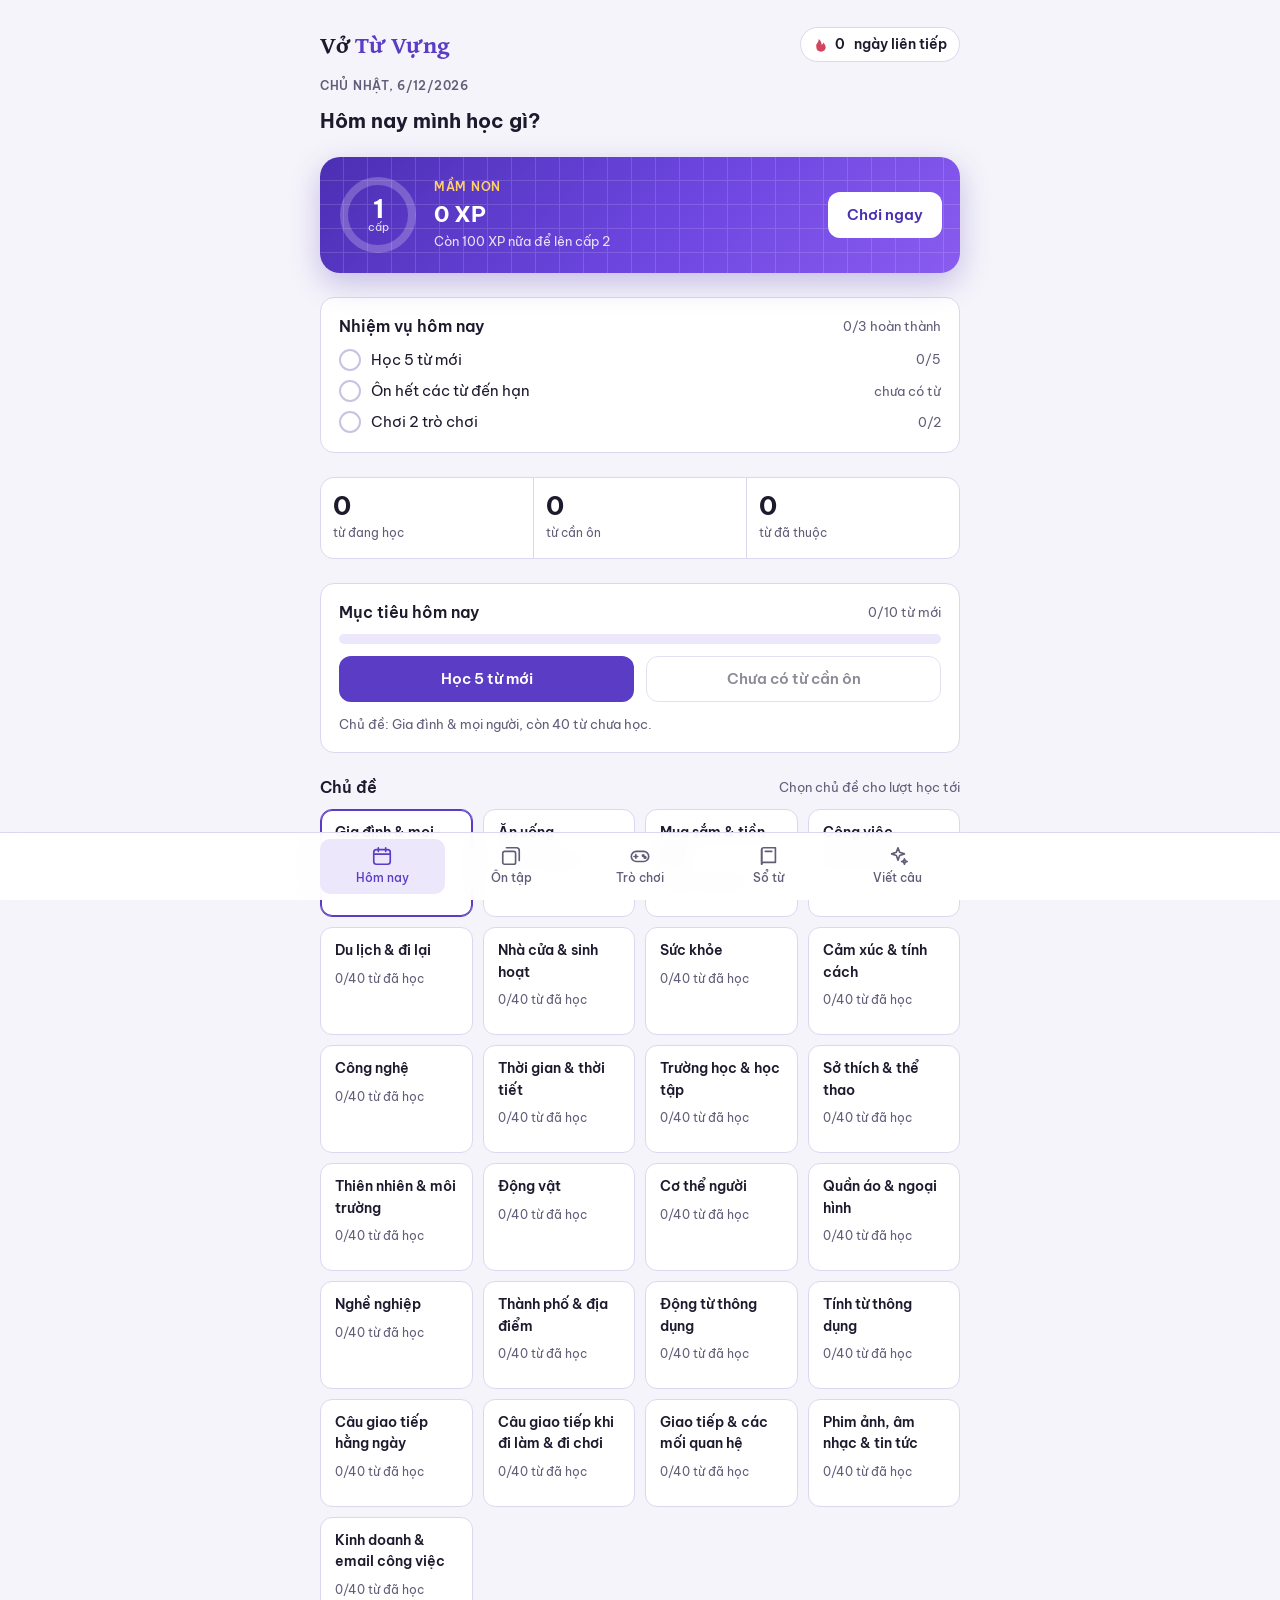
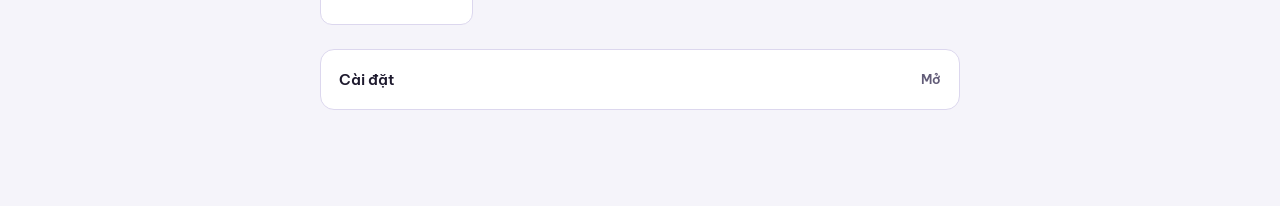
==== commit 738d7847: "Add a games hub, XP levels and daily quests Seven games (quiz, memory, match rush, true/false, word " ====
--- a/index.html
+++ b/index.html
@@ -273,6 +273,131 @@
 @media (hover: none), (max-width: 480px) {
   .kbd-hint { display: none; }
 }
+
+/* ---------- Trang Hôm nay: cấp độ & nhiệm vụ ---------- */
+.hero {
+  display: grid; grid-template-columns: auto 1fr auto; align-items: center; gap: 16px; padding: 18px;
+  border-radius: 20px; color: #fff; position: relative; overflow: hidden;
+  background: linear-gradient(135deg, #4b2fb3 0%, #6d46e0 55%, #8a5cf0 100%);
+  box-shadow: 0 10px 30px rgba(75, 47, 179, .28);
+}
+.hero::after {
+  content: ""; position: absolute; inset: 0; pointer-events: none; opacity: .14;
+  background-image: repeating-linear-gradient(to bottom, transparent 0 23px, #fff 23px 24px), repeating-linear-gradient(to right, transparent 0 23px, #fff 23px 24px);
+}
+.hero > * { position: relative; z-index: 1; }
+.ring { position: relative; width: 80px; height: 80px; }
+.ring svg { width: 80px; height: 80px; transform: rotate(-90deg); }
+.ring circle { fill: none; stroke-width: 8; }
+.ring-bg { stroke: rgba(255, 255, 255, .22); }
+.ring-fg { stroke: #ffd166; stroke-linecap: round; transition: stroke-dashoffset .8s ease; }
+.ring-num { position: absolute; inset: 0; display: grid; place-content: center; text-align: center; line-height: 1; }
+.ring-num b { font-size: 26px; }
+.ring-num span { font-size: 11px; opacity: .85; }
+.hero-eyebrow { color: #ffd166; }
+.hero-xp { font-size: 22px; font-weight: 700; font-variant-numeric: tabular-nums; }
+.hero .small { opacity: .85; }
+.hero-play { background: #fff; color: #4b2fb3; }
+@media (max-width: 480px) { .hero { grid-template-columns: auto 1fr; } .hero-play { grid-column: 1 / -1; } }
+.quests { list-style: none; margin: 0; padding: 0; display: flex; flex-direction: column; gap: 8px; }
+.quests li { display: flex; align-items: center; gap: 10px; }
+.quests .q-text { flex: 1; }
+.quests .check { width: 22px; height: 22px; border-radius: 50%; border: 2px solid var(--rule-strong); display: grid; place-items: center; font-size: 13px; font-weight: 700; flex: none; }
+.quests li.done .check { background: var(--good); border-color: var(--good); color: #fff; }
+.quests li.done .q-text { color: var(--muted); text-decoration: line-through; }
+
+/* ---------- Kho trò chơi ---------- */
+.games { display: grid; grid-template-columns: repeat(auto-fill, minmax(260px, 1fr)); gap: 12px; }
+.game-card {
+  display: flex; gap: 14px; align-items: center; text-align: left; padding: 14px; border-radius: 16px; cursor: pointer;
+  border: 1px solid var(--rule); background: var(--card); color: var(--ink); transition: transform .12s ease, box-shadow .2s ease, border-color .2s;
+}
+.game-card:hover { transform: translateY(-2px); box-shadow: var(--shadow); border-color: color-mix(in srgb, var(--g) 50%, var(--rule)); }
+.game-icon { width: 56px; height: 56px; border-radius: 14px; display: grid; place-items: center; flex: none; color: #fff;
+  background: linear-gradient(145deg, color-mix(in srgb, var(--g) 80%, #fff), var(--g)); box-shadow: 0 6px 16px color-mix(in srgb, var(--g) 35%, transparent); }
+.game-icon svg { width: 28px; height: 28px; }
+.game-meta { display: flex; flex-direction: column; gap: 2px; min-width: 0; }
+.game-meta strong { font-size: 16px; }
+.game-best { font-size: 12px; font-weight: 600; color: var(--g); margin-top: 2px; }
+
+/* ---------- Thanh điểm & đồng hồ ---------- */
+.hud { display: flex; gap: 8px; }
+.hud-item { flex: 1; background: var(--card); border: 1px solid var(--rule); border-radius: 12px; padding: 8px 10px; text-align: center; }
+.hud-item b { display: block; font-size: 20px; font-variant-numeric: tabular-nums; line-height: 1.2; }
+.hud-item span { font-size: 11px; color: var(--muted); }
+.hud-item.hot { border-color: var(--warn); background: var(--warn-soft); color: var(--warn); }
+.hud-item.lives b { color: var(--margin); letter-spacing: 2px; }
+.timer { position: relative; height: 26px; border-radius: 13px; background: var(--accent-soft); overflow: hidden; }
+.timer i { position: absolute; inset: 0 auto 0 0; background: linear-gradient(90deg, var(--accent), color-mix(in srgb, var(--accent) 60%, #ec4899)); border-radius: 13px; transition: width .25s linear; }
+.timer span { position: relative; display: block; text-align: center; font-size: 13px; font-weight: 700; line-height: 26px; font-variant-numeric: tabular-nums; color: var(--ink); }
+
+/* Lật thẻ */
+.mem-grid { display: grid; grid-template-columns: repeat(4, 1fr); gap: 8px; perspective: 800px; }
+@media (max-width: 420px) { .mem-grid { grid-template-columns: repeat(3, 1fr); } .mem-card { aspect-ratio: 1 / 1; } }
+.mem-card { position: relative; aspect-ratio: 3 / 4; max-width: 100%; border: 0; padding: 0; background: none; cursor: pointer; transform-style: preserve-3d; transition: transform .35s ease; }
+.mem-card.up { transform: rotateY(180deg); }
+.mem-back, .mem-front { position: absolute; inset: 0; border-radius: 12px; display: grid; place-items: center; backface-visibility: hidden; -webkit-backface-visibility: hidden; padding: 6px; text-align: center; overflow-wrap: anywhere; }
+.mem-back { background: linear-gradient(145deg, #6d46e0, #4b2fb3); color: rgba(255, 255, 255, .7); font-size: 26px; font-weight: 700;
+  background-image: repeating-linear-gradient(45deg, rgba(255,255,255,.08) 0 6px, transparent 6px 12px), linear-gradient(145deg, #6d46e0, #4b2fb3); }
+.mem-front { transform: rotateY(180deg); background: var(--card); border: 1.5px solid var(--rule-strong); font-size: 14px; font-weight: 600; }
+.mem-front.en { font-size: 17px; }
+.mem-card.matched .mem-front { background: var(--good-soft); border-color: var(--good); color: var(--good); }
+
+/* Nối nhanh */
+.rush { display: grid; grid-template-columns: 1fr 1fr; gap: 10px; }
+.rush-col { display: flex; flex-direction: column; gap: 8px; }
+.rush-item { min-height: 54px; padding: 8px 10px; border-radius: 12px; border: 1.5px solid var(--rule-strong); background: var(--card); cursor: pointer; font-weight: 600; font-size: 14px; animation: pop .25s ease; }
+.rush-item.en { font-size: 17px; }
+.rush-item.sel { border-color: var(--accent); background: var(--accent-soft); color: var(--accent); }
+
+/* Đúng hay Sai */
+.tf-card { text-align: center; align-items: center; display: flex; flex-direction: column; gap: 6px; }
+.tf-card .row { justify-content: center; }
+.tf-eq { color: var(--muted); font-size: 13px; }
+.tf-btns { display: grid; grid-template-columns: 1fr 1fr; gap: 12px; }
+.tf-btns button { min-height: 72px; border-radius: 16px; border: 0; font-size: 20px; font-weight: 700; cursor: pointer; color: #fff; display: flex; flex-direction: column; align-items: center; justify-content: center; }
+.tf-btns small { font-size: 11px; font-weight: 500; opacity: .8; }
+.tf-no { background: var(--margin); }
+.tf-yes { background: var(--good); }
+@media (hover: none) { .tf-btns small { display: none; } }
+
+/* Mưa từ */
+.rain-target { display: flex; align-items: baseline; gap: 8px; flex-wrap: wrap; padding: 10px 14px; border-radius: 12px; background: var(--accent-soft); }
+.rain-target b { font-size: 20px; }
+.arena { position: relative; height: 380px; border-radius: 16px; overflow: hidden; border: 1px solid var(--rule);
+  background: linear-gradient(to bottom, color-mix(in srgb, #3b7de0 12%, var(--card)), var(--card)); }
+.arena::after { content: ""; position: absolute; left: 0; right: 0; bottom: 0; height: 6px; background: var(--margin); opacity: .6; }
+.drop { position: absolute; top: 0; padding: 8px 14px; border-radius: 999px; border: 1.5px solid #3b7de0; background: var(--card); color: var(--ink);
+  font-size: 17px; font-weight: 700; cursor: pointer; white-space: nowrap; box-shadow: 0 4px 12px rgba(59, 125, 224, .2); will-change: transform; }
+
+/* Xếp chữ */
+.slots, .tiles { display: flex; gap: 6px; flex-wrap: wrap; justify-content: center; }
+.slot, .tile { width: 40px; height: 48px; border-radius: 10px; font-size: 22px; font-weight: 700; text-transform: lowercase; display: grid; place-items: center; }
+.slot { border: 2px dashed var(--rule-strong); background: transparent; cursor: pointer; }
+.slot.filled { border-style: solid; border-color: var(--accent); background: var(--accent-soft); color: var(--accent); }
+.slots.ok .slot { border-color: var(--good); background: var(--good-soft); color: var(--good); }
+.tile { border: 1px solid var(--rule-strong); background: var(--card); cursor: pointer; box-shadow: 0 3px 0 var(--rule-strong); }
+.tile:active { transform: translateY(2px); box-shadow: 0 1px 0 var(--rule-strong); }
+.tile[disabled] { opacity: .25; box-shadow: none; }
+
+/* Xếp câu */
+.answer-line { min-height: 56px; padding: 8px; border-radius: 12px; border: 2px dashed var(--rule-strong); display: flex; flex-wrap: wrap; gap: 6px; align-content: flex-start; }
+.answer-line.ok { border-style: solid; border-color: var(--good); background: var(--good-soft); }
+.answer-line.no { border-style: solid; border-color: var(--margin); background: var(--margin-soft); }
+.chip-bank { display: flex; flex-wrap: wrap; gap: 6px; }
+.chip-word { padding: 8px 12px; border-radius: 10px; border: 1px solid var(--rule-strong); background: var(--card); font-size: 17px; cursor: pointer; box-shadow: 0 2px 0 var(--rule-strong); }
+.chip-bank .chip-word[disabled] { visibility: hidden; }
+
+/* Hiệu ứng */
+.confetti { position: fixed; inset: 0; pointer-events: none; z-index: 50; }
+.float-pts { position: absolute; transform: translate(-50%, 0); font-weight: 800; font-size: 18px; color: var(--good); pointer-events: none; z-index: 40; animation: floatUp .9s ease-out forwards; }
+.float-pts.bad { color: var(--margin); }
+@keyframes floatUp { from { opacity: 1; transform: translate(-50%, 0); } to { opacity: 0; transform: translate(-50%, -48px); } }
+.shake { animation: shake .4s ease; }
+@keyframes shake { 20%, 60% { transform: translateX(-6px); } 40%, 80% { transform: translateX(6px); } }
+.result .score { font-size: 56px; background: linear-gradient(90deg, var(--accent), #ec4899); -webkit-background-clip: text; background-clip: text; color: transparent; }
+
+#quiz { display: flex; flex-direction: column; gap: 12px; }
 </style>
 </head>
 <body>
@@ -292,6 +417,8 @@
         <p class="eyebrow" id="today-date"></p>
         <h2 id="today-title">Hôm nay mình học gì?</h2>
       </div>
+      <div class="hero" id="hero"></div>
+      <div class="panel stack" id="quests"></div>
       <div class="stats">
         <div class="stat"><b id="st-learned">0</b><span>từ đang học</span></div>
         <div class="stat"><b id="st-due">0</b><span>từ cần ôn</span></div>
@@ -333,6 +460,7 @@
             <select class="select" id="set-voice"><option value="">Mặc định của máy</option></select>
           </div>
           <label class="row small"><input type="checkbox" id="set-auto"> Tự đọc to khi hiện từ mới</label>
+          <label class="row small"><input type="checkbox" id="set-sound"> Âm thanh hiệu ứng trong trò chơi</label>
           <p class="small muted" id="save-status">Tiến độ được lưu trên trình duyệt này.</p>
           <div class="row">
             <button class="btn sm ghost" type="button" id="btn-reset">Xóa toàn bộ tiến độ</button>
@@ -354,10 +482,12 @@
 
     <!-- Luyện tập -->
     <section id="view-practice" class="stack-lg" hidden>
-      <div class="stack">
-        <p class="eyebrow">Luyện tập</p>
-        <h2>Kiểm tra nhanh 10 câu</h2>
-        <div class="chips" id="modes" role="group" aria-label="Kiểu bài"></div>
+      <div class="stack" id="practice-head">
+        <div class="spread">
+          <div class="stack" style="gap:4px"><p class="eyebrow" id="pr-eyebrow">Trò chơi</p><h2 id="pr-title">Chơi mà học</h2></div>
+          <button class="btn sm ghost" type="button" id="pr-back" hidden>← Tất cả trò chơi</button>
+        </div>
+        <div class="chips" id="modes" role="group" aria-label="Kiểu bài" hidden></div>
       </div>
       <div id="quiz"></div>
     </section>
@@ -436,8 +566,8 @@
       Ôn tập<span class="badge" id="due-badge" hidden>0</span>
     </button>
     <button class="tab" type="button" data-view="practice">
-      <svg viewBox="0 0 24 24" fill="none" stroke="currentColor" stroke-width="1.8" stroke-linecap="round" stroke-linejoin="round" aria-hidden="true"><circle cx="12" cy="12" r="9"/><circle cx="12" cy="12" r="5"/><circle cx="12" cy="12" r="1.5"/></svg>
-      Luyện tập
+      <svg viewBox="0 0 24 24" fill="none" stroke="currentColor" stroke-width="1.8" stroke-linecap="round" stroke-linejoin="round" aria-hidden="true"><rect x="2.5" y="7" width="19" height="11" rx="5.5"/><path d="M7.5 10.5v4M5.5 12.5h4"/><circle cx="15.5" cy="11.5" r=".9" fill="currentColor"/><circle cx="17.5" cy="13.5" r=".9" fill="currentColor"/></svg>
+      Trò chơi
     </button>
     <button class="tab" type="button" data-view="words">
       <svg viewBox="0 0 24 24" fill="none" stroke="currentColor" stroke-width="1.8" stroke-linecap="round" stroke-linejoin="round" aria-hidden="true"><path d="M4 5a2 2 0 0 1 2-2h13v16H6a2 2 0 0 0-2 2z"/><path d="M4 21V5M8 7h7"/></svg>
@@ -1638,7 +1768,7 @@
 
 // ---------- Trạng thái & lưu trữ ----------
 const LS_KEY = "vo-tu-vung:v1";
-const defaults = () => ({ v: 1, updatedAt: 0, goal: 10, rate: 0.9, voice: "", auto: true, topic: TOPICS[0].id, cards: {}, days: {}, custom: [] });
+const defaults = () => ({ v: 1, updatedAt: 0, goal: 10, rate: 0.9, voice: "", auto: true, topic: TOPICS[0].id, cards: {}, days: {}, custom: [], xp: 0, best: {}, sound: true });
 
 function normalize(s) {
   const d = defaults();
@@ -1650,6 +1780,9 @@
   if (typeof out.cards !== "object" || !out.cards || Array.isArray(out.cards)) out.cards = {};
   if (typeof out.days !== "object" || !out.days || Array.isArray(out.days)) out.days = {};
   if (!Array.isArray(out.custom)) out.custom = [];
+  out.xp = Math.max(0, Number(out.xp) || 0);
+  if (typeof out.best !== "object" || !out.best || Array.isArray(out.best)) out.best = {};
+  out.sound = out.sound !== false;
   out.custom = out.custom.filter((w) => w && typeof w.id === "string" && typeof w.w === "string" && w.w.trim());
   if (!TOPICS.some((t) => t.id === out.topic)) out.topic = TOPICS[0].id;
   return out;
@@ -1755,7 +1888,7 @@
   while (keys.length > 400) delete state.days[keys.shift()];
 }
 function streak() {
-  const active = (k) => { const d = state.days[k]; return d && (d.n + d.r + d.q + d.s) > 0; };
+  const active = (k) => { const d = state.days[k]; return d && (d.n + d.r + d.q + d.s + (d.g || 0)) > 0; };
   let k = dayKey();
   if (!active(k)) k = addDays(k, -1);
   let n = 0;
@@ -2392,6 +2525,629 @@
   renderCurrent();
 }
 
+// ---------- Hiệu ứng: âm thanh, pháo giấy, rung ----------
+let audioCtx = null;
+function tone(freq, dur, when = 0, type = "sine", vol = 0.08) {
+  if (!state.sound) return;
+  try {
+    audioCtx = audioCtx || new (window.AudioContext || window.webkitAudioContext)();
+    const t = audioCtx.currentTime + when;
+    const o = audioCtx.createOscillator(), g = audioCtx.createGain();
+    o.type = type; o.frequency.value = freq;
+    g.gain.setValueAtTime(vol, t);
+    g.gain.exponentialRampToValueAtTime(0.0001, t + dur);
+    o.connect(g).connect(audioCtx.destination);
+    o.start(t); o.stop(t + dur + 0.02);
+  } catch { /* không có âm thanh */ }
+}
+const sfx = {
+  good(combo = 1) { const b = 520 + Math.min(combo, 8) * 40; tone(b, 0.12); tone(b * 1.5, 0.16, 0.08); },
+  bad() { tone(180, 0.22, 0, "triangle", 0.1); },
+  flip() { tone(760, 0.05, 0, "square", 0.03); },
+  win() { [523, 659, 784, 1046].forEach((f, i) => tone(f, 0.2, i * 0.1)); },
+  tick() { tone(1200, 0.03, 0, "square", 0.02); },
+};
+function buzz(ms) { try { navigator.vibrate && navigator.vibrate(ms); } catch { /* bỏ qua */ } }
+
+function confetti() {
+  if (matchMedia("(prefers-reduced-motion: reduce)").matches) return;
+  const c = h("canvas", { class: "confetti", "aria-hidden": "true" });
+  document.body.append(c);
+  const ctx = c.getContext("2d");
+  const W = (c.width = innerWidth), H = (c.height = innerHeight);
+  const colors = ["#5b3cc4", "#d2455e", "#1e8757", "#e9b04d", "#3b82f6", "#ec4899"];
+  const parts = Array.from({ length: 140 }, () => ({
+    x: W / 2 + (Math.random() - 0.5) * 80, y: H * 0.35, vx: (Math.random() - 0.5) * 14, vy: -Math.random() * 14 - 4,
+    r: Math.random() * 6 + 3, c: colors[(Math.random() * colors.length) | 0], a: Math.random() * 6, s: (Math.random() - 0.5) * 0.3,
+  }));
+  const t0 = performance.now();
+  (function frame(t) {
+    ctx.clearRect(0, 0, W, H);
+    for (const p of parts) {
+      p.vy += 0.35; p.vx *= 0.99; p.x += p.vx; p.y += p.vy; p.a += p.s;
+      ctx.save(); ctx.translate(p.x, p.y); ctx.rotate(p.a); ctx.fillStyle = p.c;
+      ctx.fillRect(-p.r / 2, -p.r / 4, p.r, p.r / 2); ctx.restore();
+    }
+    if (t - t0 < 2200) requestAnimationFrame(frame); else c.remove();
+  })(t0);
+}
+
+function floatText(target, text, cls = "") {
+  const r = target.getBoundingClientRect();
+  const f = h("div", { class: "float-pts " + cls, text, style: "left:" + (r.left + r.width / 2) + "px;top:" + (r.top + window.scrollY) + "px" });
+  document.body.append(f);
+  setTimeout(() => f.remove(), 900);
+}
+function shake(el) { el.classList.remove("shake"); void el.offsetWidth; el.classList.add("shake"); }
+
+// ---------- Điểm kinh nghiệm & cấp độ ----------
+function levelInfo(xp = state.xp) {
+  let level = 1, need = 100, rest = xp;
+  while (rest >= need) { rest -= need; level++; need = 100 + (level - 1) * 50; }
+  return { level, into: rest, need };
+}
+const RANKS = ["Mầm non", "Tập sự", "Chăm chỉ", "Tiến bộ", "Vững vàng", "Tự tin", "Lưu loát", "Cao thủ", "Bậc thầy", "Huyền thoại"];
+const rankName = (lv) => RANKS[Math.min(RANKS.length - 1, Math.floor((lv - 1) / 3))];
+
+function gainXP(n) {
+  if (!n) return;
+  const before = levelInfo().level;
+  state.xp += n;
+  const after = levelInfo().level;
+  if (after > before) setTimeout(() => { toast("Lên cấp " + after + "! Danh hiệu: " + rankName(after)); sfx.win(); confetti(); }, 300);
+}
+
+// Cộng XP cho các hoạt động sẵn có
+{
+  const _applyGrade = applyGrade;
+  applyGrade = function (id, grade, lapsed) { _applyGrade(id, grade, lapsed); gainXP(grade === "again" ? 1 : 4); };
+  const _addCard = addCard;
+  addCard = function (id, known) { _addCard(id, known); gainXP(known ? 2 : 6); };
+  const _finish = finishQuestion;
+  finishQuestion = function (ok, w) { _finish(ok, w); if (ok) { gainXP(5); sfx.good(); } else { sfx.bad(); buzz(60); } };
+}
+
+// ---------- Trang Hôm nay: thẻ cấp độ & nhiệm vụ ----------
+{
+  const _today = RENDER.today;
+  RENDER.today = () => {
+    _today();
+    const L = levelInfo();
+    const pct = L.into / L.need;
+    const R = 34, C = 2 * Math.PI * R;
+    $("#hero").innerHTML = "";
+    $("#hero").append(
+      h("div", { class: "ring", html:
+        '<svg viewBox="0 0 80 80" aria-hidden="true"><circle cx="40" cy="40" r="' + R + '" class="ring-bg"/><circle cx="40" cy="40" r="' + R +
+        '" class="ring-fg" stroke-dasharray="' + C + '" stroke-dashoffset="' + C * (1 - pct) + '"/></svg>' },
+        h("div", { class: "ring-num" }, h("b", { text: L.level }), h("span", { text: "cấp" }))),
+      h("div", { class: "hero-body" },
+        h("p", { class: "eyebrow hero-eyebrow", text: rankName(L.level) }),
+        h("p", { class: "hero-xp", text: state.xp.toLocaleString("vi-VN") + " XP" }),
+        h("p", { class: "small", text: "Còn " + (L.need - L.into) + " XP nữa để lên cấp " + (L.level + 1) })),
+      h("button", { class: "btn hero-play", type: "button", text: "Chơi ngay", onclick: () => { game = null; show("practice"); } }));
+
+    const log = todayLog();
+    const due = dueIds().length;
+    const quests = [
+      { done: log.n >= Math.min(5, state.goal), text: "Học 5 từ mới", prog: Math.min(log.n, 5) + "/5" },
+      { done: due === 0 && Object.keys(state.cards).length > 0, text: "Ôn hết các từ đến hạn", prog: due ? "còn " + due : Object.keys(state.cards).length ? "xong" : "chưa có từ" },
+      { done: (log.g || 0) >= 2, text: "Chơi 2 trò chơi", prog: Math.min(log.g || 0, 2) + "/2" },
+    ];
+    const doneN = quests.filter((q) => q.done).length;
+    $("#quests").replaceChildren(
+      h("div", { class: "spread" }, h("h3", { text: "Nhiệm vụ hôm nay" }), h("span", { class: "small muted", text: doneN + "/3 hoàn thành" })),
+      h("ul", { class: "quests" }, quests.map((q) => h("li", { class: q.done ? "done" : "" },
+        h("span", { class: "check", "aria-hidden": "true", text: q.done ? "✓" : "" }),
+        h("span", { class: "q-text", text: q.text }), h("span", { class: "small muted", text: q.prog })))));
+    $("#set-sound").checked = !!state.sound;
+  };
+  $("#set-sound").addEventListener("change", (e) => { state.sound = e.target.checked; commit(); if (state.sound) sfx.good(); });
+}
+
+// ---------- Khung trò chơi ----------
+let game = null;
+const GAMES = [];
+
+function gamePool(min = 8, filter = () => true) {
+  const learned = Object.keys(state.cards).map((id) => WORDS[id]).filter((w) => w && filter(w));
+  if (learned.length >= min) return learned;
+  const topic = topicWords(state.topic).filter(filter);
+  const extra = shuffle(Object.values(WORDS).filter(filter));
+  const seen = new Set();
+  return [...learned, ...topic, ...extra].filter((w) => !seen.has(w.id) && seen.add(w.id)).slice(0, Math.max(min, 40));
+}
+const isWord = (w) => w.p !== "s";
+
+function startGame(id) {
+  game = id;
+  const g = GAMES.find((x) => x.id === id);
+  if (g && g.start) g.start();
+  renderCurrent();
+}
+
+function finishGame(id, score, lines = []) {
+  const g = GAMES.find((x) => x.id === id);
+  const prev = state.best[id] || 0;
+  const record = score > prev;
+  if (record) state.best[id] = score;
+  const log = todayLog(); log.g = (log.g || 0) + 1;
+  gainXP(Math.round(score / 10) + 10);
+  commit();
+  if (record && score > 0) { confetti(); sfx.win(); } else sfx.good(3);
+  const root = $("#quiz");
+  root.replaceChildren(h("div", { class: "sheet stack pop result" },
+    h("p", { class: "eyebrow", text: g.name + (record && score > 0 ? " · Kỷ lục mới!" : "") }),
+    h("div", { class: "score", text: score.toLocaleString("vi-VN") }),
+    h("p", { class: "muted", text: "Điểm cao nhất: " + Math.max(prev, score).toLocaleString("vi-VN") + " · +" + (Math.round(score / 10) + 10) + " XP" }),
+    lines.map((l) => (typeof l === "string" ? h("p", { text: l }) : l)),
+    h("div", { class: "grid-2" },
+      h("button", { class: "btn", type: "button", text: "Chơi lại", onclick: () => startGame(id) }),
+      h("button", { class: "btn ghost", type: "button", text: "Trò khác", onclick: () => { game = null; renderCurrent(); } }))));
+}
+
+function missedList(words) {
+  if (!words.length) return null;
+  return h("div", { class: "stack", style: "gap:6px" }, h("p", { class: "eyebrow", text: "Từ cần xem lại" }),
+    words.slice(0, 8).map((w) => h("div", { class: "row" }, h("b", { class: "en", lang: "en", text: w.w }), h("span", { class: "muted", text: "· " + w.vi }), speakBtn(w.w))));
+}
+
+{
+  const renderQuiz = RENDER.practice;
+  RENDER.practice = () => {
+    const back = $("#pr-back"), modes = $("#modes");
+    back.hidden = !game;
+    modes.hidden = game !== "quiz";
+    const g = GAMES.find((x) => x.id === game);
+    $("#pr-eyebrow").textContent = g ? "Trò chơi" : "Trò chơi · " + GAMES.length + " trò";
+    $("#pr-title").textContent = g ? g.name : "Chơi mà học";
+    if (game === "quiz") { renderQuiz(); return; }
+    if (g) { g.render($("#quiz")); return; }
+    renderHub();
+  };
+  $("#pr-back").addEventListener("click", () => { if (GAMES.find((x) => x.id === game)?.stop) GAMES.find((x) => x.id === game).stop(); game = null; renderCurrent(); });
+}
+
+function renderHub() {
+  const root = $("#quiz");
+  root.replaceChildren(
+    h("p", { class: "muted", text: "Trò chơi lấy từ bạn đã học. Chưa học đủ thì lấy thêm từ chủ đề đang chọn." }),
+    h("div", { class: "games" }, GAMES.map((g) => h("button", {
+      class: "game-card", type: "button", style: "--g:" + g.color, onclick: () => startGame(g.id),
+    },
+      h("span", { class: "game-icon", html: g.icon }),
+      h("span", { class: "game-meta" },
+        h("strong", { text: g.name }),
+        h("span", { class: "small muted", text: g.desc }),
+        h("span", { class: "game-best", text: state.best[g.id] ? "Kỷ lục " + state.best[g.id].toLocaleString("vi-VN") : "Chưa chơi" }))))));
+}
+
+// ---------- Các trò chơi (phần 1) ----------
+const ICON = (d) => '<svg viewBox="0 0 24 24" fill="none" stroke="currentColor" stroke-width="1.9" stroke-linecap="round" stroke-linejoin="round" aria-hidden="true">' + d + "</svg>";
+
+function timerBar(total, left) {
+  return h("div", { class: "timer", "aria-label": "Còn " + Math.ceil(left) + " giây" },
+    h("i", { style: "width:" + Math.max(0, (left / total) * 100) + "%" }), h("span", { text: Math.ceil(left) + "s" }));
+}
+function hud(items) {
+  return h("div", { class: "hud" }, items.map(([k, v, cls]) => h("div", { class: "hud-item " + (cls || "") }, h("b", { text: v }), h("span", { text: k }))));
+}
+
+// 1. Trắc nghiệm (bài luyện tập cũ)
+GAMES.push({
+  id: "quiz", name: "Trắc nghiệm", desc: "10 câu: chọn nghĩa, chọn từ, nghe và viết", color: "#5b3cc4",
+  icon: ICON('<path d="M9 11l3 3 8-8"/><path d="M20 12v6a2 2 0 0 1-2 2H6a2 2 0 0 1-2-2V6a2 2 0 0 1 2-2h9"/>'),
+  start() { quiz = null; },
+});
+{
+  const _next = nextQuestion;
+  nextQuestion = function () {
+    _next();
+    if (quiz && quiz.i >= quiz.list.length && !quiz.counted) {
+      quiz.counted = true;
+      const score = quiz.right * 100;
+      if (score > (state.best.quiz || 0)) state.best.quiz = score;
+      const log = todayLog(); log.g = (log.g || 0) + 1;
+      gainXP(10); commit();
+      if (quiz.right === quiz.list.length) { confetti(); sfx.win(); }
+    }
+  };
+}
+
+// 2. Lật thẻ ghép đôi
+let mem = null;
+GAMES.push({
+  id: "memory", name: "Lật thẻ ghép đôi", desc: "Lật 2 thẻ, ghép từ tiếng Anh với nghĩa", color: "#e0567a",
+  icon: ICON('<rect x="3" y="4" width="8" height="11" rx="2"/><rect x="13" y="9" width="8" height="11" rx="2"/>'),
+  start() {
+    const words = shuffle(gamePool(6, isWord)).slice(0, 6);
+    const cards = shuffle(words.flatMap((w) => [{ id: w.id, side: "en", text: w.w }, { id: w.id, side: "vi", text: w.vi }]));
+    mem = { words, cards, open: [], done: new Set(), moves: 0, t0: Date.now(), lock: false };
+  },
+  render(root) {
+    root.replaceChildren(hud([["lượt lật", mem.moves], ["cặp đúng", mem.done.size + "/6"]]));
+    const grid = h("div", { class: "mem-grid" }, mem.cards.map((c, i) => {
+      const up = mem.open.includes(i) || mem.done.has(c.id);
+      return h("button", {
+        class: "mem-card" + (up ? " up" : "") + (mem.done.has(c.id) ? " matched" : ""), type: "button",
+        "aria-label": up ? c.text : "Thẻ úp",
+        onclick: () => flipMem(i),
+      }, h("span", { class: "mem-back", "aria-hidden": "true", text: "?" }), h("span", { class: "mem-front " + (c.side === "en" ? "en" : ""), lang: c.side === "en" ? "en" : null, text: c.text }));
+    }));
+    root.append(grid);
+  },
+});
+function flipMem(i) {
+  if (mem.lock || mem.open.includes(i) || mem.done.has(mem.cards[i].id)) return;
+  sfx.flip();
+  mem.open.push(i);
+  if (mem.cards[i].side === "en") speak(mem.cards[i].text);
+  if (mem.open.length === 2) {
+    mem.moves++;
+    const [a, b] = mem.open.map((k) => mem.cards[k]);
+    if (a.id === b.id) {
+      mem.done.add(a.id); mem.open = []; sfx.good(mem.done.size);
+      if (mem.done.size === 6) {
+        const sec = Math.round((Date.now() - mem.t0) / 1000);
+        renderCurrent();
+        setTimeout(() => finishGame("memory", Math.max(100, 1200 - mem.moves * 25 - sec * 5),
+          ["Hoàn thành trong " + sec + " giây với " + mem.moves + " lượt lật."]), 500);
+        return;
+      }
+    } else {
+      mem.lock = true; sfx.bad();
+      renderCurrent();
+      setTimeout(() => { mem.open = []; mem.lock = false; renderCurrent(); }, 850);
+      return;
+    }
+  }
+  renderCurrent();
+}
+
+// 3. Nối nhanh 60 giây
+let rush = null;
+GAMES.push({
+  id: "rush", name: "Nối nhanh", desc: "60 giây nối từ với nghĩa, nối liền để nhân combo", color: "#0f9d8a",
+  icon: ICON('<circle cx="6" cy="7" r="2.5"/><circle cx="18" cy="17" r="2.5"/><path d="M8.5 7h3a3 3 0 0 1 3 3v4a3 3 0 0 0 3 3"/><path d="M13 3l-2 5h4l-2 5"/>'),
+  start() {
+    const pool = shuffle(gamePool(10, isWord));
+    rush = { pool, next: 0, left: [], right: [], sel: null, score: 0, combo: 0, best: 0, total: 60, end: Date.now() + 60000, missed: [], timer: null };
+    for (let i = 0; i < 5; i++) addRushPair();
+    rush.right = shuffle(rush.right);
+    clearInterval(rush.timer);
+    rush.timer = setInterval(() => {
+      if (current !== "practice" || game !== "rush") return;
+      const t = $(".timer", $("#quiz"));
+      const left = (rush.end - Date.now()) / 1000;
+      if (left <= 0) { clearInterval(rush.timer); finishGame("rush", rush.score, ["Combo dài nhất: x" + rush.best], ); const m = missedList(rush.missed); if (m) $(".result").insertBefore(m, $(".result .grid-2")); return; }
+      if (t) t.replaceWith(timerBar(rush.total, left));
+    }, 250);
+  },
+  stop() { if (rush) clearInterval(rush.timer); },
+  render(root) {
+    const left = (rush.end - Date.now()) / 1000;
+    root.replaceChildren(timerBar(rush.total, left), hud([["điểm", rush.score], ["combo", "x" + Math.max(1, rush.combo), rush.combo >= 3 ? "hot" : ""]]));
+    const col = (items, side) => h("div", { class: "rush-col" }, items.map((w) => h("button", {
+      class: "rush-item " + (side === "en" ? "en" : "") + (rush.sel && rush.sel.side === side && rush.sel.id === w.id ? " sel" : ""),
+      type: "button", lang: side === "en" ? "en" : null, "data-id": w.id, text: side === "en" ? w.w : w.vi,
+      onclick: (e) => pickRush(side, w, e.currentTarget),
+    })));
+    root.append(h("div", { class: "rush" }, col(rush.left, "en"), col(rush.right, "vi")));
+  },
+});
+function addRushPair() {
+  const used = new Set([...rush.left, ...rush.right].map((w) => w.id));
+  let w = null;
+  for (let k = 0; k < rush.pool.length; k++) { const c = rush.pool[(rush.next + k) % rush.pool.length]; if (!used.has(c.id)) { w = c; rush.next += k + 1; break; } }
+  if (!w) return;
+  rush.left.push(w); rush.right.push(w);
+}
+function pickRush(side, w, el) {
+  if (!rush.sel || rush.sel.side === side) { rush.sel = { side, id: w.id }; if (side === "en") speak(w.w); sfx.flip(); renderCurrent(); return; }
+  if (rush.sel.id === w.id) {
+    rush.combo++; rush.best = Math.max(rush.best, rush.combo);
+    const pts = 10 * Math.min(rush.combo, 5);
+    rush.score += pts; floatText(el, "+" + pts); sfx.good(rush.combo);
+    const li = rush.left.findIndex((x) => x.id === w.id), ri = rush.right.findIndex((x) => x.id === w.id);
+    rush.left.splice(li, 1); rush.right.splice(ri, 1);
+    addRushPair();
+    const nw = rush.left[rush.left.length - 1];
+    if (nw && !rush.right.includes(nw)) rush.right.push(nw);
+    // chèn nghĩa mới vào vị trí ngẫu nhiên để không đoán theo thứ tự
+    if (nw) { rush.right.splice(rush.right.indexOf(nw), 1); rush.right.splice(Math.floor(Math.random() * (rush.right.length + 1)), 0, nw); }
+  } else {
+    rush.combo = 0; rush.end -= 3000; sfx.bad(); buzz(80);
+    const miss = WORDS[rush.sel.side === "en" ? rush.sel.id : w.id];
+    if (miss && !rush.missed.includes(miss)) rush.missed.push(miss);
+    floatText(el, "−3s", "bad");
+  }
+  rush.sel = null;
+  renderCurrent();
+}
+
+// 4. Đúng hay Sai
+let tf = null;
+GAMES.push({
+  id: "truefalse", name: "Đúng hay Sai", desc: "45 giây phản xạ: nghĩa này có đúng không?", color: "#f08c2e",
+  icon: ICON('<path d="M4 12l4 4 8-9"/><path d="M15 15l5 5M20 15l-5 5"/>'),
+  start() {
+    tf = { pool: shuffle(gamePool(10, isWord)), i: 0, score: 0, combo: 0, best: 0, right: 0, total: 45, end: Date.now() + 45000, missed: [], q: null, timer: null };
+    nextTF();
+    clearInterval(tf.timer);
+    tf.timer = setInterval(() => {
+      if (current !== "practice" || game !== "truefalse") return;
+      const left = (tf.end - Date.now()) / 1000;
+      if (left <= 0) { clearInterval(tf.timer); endTF(); return; }
+      const t = $(".timer", $("#quiz")); if (t) t.replaceWith(timerBar(tf.total, left));
+    }, 250);
+  },
+  stop() { if (tf) clearInterval(tf.timer); },
+  render(root) {
+    const q = tf.q;
+    root.replaceChildren(timerBar(tf.total, (tf.end - Date.now()) / 1000),
+      hud([["điểm", tf.score], ["đúng", tf.right], ["combo", "x" + Math.max(1, tf.combo), tf.combo >= 3 ? "hot" : ""]]),
+      h("div", { class: "sheet tf-card pop" },
+        h("div", { class: "row" }, h("span", { class: "headword en", lang: "en", text: q.w.w }), speakBtn(q.w.w)),
+        h("p", { class: "tf-eq", text: "nghĩa là" }),
+        h("p", { class: "meaning", text: q.shown })),
+      h("div", { class: "tf-btns" },
+        h("button", { class: "tf-no", type: "button", onclick: (e) => answerTF(false, e.currentTarget) }, "✗ Sai", h("small", { text: "phím ←" })),
+        h("button", { class: "tf-yes", type: "button", onclick: (e) => answerTF(true, e.currentTarget) }, "✓ Đúng", h("small", { text: "phím →" }))));
+  },
+});
+function nextTF() {
+  const w = tf.pool[tf.i++ % tf.pool.length];
+  const truth = Math.random() < 0.5;
+  let shown = w.vi;
+  if (!truth) { const o = shuffle(Object.values(WORDS).filter((x) => x.vi !== w.vi && x.p === w.p))[0] || shuffle(Object.values(WORDS))[0]; shown = o.vi; }
+  tf.q = { w, truth, shown };
+}
+function answerTF(yes, el) {
+  if (!tf || !tf.q) return;
+  const ok = yes === tf.q.truth;
+  if (ok) { tf.combo++; tf.right++; tf.best = Math.max(tf.best, tf.combo); const p = 10 * Math.min(tf.combo, 5); tf.score += p; floatText(el, "+" + p); sfx.good(tf.combo); }
+  else { tf.combo = 0; sfx.bad(); buzz(80); shake($(".tf-card")); if (!tf.missed.includes(tf.q.w)) tf.missed.push(tf.q.w); floatText(el, tf.q.truth ? "Đúng mà!" : "Sai mà!", "bad"); }
+  nextTF();
+  setTimeout(renderCurrent, ok ? 0 : 350);
+}
+function endTF() {
+  finishGame("truefalse", tf.score, ["Trả lời đúng " + tf.right + " câu, combo dài nhất x" + tf.best + "."]);
+  const m = missedList(tf.missed); if (m) $(".result").insertBefore(m, $(".result .grid-2"));
+  tf.q = null;
+}
+document.addEventListener("keydown", (e) => {
+  if (current !== "practice" || game !== "truefalse" || !tf || !tf.q) return;
+  if (e.key === "ArrowLeft") answerTF(false, $(".tf-no"));
+  if (e.key === "ArrowRight") answerTF(true, $(".tf-yes"));
+});
+
+// ---------- Các trò chơi (phần 2) ----------
+
+// 5. Mưa từ
+let rain = null;
+GAMES.push({
+  id: "rain", name: "Mưa từ", desc: "Chạm đúng từ đang rơi trước khi chạm đất", color: "#3b7de0",
+  icon: ICON('<path d="M7 14a4 4 0 0 1 .5-8 5.5 5.5 0 0 1 10.5 1.5A3.5 3.5 0 0 1 17.5 14"/><path d="M8 17l-1 3M12 16l-1 4M16 17l-1 3"/>'),
+  start() {
+    const pool = shuffle(gamePool(10, (w) => isWord(w) && w.w.length <= 16));
+    rain = { pool, pi: 0, target: null, drops: [], lives: 3, score: 0, combo: 0, right: 0, speed: 42, gap: 1300, last: 0, since: 0, missed: [], raf: 0, prev: 0, over: false };
+    newRainTarget();
+    cancelAnimationFrame(rain.raf);
+    rain.raf = requestAnimationFrame(rainLoop);
+  },
+  stop() { if (rain) { rain.over = true; cancelAnimationFrame(rain.raf); } },
+  render(root) {
+    const arena = h("div", { class: "arena", "aria-label": "Khu vực từ rơi" }, rain.drops.map((d) => d.el));
+    rain.arena = arena;
+    root.replaceChildren(
+      hud([["điểm", rain.score], ["mạng", "♥".repeat(rain.lives) + "♡".repeat(3 - rain.lives), "lives"], ["combo", "x" + Math.max(1, rain.combo), rain.combo >= 3 ? "hot" : ""]]),
+      h("div", { class: "rain-target" }, h("span", { class: "small muted", text: "Tìm từ có nghĩa:" }), h("b", { text: rain.target.vi })),
+      arena);
+  },
+});
+function newRainTarget() {
+  rain.target = rain.pool[rain.pi++ % rain.pool.length];
+  rain.since = 0;
+}
+function spawnDrop() {
+  const onScreen = rain.drops.some((d) => d.w.id === rain.target.id);
+  let w;
+  if (!onScreen && (rain.since >= 2 || Math.random() < 0.4)) w = rain.target;
+  else w = shuffle(rain.pool.filter((x) => x.id !== rain.target.id))[0];
+  rain.since++;
+  const d = { w, y: -40, x: 4 + Math.random() * 62 };
+  d.el = h("button", { class: "drop en", type: "button", lang: "en", text: w.w, style: "left:" + d.x + "%;transform:translateY(-40px)", onclick: () => hitDrop(d) });
+  rain.drops.push(d);
+  if (rain.arena) rain.arena.append(d.el);
+}
+function rainLoop(t) {
+  if (!rain || rain.over) return;
+  if (current !== "practice" || game !== "rain") { rain.prev = 0; rain.raf = requestAnimationFrame(rainLoop); return; }
+  const dt = rain.prev ? Math.min(0.05, (t - rain.prev) / 1000) : 0;
+  rain.prev = t;
+  if (t - rain.last > rain.gap) { rain.last = t; spawnDrop(); }
+  const H = rain.arena ? rain.arena.clientHeight : 380;
+  for (const d of rain.drops.slice()) {
+    d.y += rain.speed * dt;
+    d.el.style.transform = "translateY(" + d.y + "px)";
+    if (d.y > H - 36) {
+      d.el.remove(); rain.drops.splice(rain.drops.indexOf(d), 1);
+      if (d.w.id === rain.target.id) { loseRainLife(d.w); newRainTarget(); renderCurrent(); if (rain.over) return; }
+    }
+  }
+  rain.raf = requestAnimationFrame(rainLoop);
+}
+function hitDrop(d) {
+  if (rain.over) return;
+  if (d.w.id === rain.target.id) {
+    rain.combo++; rain.right++;
+    const p = 10 * Math.min(rain.combo, 5);
+    rain.score += p; floatText(d.el, "+" + p); sfx.good(rain.combo); speak(d.w.w);
+    rain.speed = Math.min(130, rain.speed * 1.05); rain.gap = Math.max(650, rain.gap * 0.97);
+    d.el.remove(); rain.drops.splice(rain.drops.indexOf(d), 1);
+    newRainTarget();
+  } else {
+    floatText(d.el, "Sai rồi", "bad"); d.el.remove(); rain.drops.splice(rain.drops.indexOf(d), 1);
+    loseRainLife(rain.target);
+  }
+  if (!rain.over) renderCurrent();
+}
+function loseRainLife(w) {
+  rain.combo = 0; rain.lives--; sfx.bad(); buzz(100);
+  if (!rain.missed.includes(w)) rain.missed.push(w);
+  if (rain.arena) shake(rain.arena);
+  if (rain.lives <= 0) {
+    rain.over = true; cancelAnimationFrame(rain.raf);
+    finishGame("rain", rain.score, ["Bắt đúng " + rain.right + " từ."]);
+    const m = missedList(rain.missed); if (m) $(".result").insertBefore(m, $(".result .grid-2"));
+  }
+}
+
+// 6. Xếp chữ
+let scr = null;
+GAMES.push({
+  id: "scramble", name: "Xếp chữ", desc: "Sắp lại các chữ cái cho đúng từ", color: "#8b5cf6",
+  icon: ICON('<rect x="3" y="8" width="5" height="8" rx="1.5"/><rect x="9.5" y="8" width="5" height="8" rx="1.5"/><rect x="16" y="8" width="5" height="8" rx="1.5"/><path d="M5.5 5l4-2M18.5 19l-4 2"/>'),
+  start() {
+    const list = shuffle(gamePool(8, (w) => /^[a-z]{3,10}$/i.test(w.w))).slice(0, 8);
+    scr = { list, i: 0, score: 0, missed: [], right: 0 };
+    setupScramble();
+  },
+  render(root) {
+    const w = scr.list[scr.i];
+    const word = w.w.toLowerCase();
+    const slots = h("div", { class: "slots" + (scr.state ? " " + scr.state : "") }, word.split("").map((_, k) => {
+      const ti = scr.placed[k];
+      return h("button", { class: "slot en" + (ti != null ? " filled" : ""), type: "button", text: ti != null ? scr.tiles[ti] : "", disabled: scr.state === "ok",
+        onclick: () => { if (ti == null || scr.state) return; scr.placed = scr.placed.slice(0, k); sfx.flip(); renderCurrent(); } });
+    }));
+    const tiles = h("div", { class: "tiles" }, scr.tiles.map((ch, ti) => h("button", {
+      class: "tile en", type: "button", text: ch, disabled: scr.placed.includes(ti) || !!scr.state,
+      onclick: () => placeTile(ti),
+    })));
+    root.replaceChildren(
+      hud([["câu", (scr.i + 1) + "/" + scr.list.length], ["điểm", scr.score], ["gợi ý", scr.hints]]),
+      h("div", { class: "sheet stack pop", style: "align-items:center;text-align:center" },
+        h("p", { class: "muted", text: "Xếp lại thành từ có nghĩa:" }),
+        h("div", { class: "row", style: "justify-content:center" }, h("p", { class: "meaning", text: w.vi }), speakBtn(w.w)),
+        slots, tiles,
+        scr.state === "ok" ? h("p", { class: "feedback ok", text: "Chính xác! " + w.w + " /" + w.ipa + "/" }) : null,
+        scr.state === "skip" ? h("p", { class: "feedback no", text: "Đáp án: " + w.w }) : null),
+      scr.state
+        ? h("button", { class: "btn block", type: "button", text: scr.i + 1 < scr.list.length ? "Từ tiếp theo" : "Xem kết quả", onclick: nextScramble })
+        : h("div", { class: "grid-2" },
+            h("button", { class: "btn ghost", type: "button", text: "Gợi ý 1 chữ", onclick: hintScramble }),
+            h("button", { class: "btn ghost", type: "button", text: "Bỏ qua", onclick: () => { scr.state = "skip"; scr.missed.push(w); sfx.bad(); renderCurrent(); } })));
+  },
+});
+function setupScramble() {
+  const word = scr.list[scr.i].w.toLowerCase();
+  let tiles = word.split("");
+  for (let k = 0; k < 6 && tiles.join("") === word; k++) tiles = shuffle(tiles);
+  Object.assign(scr, { tiles, placed: [], hints: 0, state: null });
+}
+function placeTile(ti) {
+  const word = scr.list[scr.i].w.toLowerCase();
+  scr.placed.push(ti); sfx.flip();
+  if (scr.placed.length === word.length) {
+    const guess = scr.placed.map((k) => scr.tiles[k]).join("");
+    if (guess === word) {
+      scr.state = "ok"; scr.right++;
+      const p = Math.max(20, 100 - scr.hints * 30); scr.score += p;
+      sfx.good(scr.right); speak(scr.list[scr.i].w);
+    } else {
+      sfx.bad(); buzz(80);
+      renderCurrent(); shake($(".slots"));
+      setTimeout(() => { scr.placed = []; renderCurrent(); }, 600);
+      return;
+    }
+  }
+  renderCurrent();
+}
+function hintScramble() {
+  const word = scr.list[scr.i].w.toLowerCase();
+  let k = 0;
+  while (k < scr.placed.length && scr.tiles[scr.placed[k]] === word[k]) k++;
+  scr.placed = scr.placed.slice(0, k);
+  if (k >= word.length) return;
+  const ti = scr.tiles.findIndex((ch, idx) => ch === word[k] && !scr.placed.includes(idx));
+  scr.hints++;
+  if (ti >= 0) placeTile(ti); else renderCurrent();
+}
+function nextScramble() {
+  scr.i++;
+  if (scr.i >= scr.list.length) {
+    finishGame("scramble", scr.score, ["Xếp đúng " + scr.right + "/" + scr.list.length + " từ."]);
+    const m = missedList(scr.missed); if (m) $(".result").insertBefore(m, $(".result .grid-2"));
+    return;
+  }
+  setupScramble(); renderCurrent();
+}
+
+// 7. Xếp câu
+let sb = null;
+GAMES.push({
+  id: "builder", name: "Xếp câu", desc: "Ghép các mảnh thành câu tiếng Anh hoàn chỉnh", color: "#16a34a",
+  icon: ICON('<rect x="3" y="5" width="7" height="5" rx="1.5"/><rect x="12" y="5" width="9" height="5" rx="1.5"/><rect x="3" y="14" width="10" height="5" rx="1.5"/><path d="M16 16.5h5M18.5 14v5"/>'),
+  start() {
+    const src = gamePool(12, () => true);
+    const items = [];
+    for (const w of shuffle(src)) {
+      const en = w.p === "s" ? w.w : w.ex, vi = w.p === "s" ? w.vi : w.exVi;
+      if (!en || !vi || /\bA:/.test(en)) continue;
+      const n = en.split(/\s+/).length;
+      if (n >= 3 && n <= 11) items.push({ en, vi });
+      if (items.length === 6) break;
+    }
+    sb = { items, i: 0, score: 0, right: 0, wrong: [] };
+    setupBuilder();
+  },
+  render(root) {
+    const it = sb.items[sb.i];
+    root.replaceChildren(
+      hud([["câu", (sb.i + 1) + "/" + sb.items.length], ["điểm", sb.score]]),
+      h("div", { class: "sheet stack pop" },
+        h("p", { class: "muted", text: "Dịch sang tiếng Anh bằng cách xếp các mảnh:" }),
+        h("p", { class: "meaning", style: "font-size:19px", text: it.vi }),
+        h("div", { class: "answer-line" + (sb.state ? " " + sb.state : "") }, sb.answer.map((ci, k) => h("button", {
+          class: "chip-word en", type: "button", text: sb.chips[ci], disabled: !!sb.state,
+          onclick: () => { sb.answer.splice(k, 1); sfx.flip(); renderCurrent(); } }))),
+        h("div", { class: "chip-bank" }, sb.chips.map((c, ci) => h("button", {
+          class: "chip-word en", type: "button", text: c, disabled: sb.answer.includes(ci) || !!sb.state,
+          onclick: () => { sb.answer.push(ci); sfx.flip(); renderCurrent(); } }))),
+        sb.state === "ok" ? h("p", { class: "feedback ok", text: "Chính xác!" }) : null,
+        sb.state === "no" ? h("div", { class: "stack", style: "gap:4px" }, h("p", { class: "feedback no", text: "Chưa đúng. Câu đúng là:" }),
+          h("div", { class: "row", style: "flex-wrap:nowrap;justify-content:space-between" }, h("p", { class: "fix", lang: "en", text: it.en }), speakBtn(it.en))) : null),
+      sb.state
+        ? h("button", { class: "btn block", type: "button", text: sb.i + 1 < sb.items.length ? "Câu tiếp theo" : "Xem kết quả", onclick: nextBuilder })
+        : h("div", { class: "grid-2" },
+            h("button", { class: "btn ghost", type: "button", text: "Xóa hết", onclick: () => { sb.answer = []; renderCurrent(); } }),
+            h("button", { class: "btn", type: "button", text: "Kiểm tra", disabled: sb.answer.length !== sb.chips.length, onclick: checkBuilder })));
+  },
+});
+function setupBuilder() {
+  const toks = sb.items[sb.i].en.split(/\s+/);
+  let order = toks.map((_, i) => i);
+  for (let k = 0; k < 6 && order.every((v, i) => v === i); k++) order = shuffle(order);
+  Object.assign(sb, { chips: order.map((i) => toks[i]), answer: [], state: null });
+}
+function checkBuilder() {
+  const it = sb.items[sb.i];
+  const guess = sb.answer.map((ci) => sb.chips[ci]).join(" ");
+  if (guess === it.en) { sb.state = "ok"; sb.right++; sb.score += 150; sfx.good(sb.right); }
+  else { sb.state = "no"; sb.wrong.push(it); sfx.bad(); buzz(80); }
+  speak(it.en);
+  renderCurrent();
+}
+function nextBuilder() {
+  sb.i++;
+  if (sb.i >= sb.items.length) {
+    finishGame("builder", sb.score, ["Xếp đúng " + sb.right + "/" + sb.items.length + " câu."]);
+    return;
+  }
+  setupBuilder(); renderCurrent();
+}
+
 // ---------- AI: chấm câu & điền từ tự động ----------
 let ai = { fn: null, ready: "pending", ctl: null };
 let aiWordId = null;
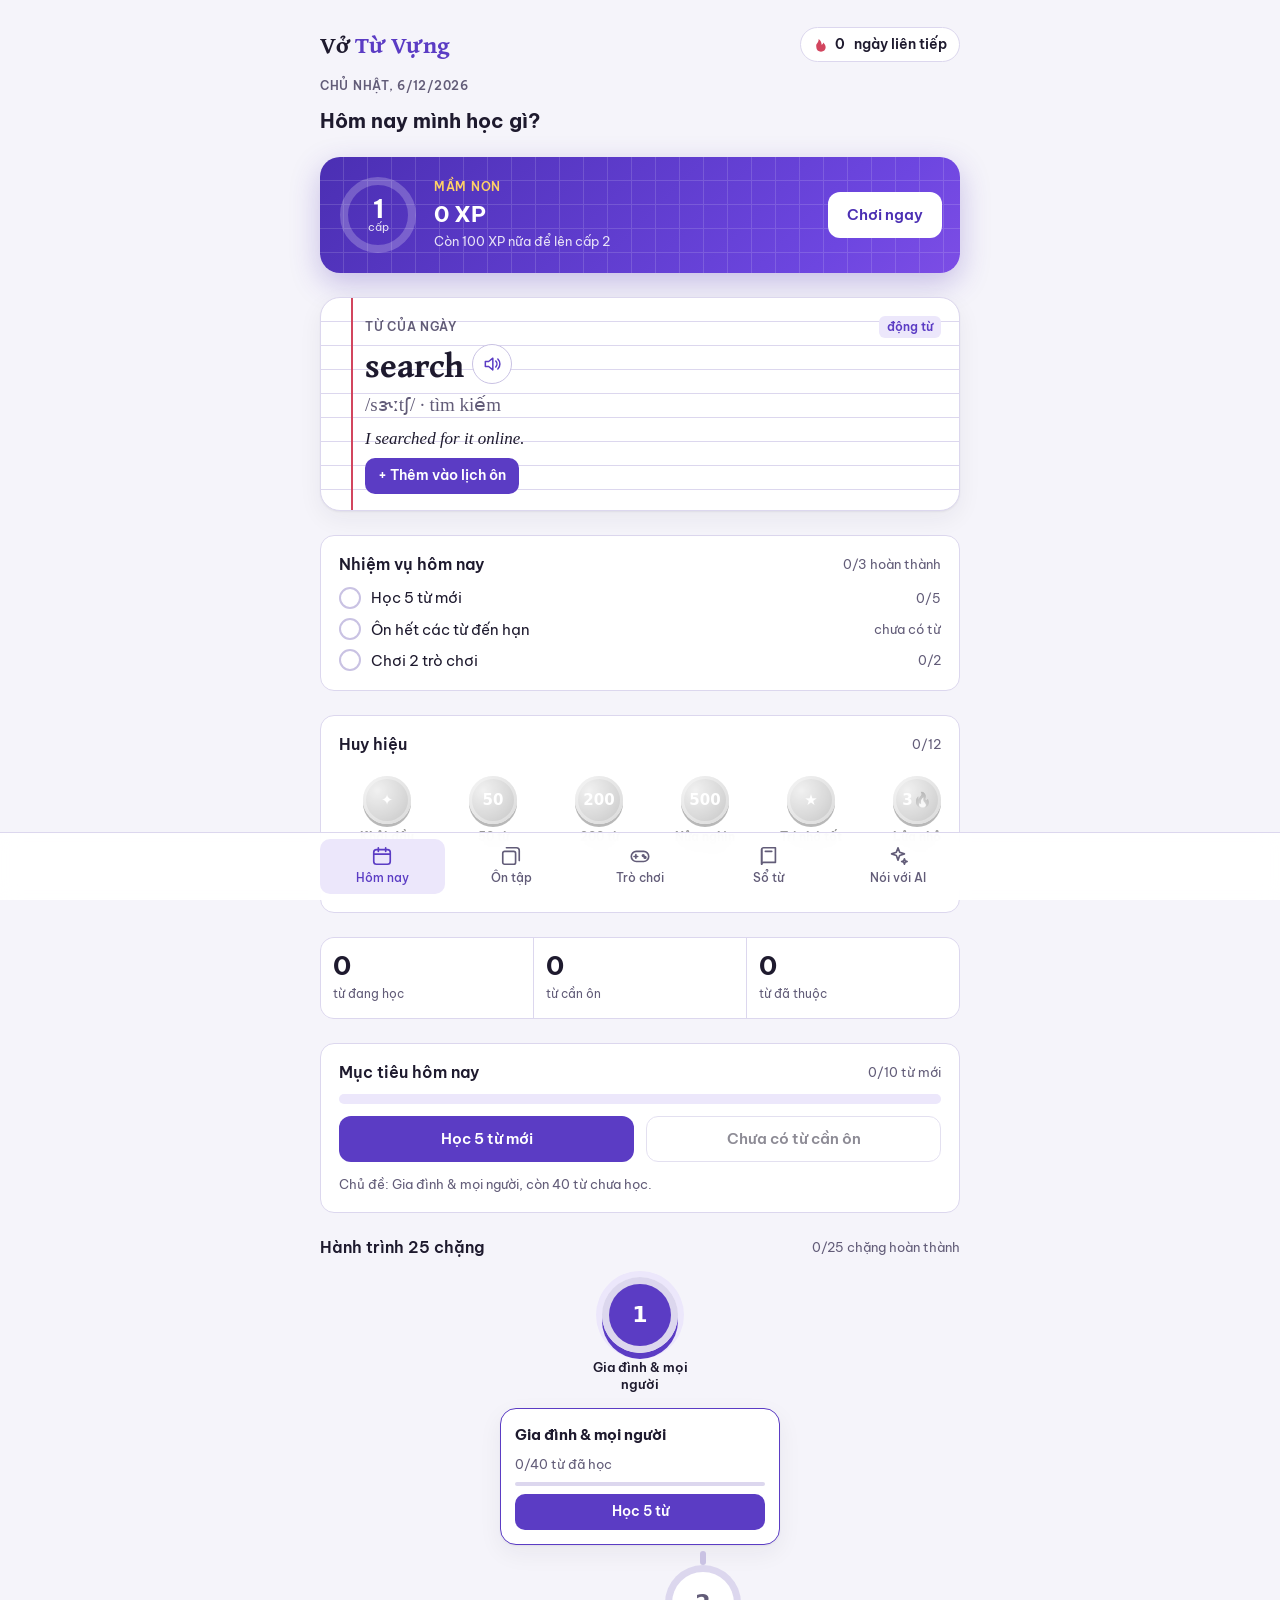
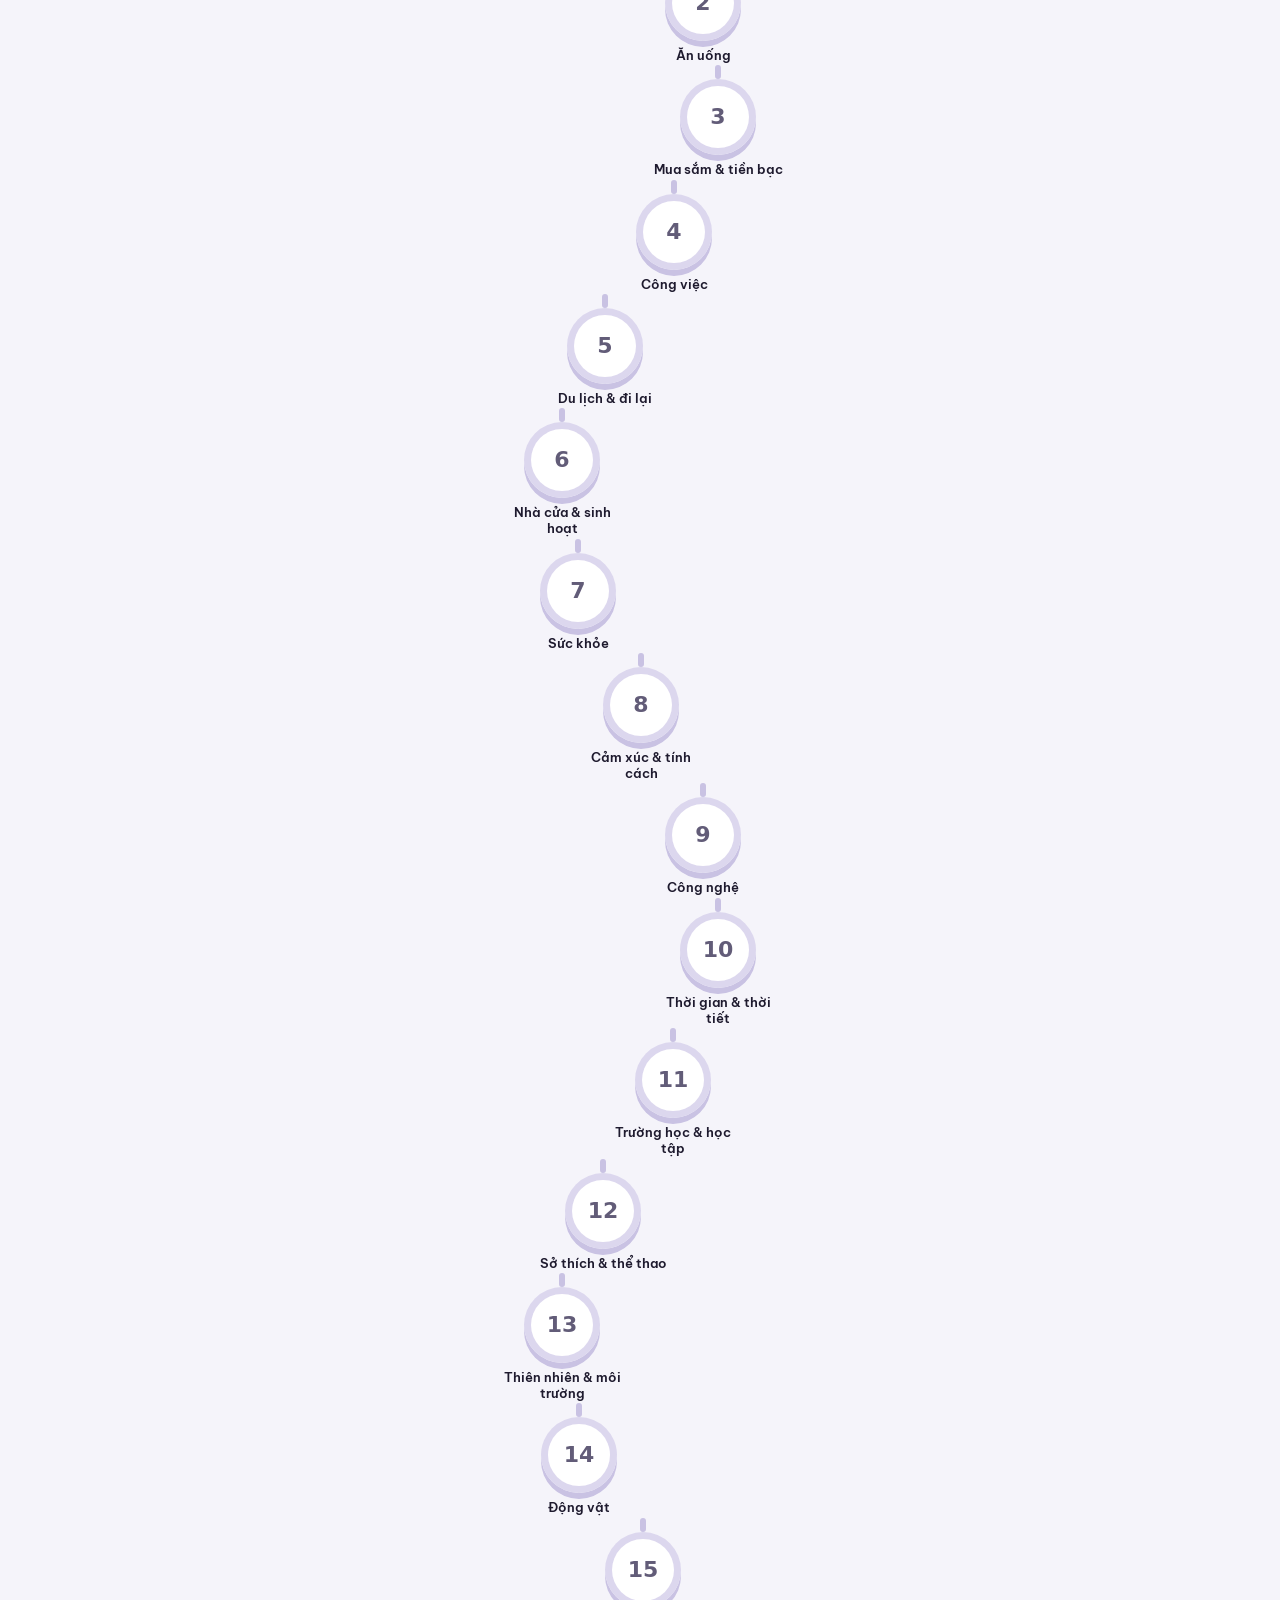
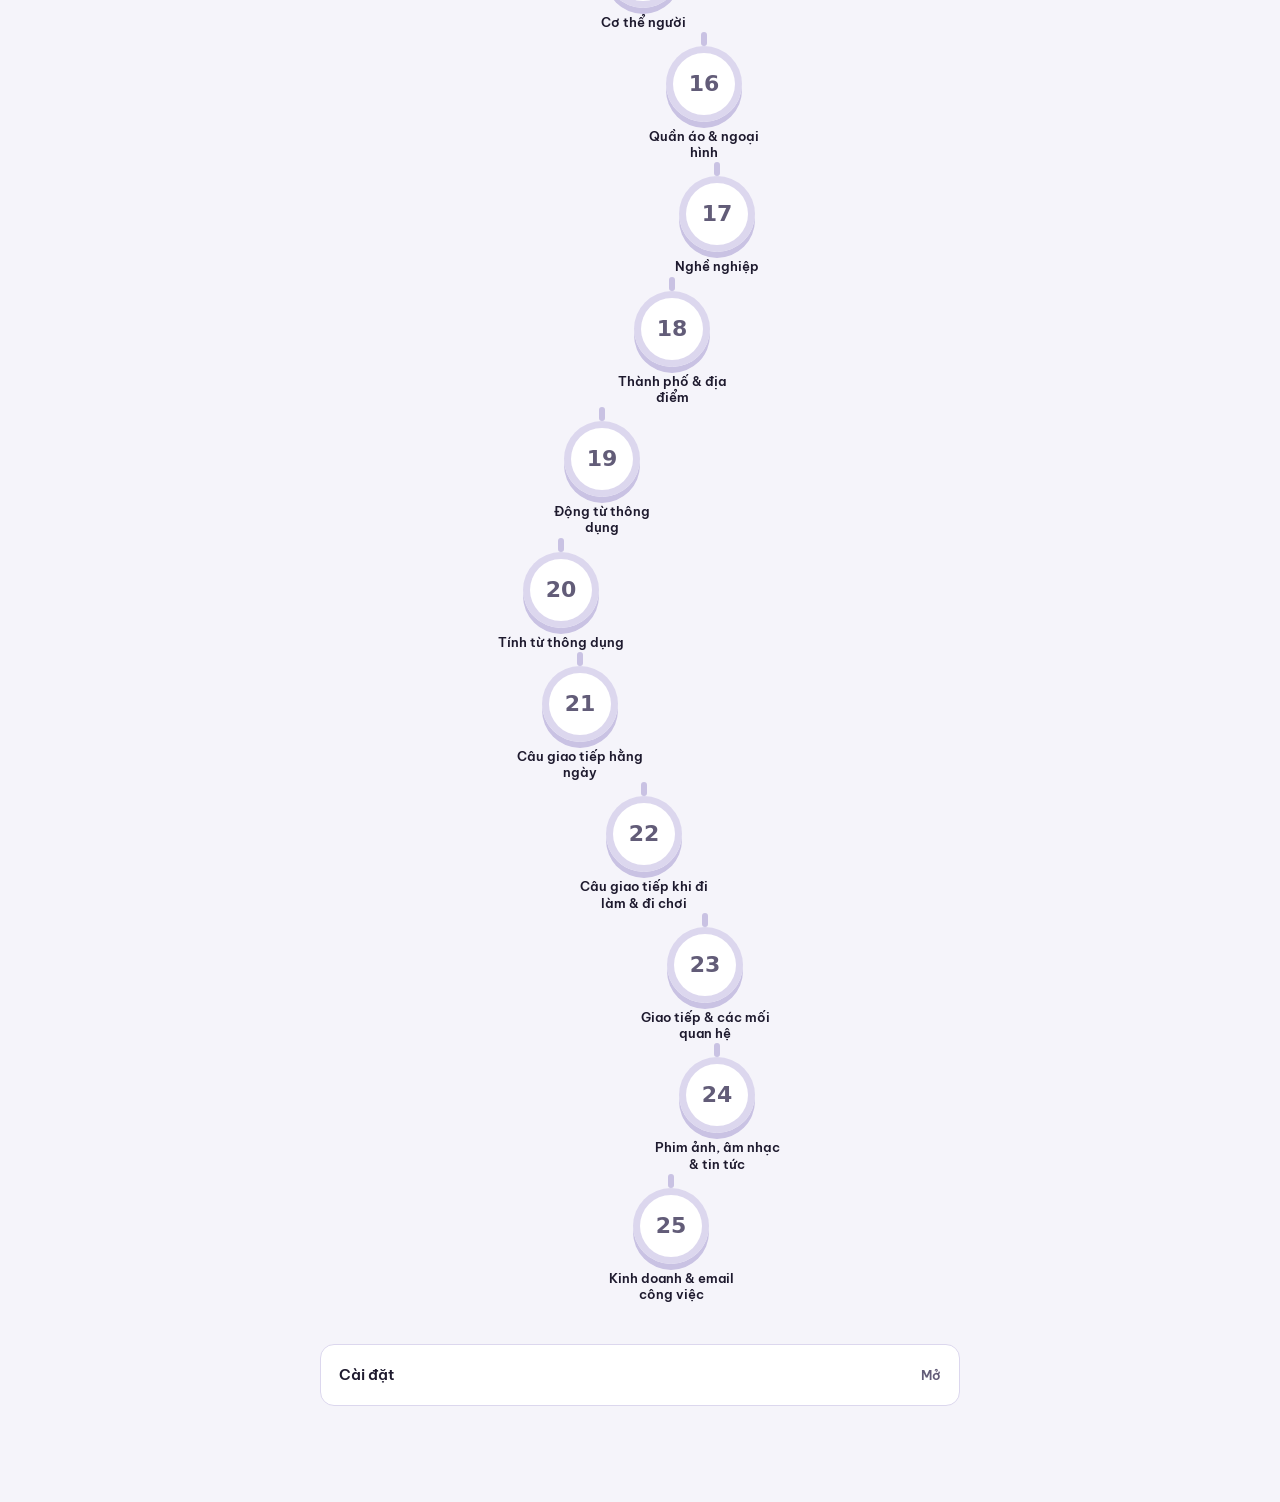
==== commit 5918b185: "Add AI role-play chat, journey map, word of the day, badges and swipe review - Nói với AI: 8 role-pl" ====
--- a/index.html
+++ b/index.html
@@ -398,6 +398,87 @@
 .result .score { font-size: 56px; background: linear-gradient(90deg, var(--accent), #ec4899); -webkit-background-clip: text; background-clip: text; color: transparent; }
 
 #quiz { display: flex; flex-direction: column; gap: 12px; }
+
+/* ---------- Chuyển cảnh ---------- */
+main > section:not([hidden]) { animation: viewIn .32s cubic-bezier(.2, .8, .2, 1); }
+@keyframes viewIn { from { opacity: 0; transform: translateY(10px); } to { opacity: 1; transform: none; } }
+.hero { background-size: 200% 200%; animation: heroShift 12s ease-in-out infinite alternate; background-image: linear-gradient(135deg, #4b2fb3 0%, #6d46e0 40%, #9b5cf0 70%, #d9468f 100%); }
+@keyframes heroShift { from { background-position: 0% 50%; } to { background-position: 100% 50%; } }
+
+/* ---------- Từ của ngày ---------- */
+.wotd { position: relative; border-radius: 20px; padding: 18px 18px 16px 44px; background-color: var(--card); border: 1px solid var(--rule); box-shadow: var(--shadow); overflow: hidden; display: flex; flex-direction: column; gap: 6px;
+  background-image: linear-gradient(to right, transparent 30px, var(--margin) 30px, var(--margin) 31.5px, transparent 31.5px), repeating-linear-gradient(to bottom, transparent 0 23px, var(--rule) 23px 24px); }
+.wotd-top { display: flex; justify-content: space-between; align-items: center; }
+.wotd-word { font-size: 34px; font-weight: 700; line-height: 1.1; }
+.wotd-ex { font-style: italic; font-size: 17px; }
+
+/* ---------- Huy hiệu ---------- */
+.badges { display: grid; grid-template-columns: repeat(auto-fill, minmax(92px, 1fr)); gap: 10px; }
+.badge-item { display: flex; flex-direction: column; align-items: center; text-align: center; gap: 4px; padding: 10px 4px; border-radius: 14px; opacity: .45; filter: grayscale(1); }
+.badge-item.got { opacity: 1; filter: none; background: var(--warn-soft); }
+.badge-medal { width: 48px; height: 48px; border-radius: 50%; display: grid; place-items: center; font-weight: 800; font-size: 15px; color: #fff;
+  background: radial-gradient(circle at 30% 30%, #ffe08a, #e9a21b 60%, #b7700f); box-shadow: 0 3px 0 #9a5d0c, inset 0 0 0 3px rgba(255,255,255,.35); }
+.badge-name { font-size: 12px; font-weight: 700; }
+.badge-desc { font-size: 10.5px; color: var(--muted); line-height: 1.3; }
+
+/* ---------- Hành trình ---------- */
+.journey { display: flex; flex-direction: column; align-items: center; gap: 6px; padding-block: 8px; position: relative; }
+.j-step { display: flex; flex-direction: column; align-items: center; gap: 6px; transform: translateX(var(--x)); position: relative; }
+.j-step + .j-step::before { content: ""; position: absolute; top: -14px; left: 50%; width: 6px; height: 14px; border-radius: 3px; background: var(--rule-strong); transform: translateX(-50%); }
+.j-node { width: 76px; height: 76px; border-radius: 50%; border: 0; padding: 7px; cursor: pointer; position: relative;
+  background: conic-gradient(var(--good) var(--p), var(--rule) 0); box-shadow: 0 6px 0 var(--rule-strong); transition: transform .15s ease; }
+.j-node:active { transform: translateY(4px); box-shadow: 0 2px 0 var(--rule-strong); }
+.j-core { width: 100%; height: 100%; border-radius: 50%; display: grid; place-items: center; font-weight: 800; font-size: 22px; background: var(--card); color: var(--muted); }
+.j-step.going .j-core { color: var(--accent); }
+.j-step.done .j-node { background: conic-gradient(#e9a21b 360deg, #e9a21b 0); box-shadow: 0 6px 0 #b7700f; }
+.j-step.done .j-core { background: radial-gradient(circle at 30% 30%, #ffe08a, #e9a21b); color: #fff; }
+.j-step.sel .j-node { box-shadow: 0 6px 0 var(--accent), 0 0 0 6px var(--accent-soft); animation: bob 1.6s ease-in-out infinite; }
+.j-step.sel .j-core { background: var(--accent); color: #fff; }
+@keyframes bob { 0%, 100% { transform: translateY(0); } 50% { transform: translateY(-5px); } }
+.j-label { font-size: 12.5px; font-weight: 600; max-width: 130px; text-align: center; line-height: 1.3; margin-bottom: 10px; }
+.j-card { display: flex; flex-direction: column; gap: 8px; width: min(280px, 80vw); padding: 14px; border-radius: 16px; background: var(--card); border: 1px solid var(--accent); box-shadow: var(--shadow); margin-bottom: 14px; }
+
+/* ---------- Thẻ ôn tập lật & vuốt ---------- */
+.flip-in { animation: flipIn .45s cubic-bezier(.2, .8, .2, 1); }
+@keyframes flipIn { from { transform: perspective(900px) rotateY(-90deg); opacity: .4; } to { transform: perspective(900px) rotateY(0); opacity: 1; } }
+.swipeable { touch-action: pan-y; cursor: grab; transition: transform .25s ease, box-shadow .2s; user-select: none; }
+.swipeable[data-dir="good"] { box-shadow: 0 0 0 3px var(--good), var(--shadow); }
+.swipeable[data-dir="again"] { box-shadow: 0 0 0 3px var(--margin), var(--shadow); }
+.swipe-hint { text-align: center; }
+@media (hover: hover) { .swipe-hint { display: none; } }
+
+/* ---------- AI: chọn chế độ & trò chuyện ---------- */
+.seg { display: grid; grid-template-columns: 1fr 1fr; gap: 4px; padding: 4px; border-radius: 12px; background: var(--accent-soft); }
+.seg button { border: 0; border-radius: 9px; padding: 9px; font-weight: 600; background: transparent; color: var(--muted); cursor: pointer; }
+.seg button[aria-selected="true"] { background: var(--card); color: var(--accent); box-shadow: 0 1px 3px rgba(0,0,0,.08); }
+#chat { display: flex; flex-direction: column; gap: 12px; }
+.scenarios { display: grid; grid-template-columns: repeat(auto-fill, minmax(240px, 1fr)); gap: 10px; }
+.scenario { text-align: left; display: flex; flex-direction: column; gap: 4px; padding: 14px; border-radius: 16px; border: 1px solid var(--rule); background: var(--card); cursor: pointer; transition: transform .12s, box-shadow .2s, border-color .2s; }
+.scenario:hover { transform: translateY(-2px); box-shadow: var(--shadow); border-color: var(--accent); }
+.scenario-open { font-style: italic; color: var(--accent); margin-top: 4px; }
+.chat-list { display: flex; flex-direction: column; gap: 12px; max-height: 58vh; overflow-y: auto; padding: 12px; border-radius: 16px; border: 1px solid var(--rule);
+  background-color: var(--card); background-image: repeating-linear-gradient(to bottom, transparent 0 23px, color-mix(in srgb, var(--rule) 60%, transparent) 23px 24px); }
+.msg { display: flex; gap: 8px; align-items: flex-end; max-width: 88%; }
+.msg.ai { align-self: flex-start; }
+.msg.me { align-self: flex-end; flex-direction: column; align-items: flex-end; }
+.avatar { width: 32px; height: 32px; border-radius: 50%; flex: none; display: grid; place-items: center; font-size: 11px; font-weight: 800; color: #fff; background: linear-gradient(145deg, #8a5cf0, #4b2fb3); }
+.bubble { padding: 10px 14px; border-radius: 18px; font-size: 17px; }
+.msg.ai .bubble { background: var(--accent-soft); border-bottom-left-radius: 6px; }
+.msg.me .bubble { background: var(--accent); color: var(--accent-ink); border-bottom-right-radius: 6px; }
+.bubble-vi { font-size: 14px; color: var(--muted); margin-top: 4px; }
+.bubble-tools { display: flex; align-items: center; gap: 8px; margin-top: 6px; }
+.bubble-tools .icon-btn { width: 32px; height: 32px; }
+.link-btn { border: 0; background: none; color: var(--accent); font-weight: 600; font-size: 13px; cursor: pointer; padding: 0; }
+.fixbox { font-size: 14px; padding: 8px 12px; border-radius: 12px; max-width: 100%; }
+.fixbox.ok { background: var(--good-soft); color: var(--good); }
+.fixbox.no { background: var(--warn-soft); color: var(--ink); border: 1px solid color-mix(in srgb, var(--warn) 40%, transparent); }
+.fixbox .en { font-size: 16px; font-weight: 700; }
+.sugg { display: flex; gap: 6px; flex-wrap: wrap; align-items: center; }
+.chat-compose { display: flex; gap: 8px; align-items: flex-end; }
+.chat-input { min-height: 52px; flex: 1; }
+.badges { display: flex; overflow-x: auto; gap: 10px; padding-bottom: 6px; scroll-snap-type: x proximity; }
+.badge-item { flex: 0 0 96px; scroll-snap-align: start; }
+@media (max-width: 420px) { .j-step { transform: translateX(calc(var(--x) * .7)); } }
 </style>
 </head>
 <body>
@@ -418,7 +499,9 @@
         <h2 id="today-title">Hôm nay mình học gì?</h2>
       </div>
       <div class="hero" id="hero"></div>
+      <div id="wotd"></div>
       <div class="panel stack" id="quests"></div>
+      <div class="panel stack" id="badges"></div>
       <div class="stats">
         <div class="stat"><b id="st-learned">0</b><span>từ đang học</span></div>
         <div class="stat"><b id="st-due">0</b><span>từ cần ôn</span></div>
@@ -434,8 +517,8 @@
         <p class="small muted" id="learn-hint"></p>
       </div>
       <div class="stack">
-        <div class="spread"><h3>Chủ đề</h3><span class="small muted">Chọn chủ đề cho lượt học tới</span></div>
-        <div class="topics" id="topics"></div>
+        <div class="spread"><h3>Hành trình 25 chặng</h3><span class="small muted" id="journey-sum"></span></div>
+        <div class="journey" id="topics"></div>
       </div>
       <details class="panel settings" id="settings">
         <summary>Cài đặt <span class="muted small">Mở</span></summary>
@@ -537,6 +620,8 @@
         <h2>Tự đặt câu, AI sửa và giải thích</h2>
         <p class="muted">Viết một câu tiếng Anh có dùng từ bên dưới. AI chỉ ra lỗi sai, đưa câu đúng và giải thích bằng tiếng Việt.</p>
       </div>
+      <div class="seg" role="tablist" id="ai-seg"><button type="button" role="tab" data-mode="chat" aria-selected="true">Trò chuyện</button><button type="button" role="tab" data-mode="write" aria-selected="false">Viết câu</button></div>
+      <div id="chat"></div>
       <p class="notice" id="ai-off" hidden>Phần AI chỉ chạy khi bạn mở trang này trên claude.ai và đã đăng nhập. Các phần còn lại vẫn dùng bình thường.</p>
       <form class="panel stack" id="ai-form" autocomplete="off">
         <div class="spread">
@@ -575,7 +660,7 @@
     </button>
     <button class="tab" type="button" data-view="ai">
       <svg viewBox="0 0 24 24" fill="none" stroke="currentColor" stroke-width="1.8" stroke-linecap="round" stroke-linejoin="round" aria-hidden="true"><path d="M12 3l1.8 4.9L19 9.7l-5.2 1.8L12 16.5l-1.8-5L5 9.7l5.2-1.8z"/><path d="M19 15l.8 2.2L22 18l-2.2.8L19 21l-.8-2.2L16 18l2.2-.8z"/></svg>
-      Viết câu
+      Nói với AI
     </button>
   </div>
 </nav>
@@ -3148,6 +3233,148 @@
   setupBuilder(); renderCurrent();
 }
 
+// ---------- Hành trình, từ của ngày, huy hiệu, thẻ vuốt ----------
+
+// Từ của ngày: cố định theo ngày
+function wordOfDay() {
+  const list = Object.values(WORDS).filter((w) => w.p !== "s" && w.topic !== "mine" && w.ex);
+  const k = dayKey();
+  let hsh = 0;
+  for (const ch of k) hsh = (hsh * 31 + ch.charCodeAt(0)) >>> 0;
+  return list[hsh % list.length];
+}
+
+const BADGES = [
+  { id: "first", name: "Khởi đầu", desc: "Học từ đầu tiên", icon: "✦", test: (s) => s.words >= 1 },
+  { id: "w50", name: "50 từ", desc: "Học 50 từ", icon: "50", test: (s) => s.words >= 50 },
+  { id: "w200", name: "200 từ", desc: "Học 200 từ", icon: "200", test: (s) => s.words >= 200 },
+  { id: "w500", name: "Nửa nghìn", desc: "Học 500 từ", icon: "500", test: (s) => s.words >= 500 },
+  { id: "known20", name: "Trí nhớ tốt", desc: "Thuộc 20 từ", icon: "★", test: (s) => s.known >= 20 },
+  { id: "s3", name: "Lửa nhỏ", desc: "Học 3 ngày liền", icon: "3🔥", test: (s) => s.streak >= 3 },
+  { id: "s7", name: "Một tuần", desc: "Học 7 ngày liền", icon: "7🔥", test: (s) => s.streak >= 7 },
+  { id: "s30", name: "Bền bỉ", desc: "Học 30 ngày liền", icon: "30", test: (s) => s.streak >= 30 },
+  { id: "lv5", name: "Cấp 5", desc: "Đạt cấp 5", icon: "Lv5", test: (s) => s.level >= 5 },
+  { id: "games", name: "Game thủ", desc: "Có kỷ lục ở 7 trò chơi", icon: "🎮", test: (s) => s.games >= 7 },
+  { id: "topic", name: "Về đích", desc: "Học hết một chặng", icon: "⚑", test: (s) => s.topicsDone >= 1 },
+  { id: "chat", name: "Mạnh dạn", desc: "Trò chuyện với AI 10 lượt", icon: "💬", test: (s) => s.chats >= 10 },
+];
+function badgeStats() {
+  return {
+    words: Object.keys(state.cards).length,
+    known: counts().known,
+    streak: streak(),
+    level: levelInfo().level,
+    games: Object.keys(state.best).length,
+    topicsDone: TOPICS.filter((t) => t.words.every(([w]) => state.cards[w])).length,
+    chats: state.chats || 0,
+  };
+}
+function checkBadges() {
+  state.badges = state.badges || {};
+  const s = badgeStats();
+  for (const b of BADGES) {
+    if (!state.badges[b.id] && b.test(s)) {
+      state.badges[b.id] = dayKey();
+      setTimeout(() => { toast("Huy hiệu mới: " + b.name + " · " + b.desc); confetti(); sfx.win(); }, 600);
+    }
+  }
+}
+{
+  const _commit = commit;
+  commit = function () { checkBadges(); _commit(); };
+}
+
+{
+  const _today = RENDER.today;
+  RENDER.today = () => {
+    _today();
+    // Từ của ngày
+    const w = wordOfDay();
+    const has = !!state.cards[w.id];
+    $("#wotd").replaceChildren(h("article", { class: "wotd" },
+      h("div", { class: "wotd-top" }, h("span", { class: "eyebrow", text: "Từ của ngày" }), h("span", { class: "pos", text: POS_VI[w.p] })),
+      h("div", { class: "row", style: "flex-wrap:nowrap" }, h("span", { class: "wotd-word en", lang: "en", text: w.w }), speakBtn(w.w)),
+      h("div", { class: "ipa", text: "/" + w.ipa + "/ · " + w.vi }),
+      h("p", { class: "en wotd-ex", lang: "en", text: w.ex }),
+      h("div", { class: "row" },
+        has ? h("span", { class: "pill known", text: "Đã có trong lịch ôn" })
+          : h("button", { class: "btn sm", type: "button", text: "+ Thêm vào lịch ôn", onclick: () => { addCard(w.id, false); todayLog().n++; commit(); sfx.good(); RENDER.today(); renderChrome(); } }))));
+
+    // Huy hiệu
+    const got = state.badges || {};
+    $("#badges").replaceChildren(
+      h("div", { class: "spread" }, h("h3", { text: "Huy hiệu" }), h("span", { class: "small muted", text: Object.keys(got).length + "/" + BADGES.length })),
+      h("div", { class: "badges" }, BADGES.map((b) => h("div", { class: "badge-item" + (got[b.id] ? " got" : ""), title: b.desc },
+        h("span", { class: "badge-medal", text: b.icon }), h("span", { class: "badge-name", text: b.name }), h("span", { class: "badge-desc", text: b.desc })))));
+
+    // Hành trình
+    const root = $("#topics");
+    root.className = "journey";
+    root.replaceChildren();
+    let done = 0;
+    TOPICS.forEach((t, i) => {
+      const total = t.words.length;
+      const learned = t.words.filter(([ww]) => state.cards[ww]).length;
+      const pct = total ? learned / total : 0;
+      if (learned === total) done++;
+      const sel = t.id === state.topic;
+      const offset = Math.round(Math.sin(i * 0.9) * 80);
+      const node = h("div", { class: "j-step" + (sel ? " sel" : "") + (learned === total ? " done" : "") + (learned > 0 && learned < total ? " going" : ""), style: "--x:" + offset + "px" },
+        h("button", { class: "j-node", type: "button", "aria-pressed": String(sel), "aria-label": t.name + ", " + learned + "/" + total + " từ", style: "--p:" + pct * 360 + "deg",
+          onclick: () => { state.topic = t.id; commit(); sfx.flip(); RENDER.today(); $(".j-step.sel")?.scrollIntoView({ block: "center", behavior: "smooth" }); } },
+          h("span", { class: "j-core", text: learned === total ? "✓" : String(i + 1) })),
+        h("span", { class: "j-label", text: t.name }));
+      if (sel) {
+        const left = total - learned;
+        node.append(h("div", { class: "j-card pop" },
+          h("strong", { text: t.name }),
+          h("span", { class: "small muted", text: learned + "/" + total + " từ đã học" + (t.words[0] && t.words[0][1] === "s" ? " · câu giao tiếp" : "") }),
+          h("div", { class: "mini-bar" }, h("i", { style: "width:" + pct * 100 + "%" })),
+          h("button", { class: "btn sm", type: "button", disabled: !left, text: left ? "Học " + Math.min(5, left) + " từ" : "Đã học hết", onclick: startLearn })));
+      }
+      root.append(node);
+    });
+    $("#journey-sum").textContent = done + "/" + TOPICS.length + " chặng hoàn thành";
+  };
+}
+
+// Thẻ ôn tập: lật 3D và vuốt để chấm
+{
+  const _review = RENDER.review;
+  RENDER.review = () => {
+    _review();
+    const sheet = $("#view-review .sheet");
+    if (!review || !review.queue.length || !sheet) return;
+    if (review.flipped) {
+      if (review.justFlipped) { sheet.classList.add("flip-in"); review.justFlipped = false; }
+      sheet.classList.add("swipeable");
+      sheet.append(h("div", { class: "swipe-hint small muted", text: "← vuốt trái: Quên · vuốt phải: Nhớ →" }));
+      let x0 = null, dx = 0;
+      sheet.addEventListener("pointerdown", (e) => { if (e.target.closest("button")) return; x0 = e.clientX; dx = 0; sheet.setPointerCapture(e.pointerId); sheet.style.transition = "none"; });
+      sheet.addEventListener("pointermove", (e) => {
+        if (x0 == null) return;
+        dx = e.clientX - x0;
+        sheet.style.transform = "translateX(" + dx + "px) rotate(" + dx / 18 + "deg)";
+        sheet.dataset.dir = dx > 40 ? "good" : dx < -40 ? "again" : "";
+      });
+      const end = () => {
+        if (x0 == null) return;
+        x0 = null; sheet.style.transition = "";
+        if (Math.abs(dx) > 90) {
+          const g = dx > 0 ? "good" : "again";
+          sheet.style.transform = "translateX(" + (dx > 0 ? 600 : -600) + "px) rotate(" + (dx > 0 ? 25 : -25) + "deg)";
+          g === "good" ? sfx.good() : sfx.bad();
+          setTimeout(() => rate(g), 180);
+        } else { sheet.style.transform = ""; sheet.dataset.dir = ""; }
+      };
+      sheet.addEventListener("pointerup", end);
+      sheet.addEventListener("pointercancel", end);
+    } else {
+      sheet.addEventListener("click", (e) => { if (e.target.closest(".hidden-side")) { review.justFlipped = true; sfx.flip(); } }, { capture: true });
+    }
+  };
+}
+
 // ---------- AI: chấm câu & điền từ tự động ----------
 let ai = { fn: null, ready: "pending", ctl: null };
 let aiWordId = null;
@@ -3167,6 +3394,7 @@
   off.hidden = false;
   $("#ai-check").disabled = true;
   $("#f-ai").hidden = true;
+  if (current === "ai" && typeof renderChat === "function") renderChat();
 }
 
 function aiErrorText(e) {
@@ -3341,6 +3569,133 @@
 show(startView);
 initCloud();
 initAI();
+
+// ---------- Trò chuyện nhập vai với AI ----------
+const SCENARIOS = [
+  { id: "cafe", title: "Gọi đồ ở quán cà phê", vi: "Bạn là khách, AI là nhân viên pha chế", role: "a friendly barista at a coffee shop", open: "Hi there! What can I get for you today?", sugg: ["Can I have an iced latte, please?", "What do you recommend?"] },
+  { id: "friend", title: "Làm quen bạn mới", vi: "AI là Sam, bạn mới chuyển đến từ Canada", role: "Sam, a friendly Canadian who just moved to Vietnam", open: "Hey! I'm Sam. I just moved here from Canada. Are you from around here?", sugg: ["Yes, I grew up here. Nice to meet you!", "No, I'm from Da Nang. How do you like it here?"] },
+  { id: "directions", title: "Hỏi đường", vi: "Bạn bị lạc ở London, AI là người dân địa phương", role: "a helpful local in London", open: "Excuse me, you look a bit lost. Can I help you?", sugg: ["Yes, please. How do I get to the station?", "I'm looking for the British Museum."] },
+  { id: "hotel", title: "Nhận phòng khách sạn", vi: "AI là lễ tân khách sạn", role: "a hotel receptionist", open: "Good evening, and welcome to the Riverside Hotel. Do you have a reservation?", sugg: ["Yes, I booked a double room for two nights.", "No, do you have any rooms available?"] },
+  { id: "interview", title: "Phỏng vấn xin việc", vi: "AI là người phỏng vấn, hỏi bằng tiếng Anh", role: "a kind job interviewer at a tech company", open: "Thanks for coming in today. Could you tell me a little about yourself?", sugg: ["Sure. I'm a marketing graduate with two years of experience.", "Of course. I'm a software developer from Hanoi."] },
+  { id: "doctor", title: "Đi khám bệnh", vi: "AI là bác sĩ, bạn kể triệu chứng", role: "a caring doctor", open: "Hello, please have a seat. What seems to be the problem today?", sugg: ["I've had a bad headache for two days.", "I have a sore throat and a fever."] },
+  { id: "shop", title: "Mua quần áo", vi: "AI là nhân viên cửa hàng thời trang", role: "a shop assistant in a clothing store", open: "Hi! Are you looking for anything in particular today?", sugg: ["I'm looking for a jacket.", "Just looking, thanks."] },
+  { id: "free", title: "Nói chuyện tự do", vi: "Chủ đề gì cũng được, AI là bạn nói chuyện", role: "a friendly English conversation partner", open: "Hi! What would you like to talk about today?", sugg: ["Let's talk about travel.", "Can we talk about movies?"] },
+];
+let aiMode = "chat";
+let chat = null;
+
+function startChat(id) {
+  const sc = SCENARIOS.find((s) => s.id === id);
+  chat = { sc, msgs: [{ role: "ai", en: sc.open, sugg: sc.sugg }], busy: false, ctl: null };
+  renderChat();
+  if (state.auto) speak(sc.open);
+}
+
+function renderChat() {
+  const root = $("#chat");
+  if (!chat) {
+    root.replaceChildren(
+      h("p", { class: "muted", text: "Chọn một tình huống. AI sẽ nhập vai, trả lời bằng giọng nói, sửa lỗi câu của bạn và gợi ý cách đáp." }),
+      h("div", { class: "scenarios" }, SCENARIOS.map((s) => h("button", { class: "scenario", type: "button", onclick: () => startChat(s.id) },
+        h("strong", { text: s.title }), h("span", { class: "small muted", text: s.vi }), h("span", { class: "en scenario-open", lang: "en", text: "“" + s.open + "”" })))));
+    return;
+  }
+  const list = h("div", { class: "chat-list", id: "chat-list" });
+  for (const m of chat.msgs) {
+    if (m.role === "ai") {
+      const vi = h("p", { class: "bubble-vi", text: m.vi || "", hidden: true });
+      list.append(h("div", { class: "msg ai pop" },
+        h("div", { class: "avatar", "aria-hidden": "true", text: "AI" }),
+        h("div", { class: "bubble" },
+          h("p", { class: "en", lang: "en", text: m.en }),
+          vi,
+          h("div", { class: "bubble-tools" }, speakBtn(m.en, "Nghe câu này"),
+            m.vi ? h("button", { class: "link-btn", type: "button", text: "Dịch", onclick: (e) => { vi.hidden = !vi.hidden; e.currentTarget.textContent = vi.hidden ? "Dịch" : "Ẩn dịch"; } }) : null))));
+    } else {
+      list.append(h("div", { class: "msg me pop" },
+        h("div", { class: "bubble" }, h("p", { class: "en", lang: "en", text: m.en })),
+        m.check ? h("div", { class: "fixbox " + (m.check.correct ? "ok" : "no") },
+          m.check.correct ? h("span", { text: "✓ Câu của bạn ổn rồi" + (m.check.tip ? ". " + m.check.tip : "") })
+            : [h("span", { class: "small", text: "Nên nói:" }), h("p", { class: "en", lang: "en", text: m.check.fixed }), m.check.tip ? h("p", { class: "small", text: m.check.tip }) : null]) : null));
+    }
+  }
+  if (chat.busy) list.append(h("div", { class: "msg ai" }, h("div", { class: "avatar", text: "AI" }), h("div", { class: "bubble" }, h("span", { class: "thinking" }, h("i"), h("i"), h("i")))));
+  const last = chat.msgs[chat.msgs.length - 1];
+  const input = h("textarea", { class: "textarea en chat-input", id: "chat-input", rows: "2", maxlength: "300", placeholder: "Gõ câu trả lời bằng tiếng Anh…", disabled: chat.busy || ai.ready === "no" });
+  input.addEventListener("keydown", (e) => { if (e.key === "Enter" && !e.shiftKey) { e.preventDefault(); sendChat(input.value); } });
+  root.replaceChildren(
+    h("div", { class: "spread" }, h("div", null, h("p", { class: "eyebrow", text: "Tình huống" }), h("h3", { text: chat.sc.title })),
+      h("button", { class: "btn sm ghost", type: "button", text: "Đổi tình huống", onclick: () => { if (chat.ctl) chat.ctl.abort(); chat = null; renderChat(); } })),
+    list,
+    last.role === "ai" && last.sugg && last.sugg.length && !chat.busy ? h("div", { class: "sugg" }, h("span", { class: "small muted", text: "Gợi ý:" }),
+      last.sugg.slice(0, 3).map((s) => h("button", { class: "chip en", type: "button", lang: "en", text: s, onclick: () => { $("#chat-input").value = s; $("#chat-input").focus(); } }))) : null,
+    h("div", { class: "chat-compose" }, input,
+      chat.busy ? h("button", { class: "btn ghost", type: "button", text: "Dừng", onclick: () => chat.ctl && chat.ctl.abort() })
+        : h("button", { class: "btn", type: "button", text: "Gửi", disabled: ai.ready === "no", onclick: () => sendChat($("#chat-input").value) })));
+  list.scrollTop = list.scrollHeight;
+}
+
+async function sendChat(text) {
+  text = String(text || "").trim();
+  if (!text || chat.busy) return;
+  if (ai.ready === "pending") { toast("AI đang khởi động, thử lại sau vài giây nhé."); return; }
+  if (ai.ready !== "yes") return;
+  const mine = { role: "me", en: text.slice(0, 300) };
+  chat.msgs.push(mine);
+  chat.busy = true;
+  chat.ctl = new AbortController();
+  renderChat();
+  const history = chat.msgs.slice(-12).map((m) => (m.role === "ai" ? "You: " : "Learner: ") + m.en).join("\n");
+  const prompt = [
+    "You are role-playing as " + chat.sc.role + " in a conversation with a Vietnamese learner of English (A2-B1).",
+    "Stay in character. Reply naturally in simple English, 1-2 short sentences, and usually end with a question to keep the conversation going.",
+    "Also check the learner's LAST message for grammar, word choice and naturalness.",
+    "Conversation so far:", history,
+    "Reply with only one JSON object:",
+    "{\"reply\": \"your next line in English\", \"reply_vi\": \"Vietnamese translation of reply\", \"correct\": true or false, \"fixed\": \"a corrected, natural version of the learner's last message (same text if already fine)\", \"tip_vi\": \"one short tip in simple Vietnamese about the learner's mistake, or empty string\", \"suggestions\": [\"two short possible learner replies to your reply\"]}",
+  ].join("\n");
+  try {
+    const r = await ai.fn.json(prompt, { modelTier: "quick", cache: false, signal: chat.ctl.signal });
+    const s = (x) => (typeof x === "string" ? x.trim() : "");
+    mine.check = { correct: r && r.correct !== false, fixed: s(r && r.fixed) || text, tip: s(r && r.tip_vi) };
+    if (!mine.check.correct && mine.check.fixed.toLowerCase() === text.toLowerCase()) mine.check.correct = true;
+    const reply = s(r && r.reply) || "Sorry, could you say that again?";
+    chat.msgs.push({ role: "ai", en: reply, vi: s(r && r.reply_vi), sugg: Array.isArray(r && r.suggestions) ? r.suggestions.filter((x) => typeof x === "string").slice(0, 3) : [] });
+    state.chats = (state.chats || 0) + 1;
+    todayLog().s++;
+    gainXP(mine.check.correct ? 10 : 6);
+    commit();
+    mine.check.correct ? sfx.good() : sfx.flip();
+    if (state.auto) speak(reply);
+  } catch (err) {
+    if (!(err && err.code === "cancelled")) toast(aiErrorText(err));
+    if (!mine.check) chat.msgs.pop();
+    if (err && err.code === "cancelled") { chat.busy = false; chat.ctl = null; renderChat(); $("#chat-input").value = text; return; }
+  }
+  chat.busy = false;
+  chat.ctl = null;
+  renderChat();
+  renderChrome();
+}
+
+function applyAiMode() {
+  const chatMode = aiMode === "chat";
+  for (const b of $$("#ai-seg button")) b.setAttribute("aria-selected", String(b.dataset.mode === aiMode));
+  $("#chat").hidden = !chatMode;
+  $("#ai-form").hidden = chatMode;
+  $("#ai-result").hidden = chatMode;
+  const head = $("#view-ai > .stack");
+  $(".eyebrow", head).textContent = chatMode ? "Nói với AI" : "Luyện viết cùng AI";
+  $("h2", head).textContent = chatMode ? "Trò chuyện nhập vai bằng tiếng Anh" : "Tự đặt câu, AI sửa và giải thích";
+  $("p.muted", head).hidden = chatMode;
+  if (chatMode) renderChat();
+}
+{
+  const _ai = RENDER.ai;
+  RENDER.ai = () => { _ai(); applyAiMode(); };
+  for (const b of $$("#ai-seg button")) b.addEventListener("click", () => { aiMode = b.dataset.mode; applyAiMode(); });
+}
+if (current === "ai") applyAiMode();
 </script>
 </body>
 </html>
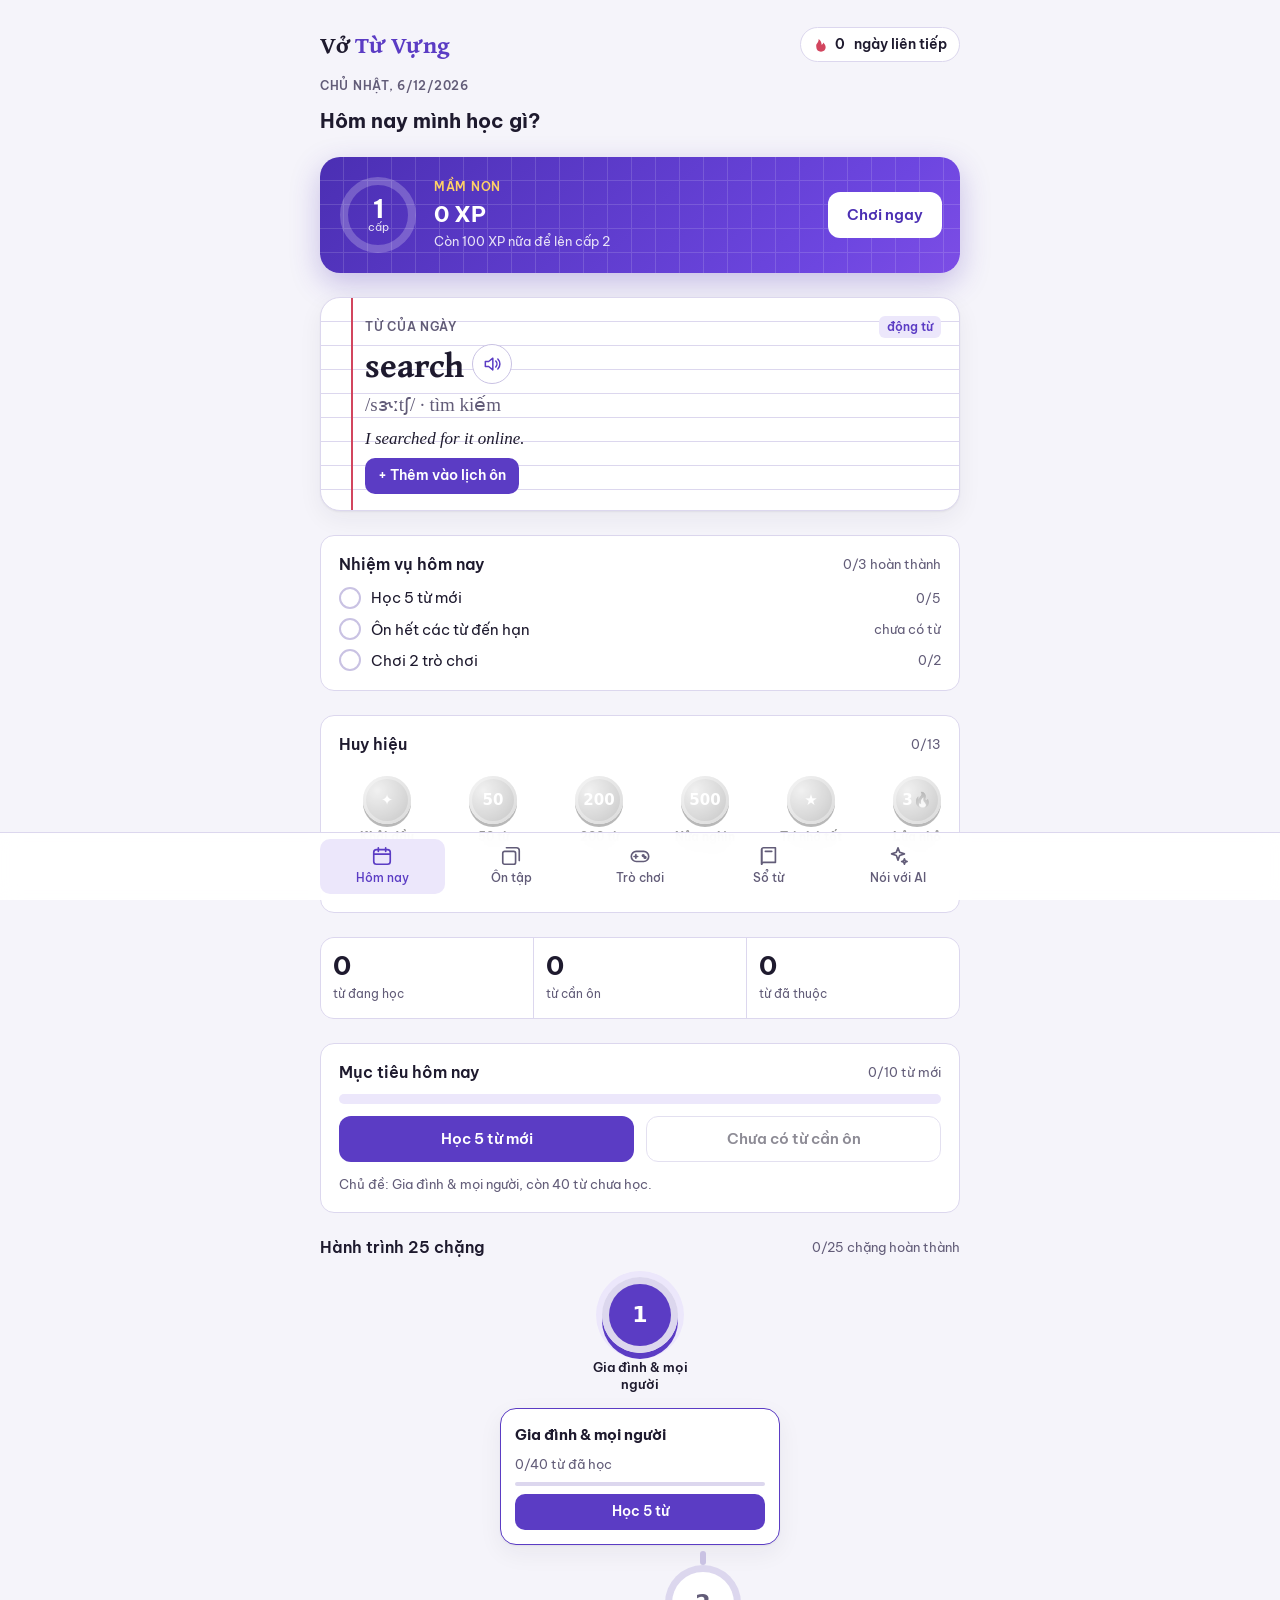
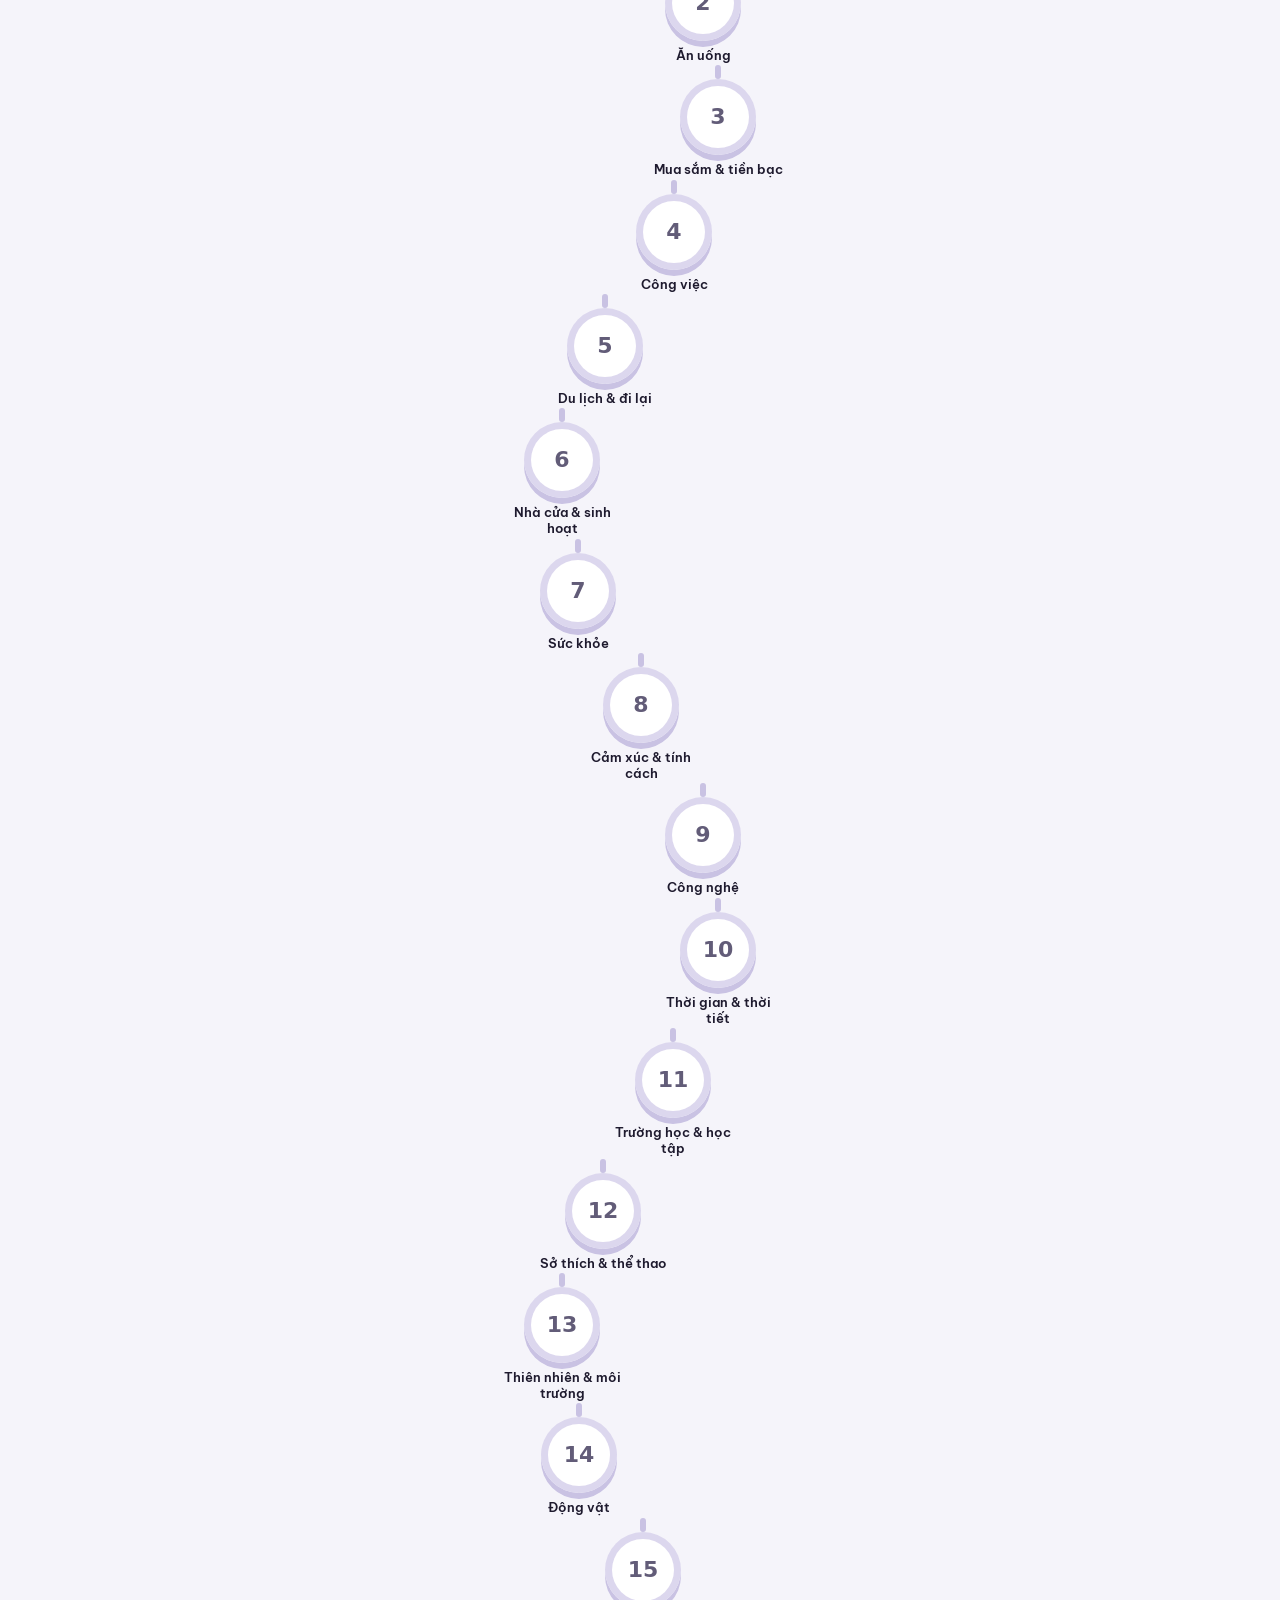
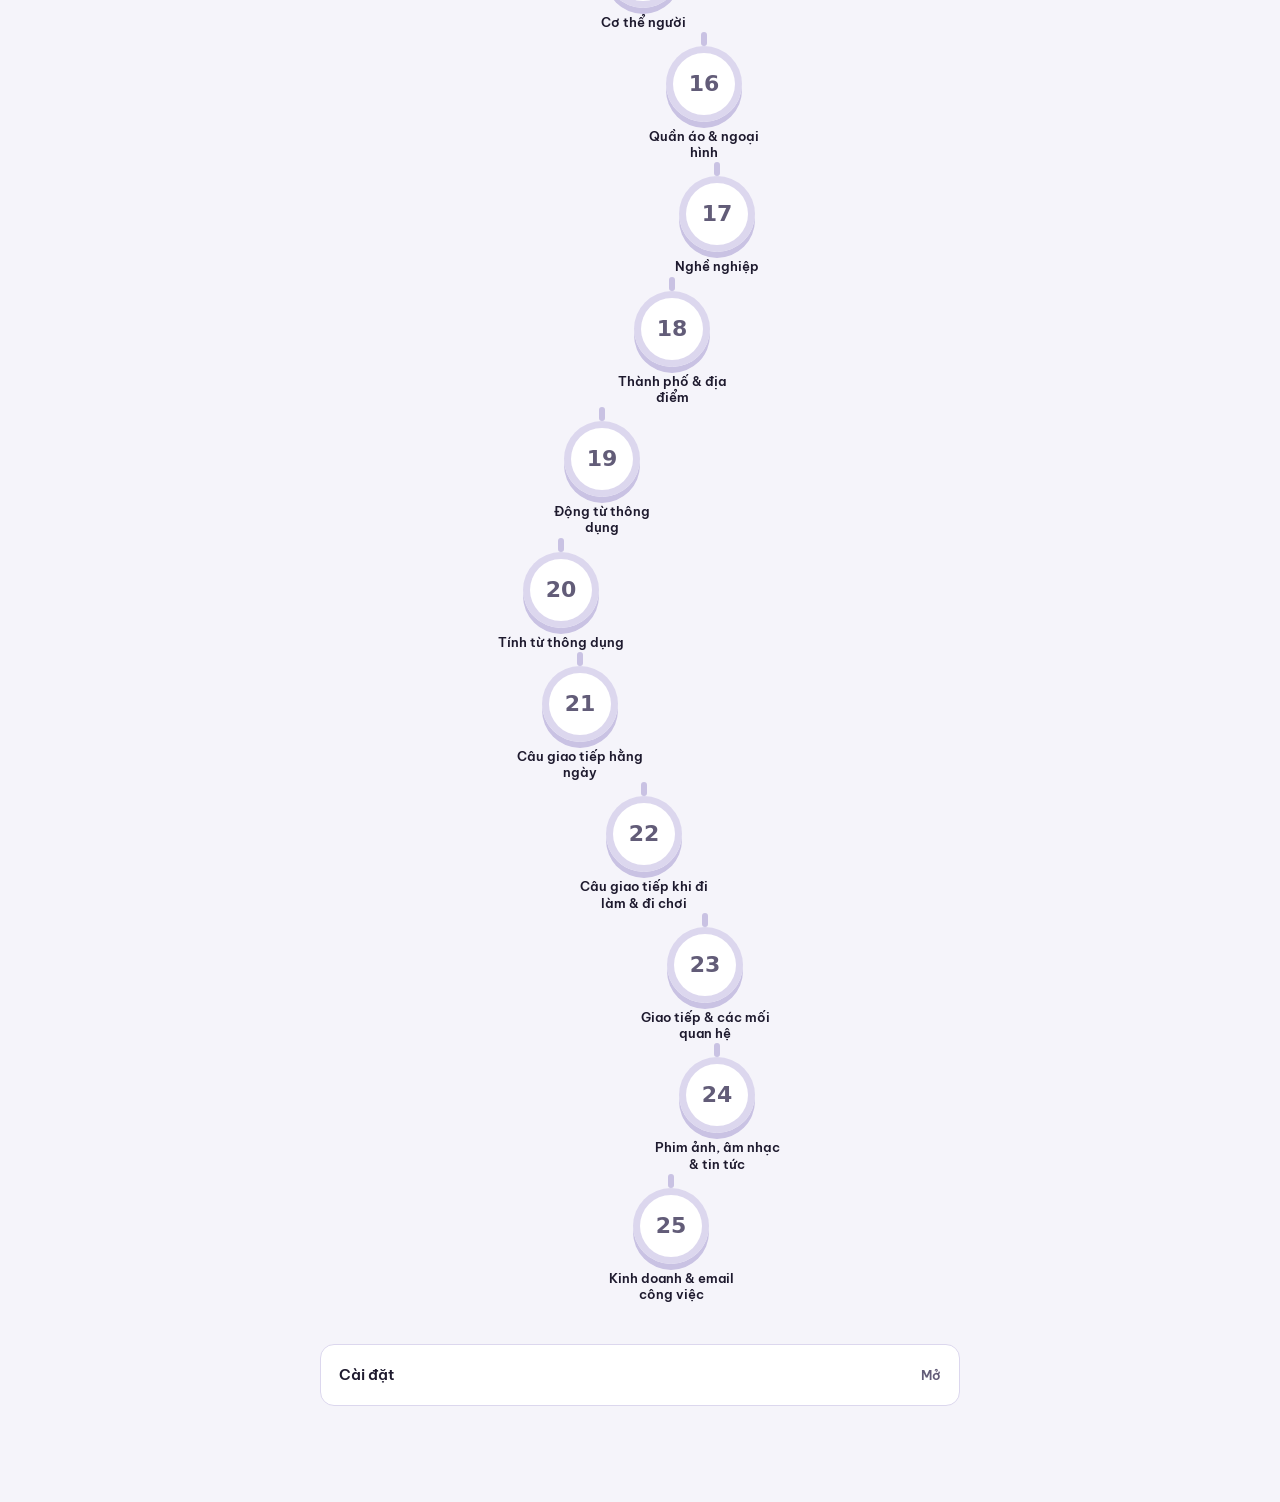
==== commit 364c4c7e: "Add the Đấu trùm boss battle game An animated SVG monster with an HP bar: correct answers deal combo" ====
--- a/index.html
+++ b/index.html
@@ -479,6 +479,30 @@
 .badges { display: flex; overflow-x: auto; gap: 10px; padding-bottom: 6px; scroll-snap-type: x proximity; }
 .badge-item { flex: 0 0 96px; scroll-snap-align: start; }
 @media (max-width: 420px) { .j-step { transform: translateX(calc(var(--x) * .7)); } }
+
+/* ---------- Đấu trùm ---------- */
+.boss-arena { position: relative; display: flex; flex-direction: column; align-items: center; gap: 8px; padding: 14px; border-radius: 20px; overflow: hidden; color: #fff;
+  background: radial-gradient(120% 90% at 50% 0%, #4a2a8f 0%, #241448 55%, #140b2c 100%); box-shadow: inset 0 0 60px rgba(0,0,0,.4), var(--shadow); }
+.boss-arena::before, .boss-arena::after { content: "✦"; position: absolute; color: rgba(255,255,255,.35); animation: twinkle 2.6s ease-in-out infinite; }
+.boss-arena::before { top: 16px; left: 12%; font-size: 13px; }
+.boss-arena::after { top: 40px; right: 14%; font-size: 10px; animation-delay: 1.2s; }
+@keyframes twinkle { 0%, 100% { opacity: .2; } 50% { opacity: 1; } }
+.boss-hpbar { width: 100%; height: 20px; border-radius: 10px; background: rgba(255,255,255,.14); position: relative; overflow: hidden; }
+.boss-hpbar i { position: absolute; inset: 0 auto 0 0; border-radius: 10px; background: linear-gradient(90deg, #ff9f43, #ff5470, #d33b4d); transition: width .45s cubic-bezier(.2,.8,.2,1); }
+.boss-hpbar span { position: relative; display: block; text-align: center; font-size: 11.5px; font-weight: 700; line-height: 20px; text-shadow: 0 1px 2px rgba(0,0,0,.4); }
+.boss-fig { width: 150px; filter: drop-shadow(0 10px 18px rgba(0,0,0,.45)); animation: bossIdle 2.4s ease-in-out infinite; }
+@keyframes bossIdle { 0%, 100% { transform: translateY(0) rotate(-1deg); } 50% { transform: translateY(-8px) rotate(1.5deg); } }
+.boss-fig.hit { animation: bossHit .4s ease; }
+@keyframes bossHit { 20% { transform: translateX(10px) rotate(4deg); filter: brightness(2.4) saturate(0) drop-shadow(0 10px 18px rgba(0,0,0,.45)); } 60% { transform: translateX(-6px); } }
+.boss-fig.angry .boss-pupil { fill: #ff3b3b; }
+.boss-fig.angry .boss-brow { stroke: #ff5a5a; }
+.boss-fig.angry { animation-duration: 1.1s; }
+.boss-row { display: flex; justify-content: space-between; width: 100%; align-items: center; }
+.boss-hearts { color: #ff5470; font-size: 20px; letter-spacing: 3px; text-shadow: 0 1px 3px rgba(0,0,0,.5); }
+.boss-combo { font-size: 13px; font-weight: 700; padding: 3px 10px; border-radius: 999px; background: rgba(255,255,255,.14); }
+.boss-combo.hot { background: #ff9f43; color: #4a2400; animation: pulseHot .8s ease-in-out infinite; }
+@keyframes pulseHot { 50% { transform: scale(1.12); } }
+.float-pts.dmg { font-size: 26px; color: #ffd166; text-shadow: 0 2px 6px rgba(0,0,0,.6); }
 </style>
 </head>
 <body>
@@ -3233,6 +3257,134 @@
   setupBuilder(); renderCurrent();
 }
 
+// ---------- 8. Đấu trùm ----------
+const BOSS_SVG = `
+<svg viewBox="0 0 140 120" aria-hidden="true">
+  <defs>
+    <radialGradient id="bossG" cx="35%" cy="30%" r="80%">
+      <stop offset="0%" stop-color="#9d6bff"/><stop offset="55%" stop-color="#6a3bd8"/><stop offset="100%" stop-color="#3c1e8f"/>
+    </radialGradient>
+  </defs>
+  <ellipse cx="70" cy="112" rx="42" ry="7" fill="rgba(0,0,0,.35)"/>
+  <path d="M38 22 L50 4 L58 24 Z" fill="#3c1e8f"/>
+  <path d="M102 22 L90 4 L82 24 Z" fill="#3c1e8f"/>
+  <path d="M70 10 C102 10 118 34 118 62 C118 92 98 108 70 108 C42 108 22 92 22 62 C22 34 38 10 70 10 Z" fill="url(#bossG)"/>
+  <path d="M34 70 q6 10 0 20 M106 70 q-6 10 0 20" stroke="#2c1470" stroke-width="5" fill="none" stroke-linecap="round"/>
+  <g class="boss-eyes">
+    <ellipse cx="52" cy="52" rx="11" ry="13" fill="#fff"/>
+    <ellipse cx="88" cy="52" rx="11" ry="13" fill="#fff"/>
+    <circle class="boss-pupil" cx="54" cy="55" r="5.5" fill="#1c0d4d"/>
+    <circle class="boss-pupil" cx="86" cy="55" r="5.5" fill="#1c0d4d"/>
+    <path class="boss-brow" d="M40 40 l20 6 M100 40 l-20 6" stroke="#2c1470" stroke-width="5" stroke-linecap="round"/>
+  </g>
+  <path class="boss-mouth" d="M52 78 q18 14 36 0" stroke="#2c1470" stroke-width="5" fill="none" stroke-linecap="round"/>
+  <path d="M56 78 l5 8 5-8 M74 78 l5 8 5-8" fill="#fff"/>
+</svg>`;
+
+let boss = null;
+GAMES.push({
+  id: "boss", name: "Đấu trùm", desc: "Hạ gục Quái Thú Quên Từ bằng câu trả lời đúng", color: "#d33b4d",
+  icon: ICON('<path d="M5 16 L16 5 l3 3 L8 19 l-4 1 z"/><path d="M14 7l3 3M3 21l2-2M16 16l3 3M19 16l-3 3"/>'),
+  start() {
+    boss = { pool: shuffle(gamePool(10, isWord)), i: 0, hp: 100, max: 100, hearts: 3, combo: 0, best: 0, dmg: 0,
+      q: null, total: 12, end: 0, timer: null, over: false, locked: false, missed: [], fx: "" };
+    nextBossQ();
+    clearInterval(boss.timer);
+    boss.timer = setInterval(() => {
+      if (!boss || boss.over || boss.locked) return;
+      if (current !== "practice" || game !== "boss") return;
+      const left = (boss.end - Date.now()) / 1000;
+      if (left <= 0) { bossWrong(null); return; }
+      const t = $(".timer", $("#quiz"));
+      if (t) t.replaceWith(timerBar(boss.total, left));
+      if (left < 4) sfx.tick();
+    }, 300);
+  },
+  stop() { if (boss) { boss.over = true; clearInterval(boss.timer); } },
+  render(root) {
+    const q = boss.q;
+    root.replaceChildren(
+      timerBar(boss.total, Math.max(0, (boss.end - Date.now()) / 1000)),
+      h("div", { class: "boss-arena" + (boss.fx === "shake" ? " shake" : "") },
+        h("div", { class: "boss-hpbar" }, h("i", { style: "width:" + (boss.hp / boss.max) * 100 + "%" }),
+          h("span", { text: "Quái Thú Quên Từ · " + boss.hp + "/" + boss.max })),
+        h("div", { class: "boss-fig" + (boss.hp <= 35 ? " angry" : "") + (boss.fx === "hit" ? " hit" : ""), html: BOSS_SVG }),
+        h("div", { class: "boss-row" },
+          h("span", { class: "boss-hearts", "aria-label": boss.hearts + " mạng", text: "♥".repeat(boss.hearts) + "♡".repeat(3 - boss.hearts) }),
+          h("span", { class: "boss-combo" + (boss.combo >= 3 ? " hot" : ""), text: "Combo x" + Math.max(1, boss.combo) }))),
+      h("div", { class: "panel stack" },
+        q.type === "vi2en"
+          ? h("p", { class: "muted", text: "Chém quái bằng từ tiếng Anh có nghĩa:" })
+          : h("p", { class: "muted", text: "Chém quái bằng nghĩa đúng của từ:" }),
+        q.type === "vi2en"
+          ? h("p", { class: "meaning", text: q.w.vi })
+          : h("div", { class: "row" }, h("span", { class: "headword en", lang: "en", style: "font-size:30px", text: q.w.w }), speakBtn(q.w.w)),
+        h("div", { class: "options" }, q.options.map((opt) => h("button", {
+          class: "option" + (q.type === "vi2en" ? " en" : ""), type: "button", lang: q.type === "vi2en" ? "en" : null,
+          text: opt, onclick: (e) => answerBoss(opt, e.currentTarget),
+        })))));
+  },
+});
+
+function nextBossQ() {
+  const w = boss.pool[boss.i++ % boss.pool.length];
+  const type = Math.random() < 0.5 ? "vi2en" : "en2vi";
+  boss.q = { w, type, answer: type === "vi2en" ? w.w : w.vi, options: type === "vi2en" ? wordOptions(w) : meaningOptions(w) };
+  boss.end = Date.now() + boss.total * 1000;
+  boss.locked = false;
+  boss.fx = "";
+}
+
+function answerBoss(opt, el) {
+  if (!boss || boss.over || boss.locked) return;
+  if (opt === boss.q.answer) {
+    boss.locked = true;
+    boss.combo++; boss.best = Math.max(boss.best, boss.combo);
+    const dmg = 10 + Math.min(boss.combo, 5) * 2;
+    boss.hp = Math.max(0, boss.hp - dmg); boss.dmg += dmg;
+    boss.fx = "hit";
+    sfx.good(boss.combo); speak(boss.q.w.w);
+    el.classList.add("correct");
+    renderCurrent();
+    const fig = $(".boss-fig"); if (fig) floatText(fig, "−" + dmg, "dmg");
+    if (boss.hp <= 0) {
+      boss.over = true; clearInterval(boss.timer);
+      const score = 300 + boss.hearts * 150 + boss.best * 25;
+      setTimeout(() => {
+        confetti(); setTimeout(confetti, 500);
+        finishGame("boss", score, ["Bạn hạ trùm với " + boss.hearts + " tim còn lại, combo dài nhất x" + boss.best + "."]);
+        const m = missedList(boss.missed); if (m) $(".result").insertBefore(m, $(".result .grid-2"));
+      }, 700);
+      return;
+    }
+    setTimeout(() => { if (boss && !boss.over) { nextBossQ(); renderCurrent(); } }, 650);
+  } else {
+    bossWrong(el);
+  }
+}
+
+function bossWrong(el) {
+  if (!boss || boss.over || boss.locked) return;
+  boss.locked = true;
+  boss.combo = 0; boss.hearts--;
+  boss.fx = "shake";
+  if (!boss.missed.includes(boss.q.w)) boss.missed.push(boss.q.w);
+  sfx.bad(); buzz(120);
+  renderCurrent();
+  if (el) { /* đánh dấu đáp án đúng cho người chơi thấy */ }
+  for (const b of $$(".option", $("#quiz"))) { b.disabled = true; if (b.textContent === boss.q.answer) b.classList.add("correct"); }
+  const fig = $(".boss-fig"); if (fig) floatText(fig, "Grrr!", "bad");
+  if (boss.hearts <= 0) {
+    boss.over = true; clearInterval(boss.timer);
+    setTimeout(() => {
+      finishGame("boss", boss.dmg, ["Quái thú còn " + boss.hp + " máu. Ôn lại các từ dưới đây rồi phục thù nhé!"]);
+      const m = missedList(boss.missed); if (m) $(".result").insertBefore(m, $(".result .grid-2"));
+    }, 900);
+    return;
+  }
+  setTimeout(() => { if (boss && !boss.over) { nextBossQ(); renderCurrent(); } }, 1100);
+}
+
 // ---------- Hành trình, từ của ngày, huy hiệu, thẻ vuốt ----------
 
 // Từ của ngày: cố định theo ngày
@@ -3257,6 +3409,7 @@
   { id: "games", name: "Game thủ", desc: "Có kỷ lục ở 7 trò chơi", icon: "🎮", test: (s) => s.games >= 7 },
   { id: "topic", name: "Về đích", desc: "Học hết một chặng", icon: "⚑", test: (s) => s.topicsDone >= 1 },
   { id: "chat", name: "Mạnh dạn", desc: "Trò chuyện với AI 10 lượt", icon: "💬", test: (s) => s.chats >= 10 },
+  { id: "boss", name: "Diệt trùm", desc: "Hạ gục Quái Thú Quên Từ", icon: "⚔", test: (s) => s.bossBest >= 450 },
 ];
 function badgeStats() {
   return {
@@ -3267,6 +3420,7 @@
     games: Object.keys(state.best).length,
     topicsDone: TOPICS.filter((t) => t.words.every(([w]) => state.cards[w])).length,
     chats: state.chats || 0,
+    bossBest: state.best.boss || 0,
   };
 }
 function checkBadges() {
